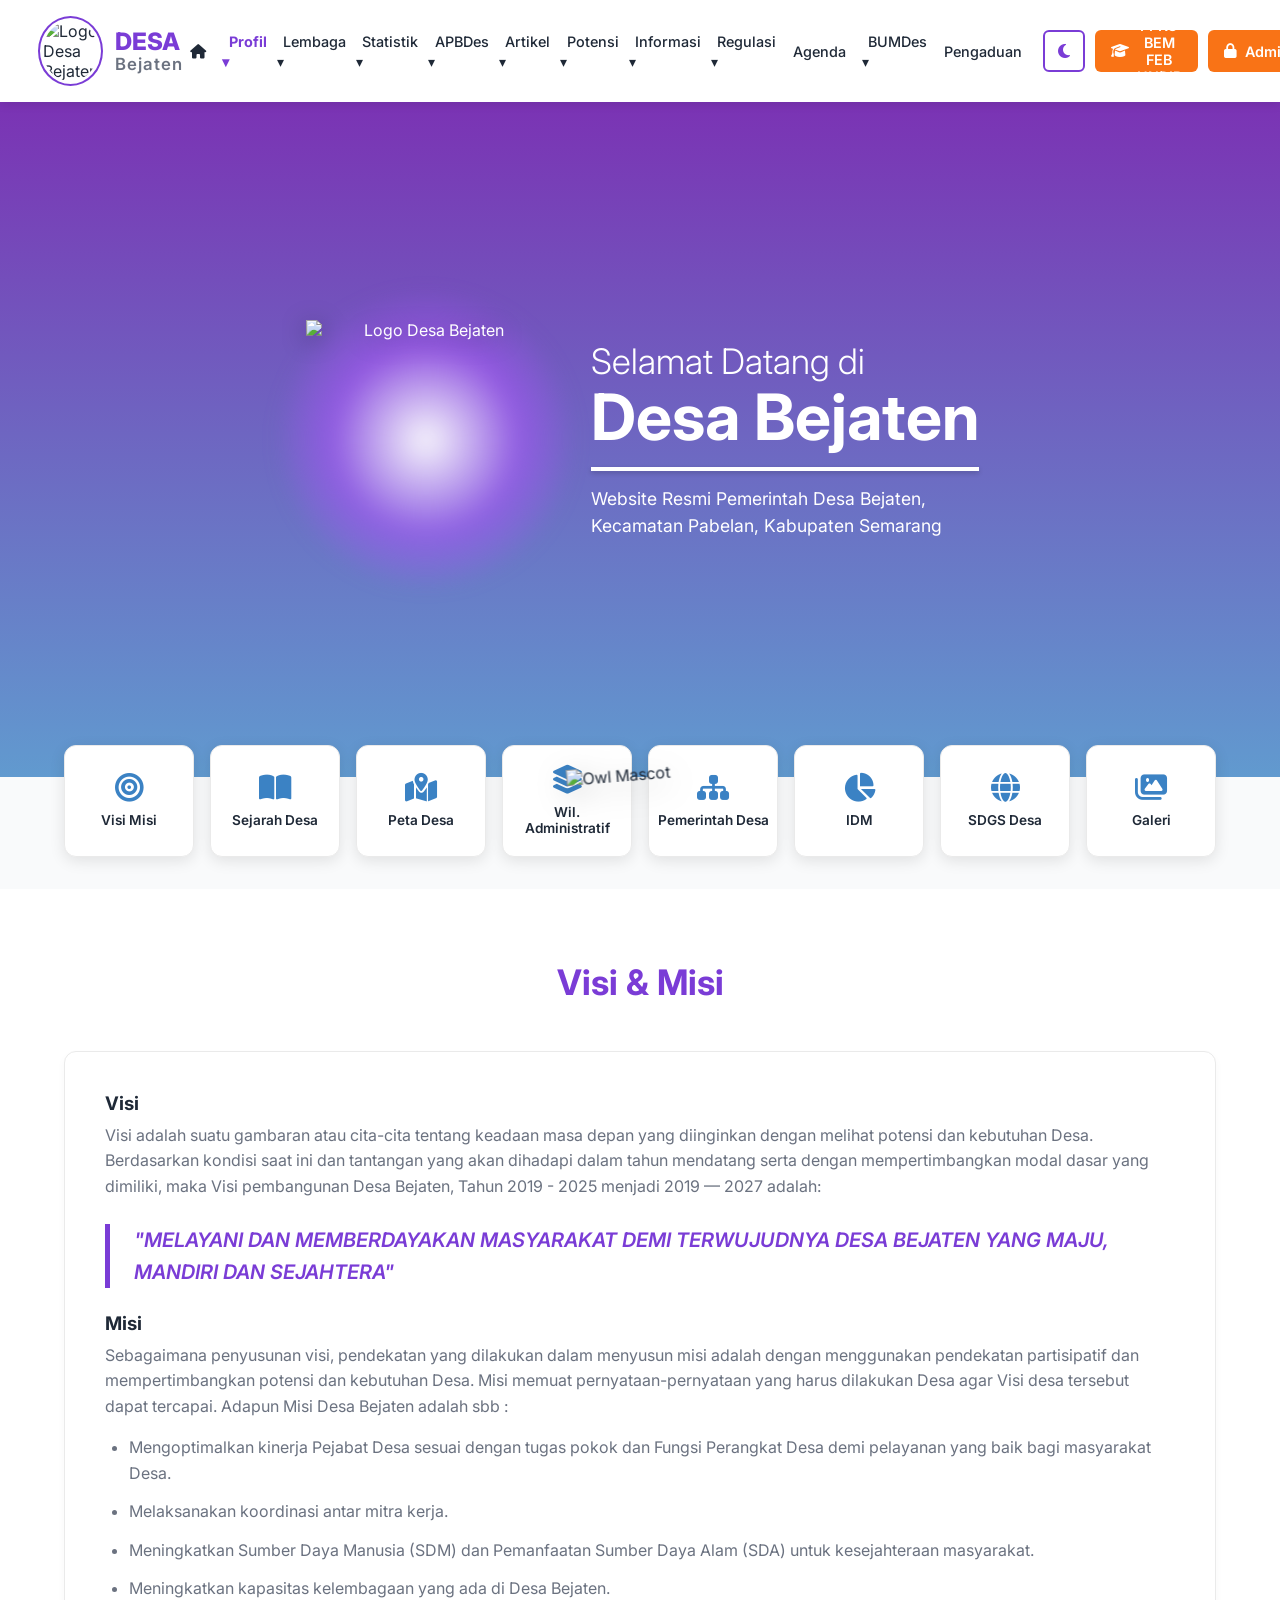
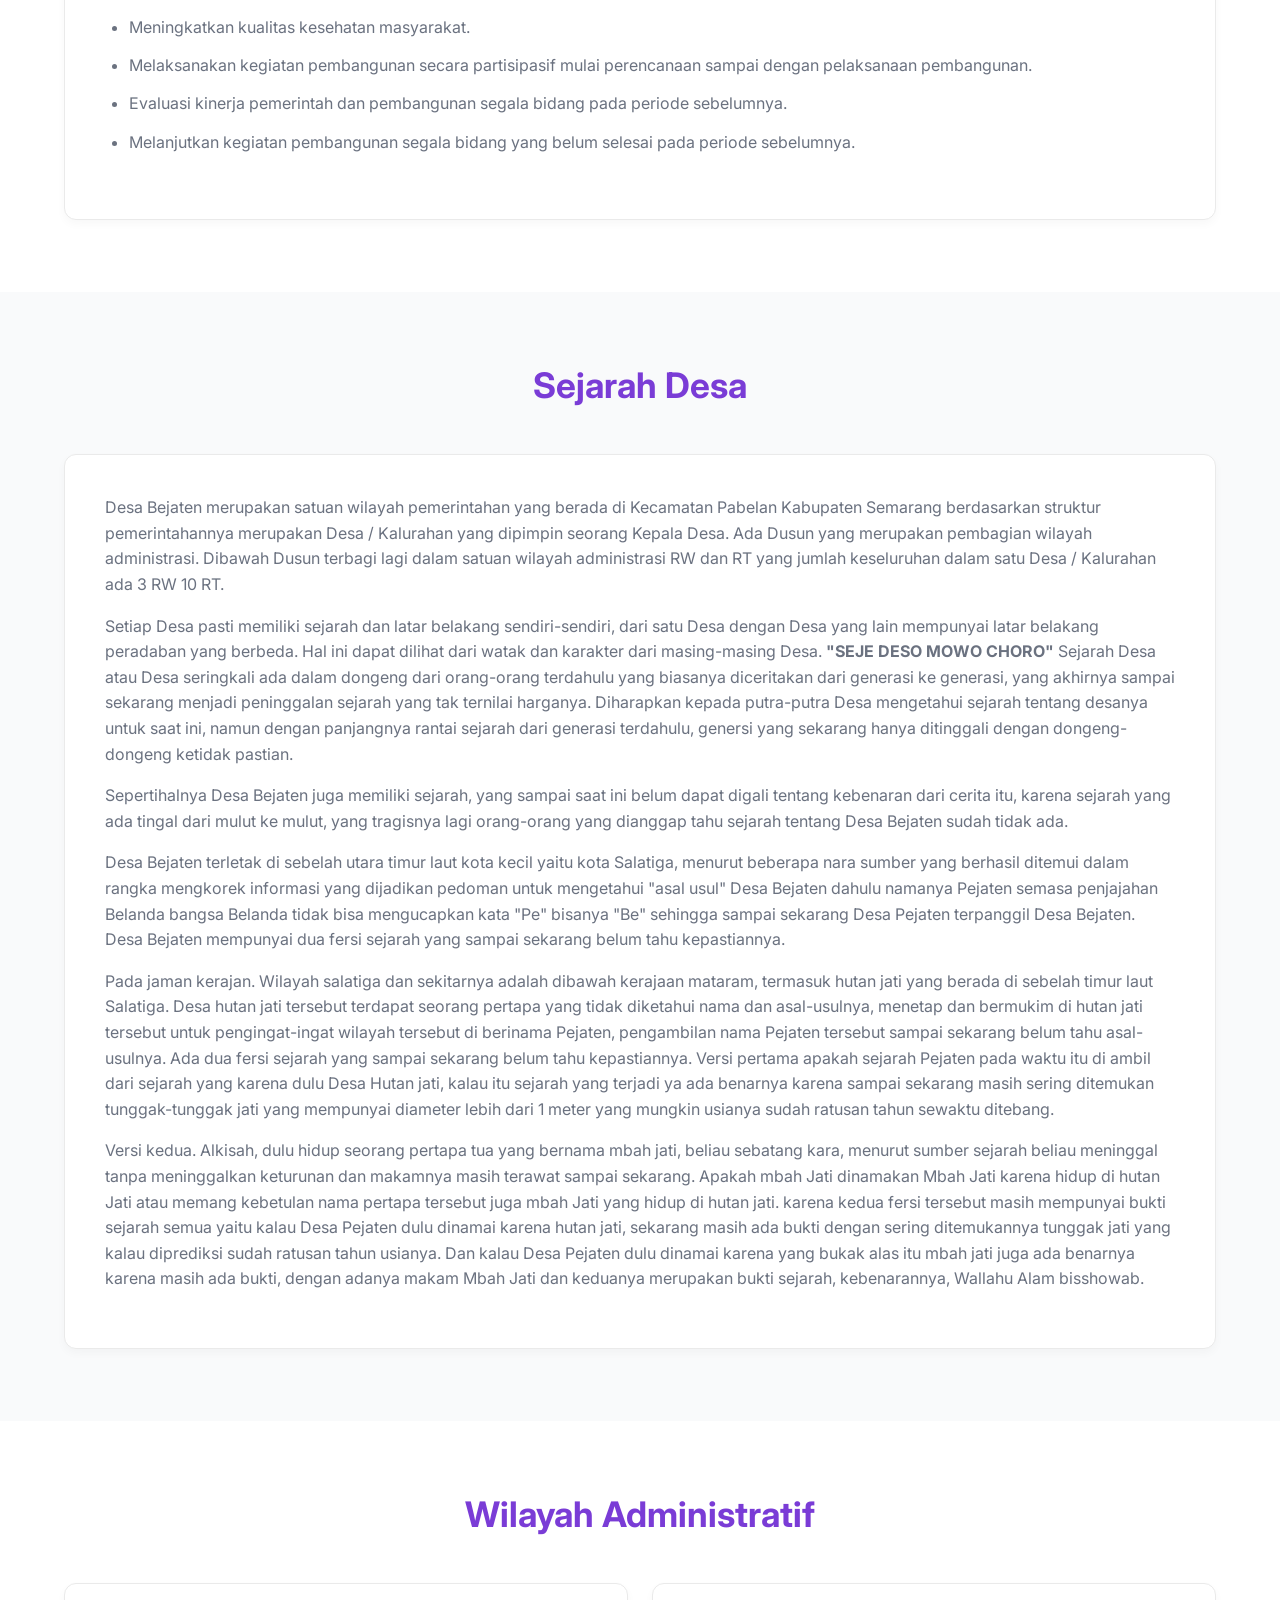
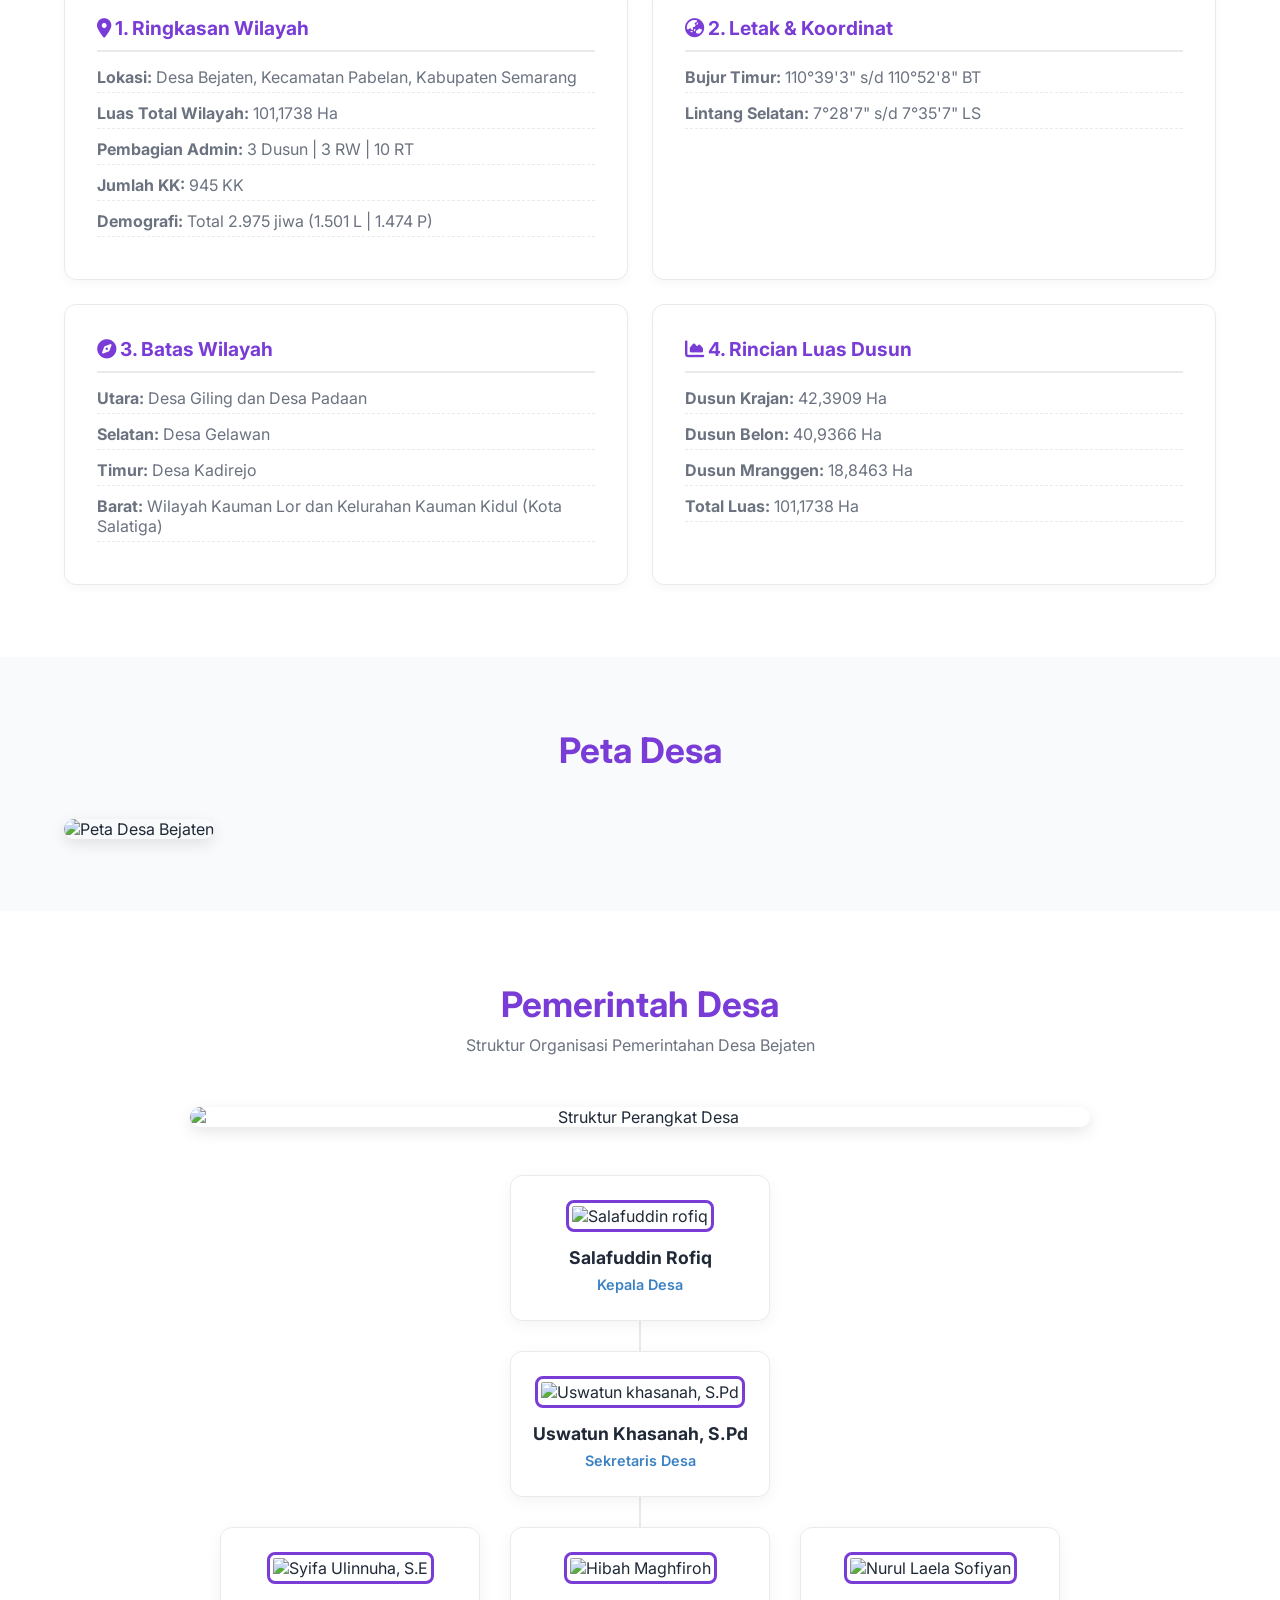
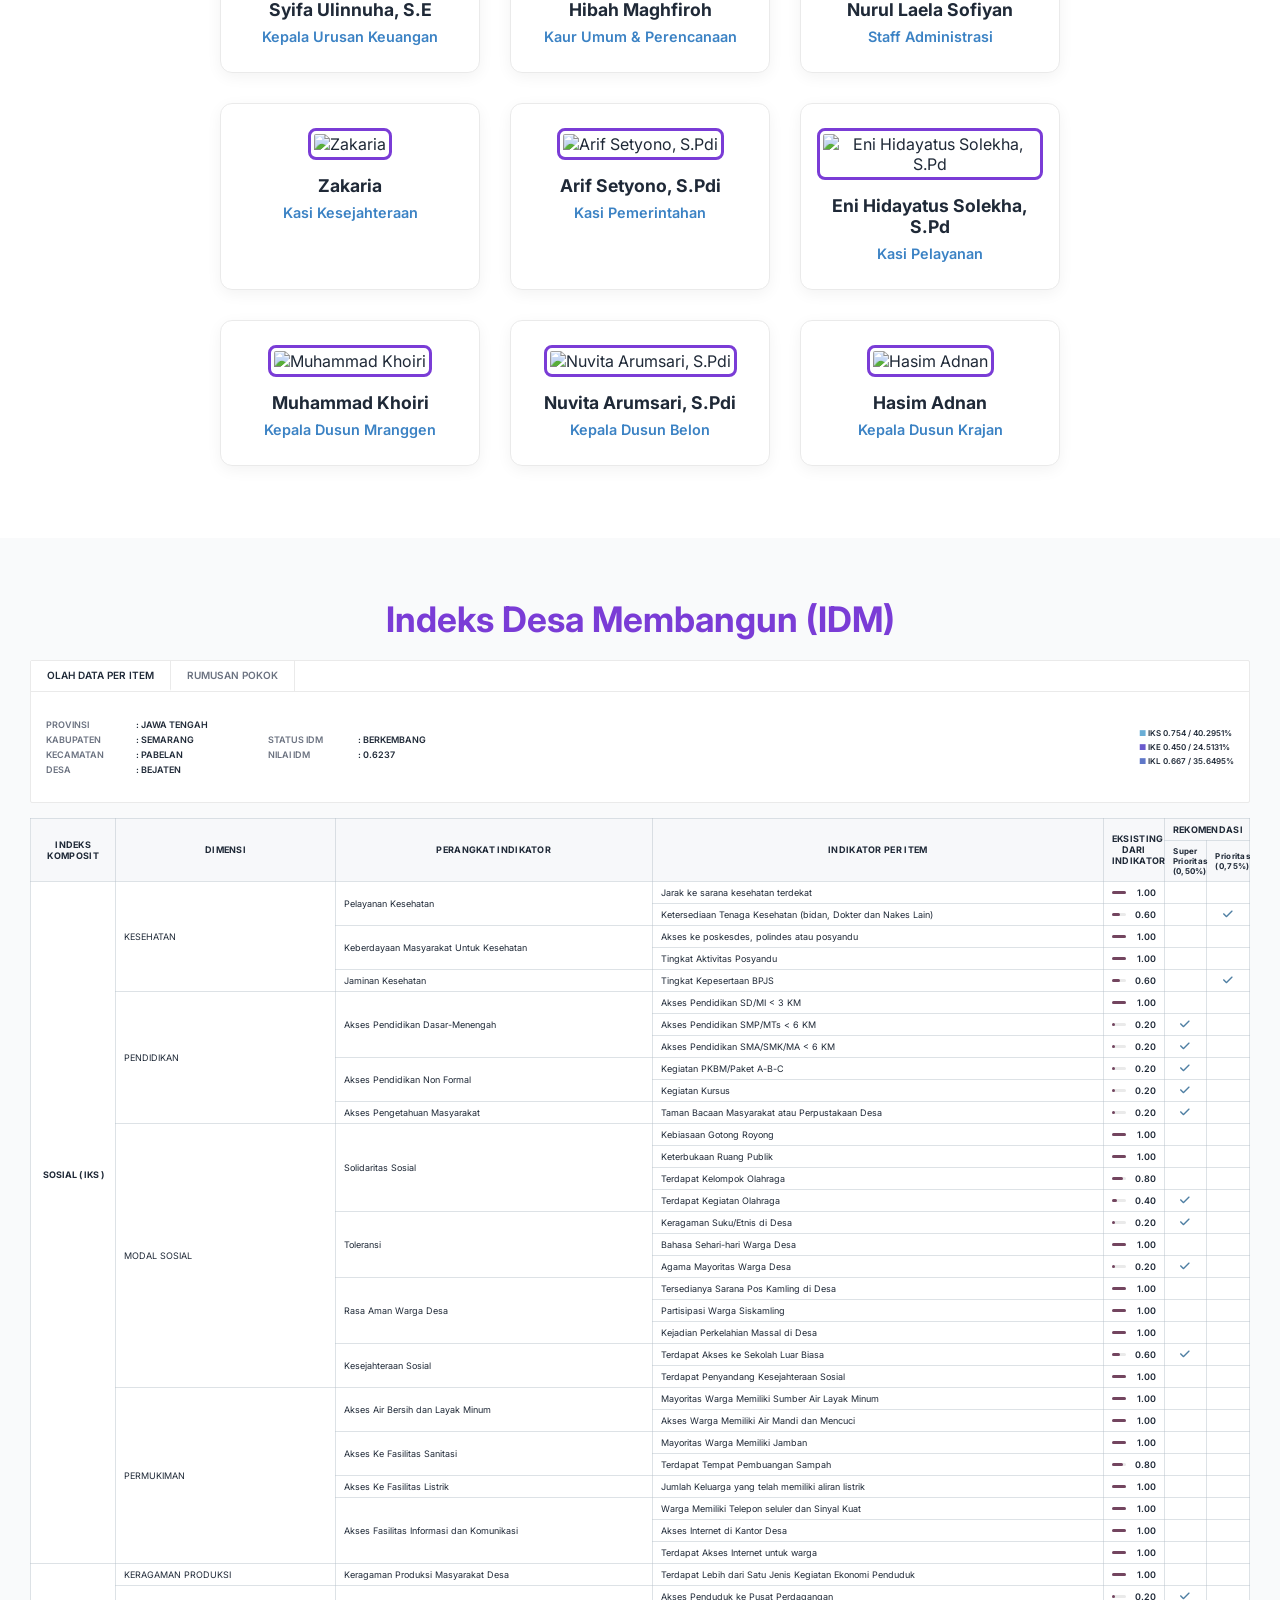
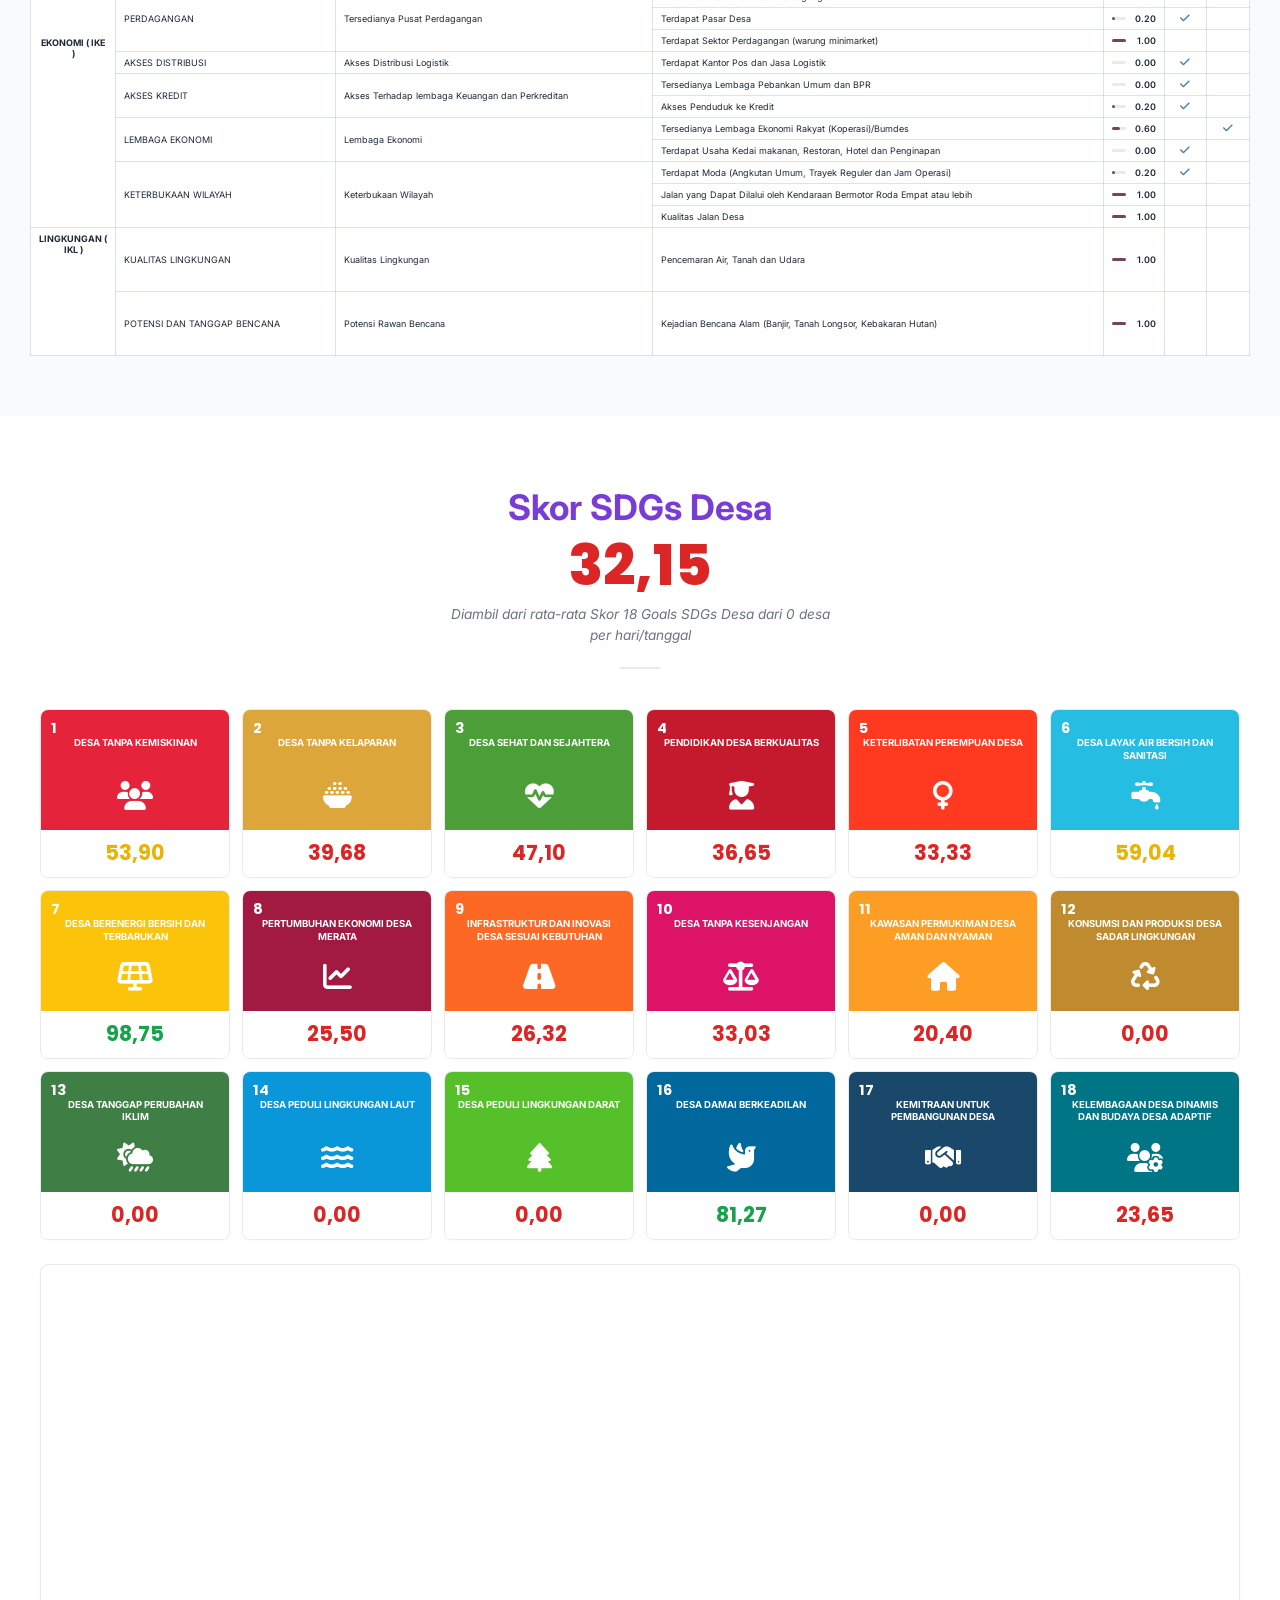
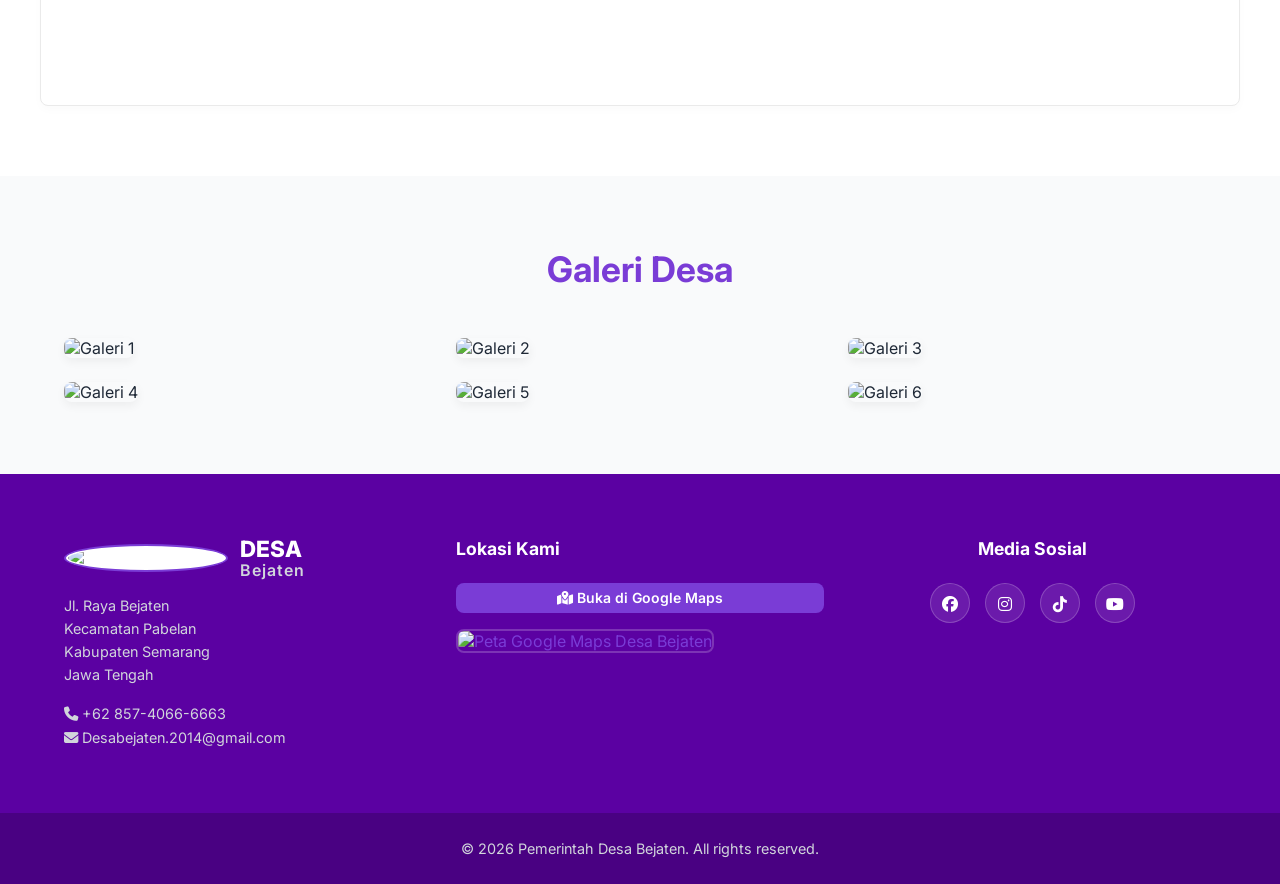
==== index.html @ c3a1ba23 "Add files via upload" ====
<!DOCTYPE html>
<html lang="en">

  <head>
    <meta charset="UTF-8">
    <title>PROFIL DESA</title>
    <link rel="stylesheet" href="./style.css">

  </head>
    
  <body>
  <!DOCTYPE html>
<html lang="id">
<head>
    <meta charset="UTF-8">
    <meta name="viewport" content="width=device-width, initial-scale=1.0">
    <title>Desa Bejaten - Pemerintah Desa</title>
    <link href="https://fonts.googleapis.com/css2?family=Inter:wght@300;400;500;600;700;800&family=Poppins:wght@400;600;700&display=swap" rel="stylesheet">
    <link rel="stylesheet" href="https://cdnjs.cloudflare.com/ajax/libs/font-awesome/6.4.0/css/all.min.css">
    <script src="https://code.highcharts.com/highcharts.js"></script>
    <script src="https://code.highcharts.com/highcharts-3d.js"></script>
    <script src="https://code.highcharts.com/highcharts-more.js"></script>
    <link rel="stylesheet" href="style.css">
</head>
<body>
    <div id="public-view">
        <header id="main-header">
            <div class="header-container">
                <div class="desa-identity hover-popup">
                    <div class="logo-container">
                        <img src="https://res.cloudinary.com/drxc5e7gf/image/upload/v1787878684/Gemini_Generated_Image_4rnmgw4rnmgw4rnm_gtsehb.jpg" alt="Logo Desa Bejaten" class="desa-logo">
                    </div>
                    <div class="desa-title">
                        <h1>
                            <span class="desa-top">Desa</span>
                            <span class="bejaten-bottom">Bejaten</span>
                        </h1>
                    </div>
                </div>
                <div class="mobile-menu-toggle" id="mobile-menu-toggle">
                    <i class="fas fa-bars"></i>
                </div>
                <nav id="main-nav">
                    <ul class="nav-links">
                        <li><a href="#hero" class="hover-popup"><i class="fas fa-home"></i></a></li>
                        <li class="dropdown">
                            <!-- Menu Profil Diberikan class 'active-menu' agar berwarna ungu/berbeda -->
                            <a href="#profil" class="hover-popup active-menu">Profil ▾</a>
                            <ul class="dropdown-menu">
                                <li><a href="#visi-misi">Visi Misi</a></li>
                                <li><a href="#sejarah">Sejarah desa</a></li>
                                <li><a href="#wilayah">wilayah administrative</a></li>
                                <li><a href="#pemerintah">Pemerintah desa</a></li>
                                <li><a href="#peta">Peta Desa</a></li>
                                <li><a href="#idm">IDM</a></li>
                                <li><a href="#sdgs">SDGS Desa</a></li>
                                <li><a href="#galeri">Galeri</a></li>
                            </ul>
                        </li>
                        <li class="dropdown">
                            <a href="#" class="hover-popup">Lembaga ▾</a>
                            <ul class="dropdown-menu">
                                <li><a href="#">BPD</a></li>
                                <li><a href="#">Ketua RW</a></li>
                                <li><a href="#">Ketua RT</a></li>
                                <li><a href="#">PKK</a></li>
                                <li><a href="#">Karang Taruna</a></li>
                                <li><a href="#">Posyandu</a></li>
                            </ul>
                        </li>
                        <li class="dropdown">
                            <a href="#" class="hover-popup">Statistik ▾</a>
                            <ul class="dropdown-menu">
                                <li><a href="#">Persebaran dan Jumlah KK</a></li>
                                <li><a href="#">Rekapitulasi Penduduk</a></li>
                                <li><a href="#">Klasifikasi Kelompok Usia</a></li>
                                <li><a href="#">Infrastruktur dan Kesehatan</a></li>
                                <li><a href="#">Pendidikan</a></li>
                                <li><a href="#">Indeks Kesejahteraan Sosial</a></li>
                                <li><a href="#">Ketenagakerjaan</a></li>
                                <li><a href="#">Pemuda dan Olahraga</a></li>
                                <li><a href="#">Kesenian dan Kebudayaan Lokal</a></li>
                                <li><a href="#">Peribadatan</a></li>
                                <li><a href="#">Mata Pencaharian Utama (Tahun 2024)</a></li>
                                <li><a href="#">Potensi Komoditi</a></li>
                                <li><a href="#">Kelayakan Infrastruktur</a></li>
                                <li><a href="#">Sarana dan Prasarana</a></li>
                            </ul>
                        </li>
                        <li class="dropdown">
                            <a href="#" class="hover-popup">APBDes ▾</a>
                            <ul class="dropdown-menu">
                                <li><a href="#">2025</a></li>
                                <li><a href="#">2026</a></li>
                            </ul>
                        </li>
                        <li class="dropdown">
                            <a href="#" class="hover-popup">Artikel ▾</a>
                            <ul class="dropdown-menu">
                                <li><a href="#">Berita Desa</a></li>
                                <li><a href="#">Berita Kabupaten</a></li>
                                <li><a href="#">Berita Provinsi</a></li>
                                <li><a href="#">Berita Nasional</a></li>
                            </ul>
                        </li>
                        <li class="dropdown">
                            <a href="#" class="hover-popup">Potensi ▾</a>
                            <ul class="dropdown-menu">
                                <li><a href="#">Lapak Desa</a></li>
                                <li><a href="#">UMKM</a></li>
                            </ul>
                        </li>
                        <li class="dropdown">
                            <a href="#" class="hover-popup">Informasi ▾</a>
                            <ul class="dropdown-menu">
                                <li><a href="#">Cek DPT</a></li>
                                <li><a href="#">Cek Bansos</a></li>
                                <li><a href="#">Cek PBB</a></li>
                            </ul>
                        </li>
                        <li class="dropdown">
                            <a href="#" class="hover-popup">Regulasi ▾</a>
                            <ul class="dropdown-menu">
                                <li><a href="#">Peraturan Desa</a></li>
                                <li><a href="#">JDIH Semarang</a></li>
                            </ul>
                        </li>
                        <li><a href="#" class="hover-popup">Agenda</a></li>
                        <li class="dropdown">
                            <a href="#" class="hover-popup">BUMDes ▾</a>
                            <ul class="dropdown-menu">
                                <li><a href="#">Unit Air</a></li>
                                <li><a href="#">Unit Peternakan Ayam KUB</a></li>
                            </ul>
                        </li>
                        <li><a href="#" class="hover-popup">Pengaduan</a></li>
                    </ul>
                    <div class="nav-actions">
                        <button id="theme-toggle" class="btn-theme-toggle hover-popup"><i class="fas fa-moon"></i></button>
                        
                        <!-- Button PPKO BEM FEB UNDIP (Dropdown/Submenu Dihilangkan) -->
                        <button class="btn btn-admin hover-popup"><i class="fas fa-graduation-cap"></i> PPKO BEM FEB UNDIP</button>
                        
                        <button id="btn-open-login" class="btn btn-admin hover-popup"><i class="fas fa-lock"></i> Admin</button>
                    </div>
                </nav>
            </div>
        </header>
        
        <section id="hero">
            <div class="hero-overlay"></div>
            <!-- hover-popup dihilangkan dari hero-content agar background tidak berefek pop-up -->
            <div class="hero-content">
                <div class="hero-content-flex">
                    <div class="hero-logo-side">
                        <div class="hero-logo-glow-wrapper hover-popup">
                            <div class="hero-glow-effect"></div>
                            <img src="https://res.cloudinary.com/drxc5e7gf/image/upload/v1787893116/Desain_tanpa_judul_1_e6dlwz.png" alt="Logo Desa Bejaten" class="hero-clean-logo">
                        </div>
                    </div>
                    <div class="hero-text-side hover-popup">
                        <h2>Selamat Datang di<br><span>Desa Bejaten</span></h2>
                        <hr class="hero-line">
                        <p>Website Resmi Pemerintah Desa Bejaten,<br>Kecamatan Pabelan, Kabupaten Semarang</p>
                    </div>
                </div>
            </div>
        </section>
        <section id="quick-access">
            <div class="container grid-8">
                <a href="#visi-misi" class="quick-card hover-popup"><i class="fas fa-bullseye"></i><p>Visi Misi</p></a>
                <a href="#sejarah" class="quick-card hover-popup"><i class="fas fa-book-open"></i><p>Sejarah Desa</p></a>
                <a href="#peta" class="quick-card hover-popup"><i class="fas fa-map-marked-alt"></i><p>Peta Desa</p></a>
                <a href="#wilayah" class="quick-card hover-popup"><i class="fas fa-layer-group"></i><p>Wil. Administratif</p></a>
                <a href="#pemerintah" class="quick-card hover-popup"><i class="fas fa-sitemap"></i><p>Pemerintah Desa</p></a>
                <a href="#idm" class="quick-card hover-popup"><i class="fas fa-chart-pie"></i><p>IDM</p></a>
                <a href="#sdgs" class="quick-card hover-popup"><i class="fas fa-globe"></i><p>SDGS Desa</p></a>
                <a href="#galeri" class="quick-card hover-popup"><i class="fas fa-images"></i><p>Galeri</p></a>
            </div>
        </section>
        <section id="visi-misi" class="section-bg-light">
            <div class="container">
                <div class="section-header hover-popup">
                    <h2>Visi & Misi</h2>
                </div>
                <div class="content-box hover-popup">
                    <h3>Visi</h3>
                    <p>Visi adalah suatu gambaran atau cita-cita tentang keadaan masa depan yang diinginkan dengan melihat potensi dan kebutuhan Desa. Berdasarkan kondisi saat ini dan tantangan yang akan dihadapi dalam tahun mendatang serta dengan mempertimbangkan modal dasar yang dimiliki, maka Visi pembangunan Desa Bejaten, Tahun 2019 - 2025 menjadi 2019 — 2027 adalah:</p>
                    <blockquote class="vision-quote">
                        "MELAYANI DAN MEMBERDAYAKAN MASYARAKAT DEMI TERWUJUDNYA DESA BEJATEN YANG MAJU, MANDIRI DAN SEJAHTERA"
                    </blockquote>
                    <h3 class="mt-4">Misi</h3>
                    <p>Sebagaimana penyusunan visi, pendekatan yang dilakukan dalam menyusun misi adalah dengan menggunakan pendekatan partisipatif dan mempertimbangkan potensi dan kebutuhan Desa. Misi memuat pernyataan-pernyataan yang harus dilakukan Desa agar Visi desa tersebut dapat tercapai. Adapun Misi Desa Bejaten adalah sbb :</p>
                    <ul class="mission-list">
                        <li>Mengoptimalkan kinerja Pejabat Desa sesuai dengan tugas pokok dan Fungsi Perangkat Desa demi pelayanan yang baik bagi masyarakat Desa.</li>
                        <li>Melaksanakan koordinasi antar mitra kerja.</li>
                        <li>Meningkatkan Sumber Daya Manusia (SDM) dan Pemanfaatan Sumber Daya Alam (SDA) untuk kesejahteraan masyarakat.</li>
                        <li>Meningkatkan kapasitas kelembagaan yang ada di Desa Bejaten.</li>
                        <li>Meningkatkan kualitas kesehatan masyarakat.</li>
                        <li>Melaksanakan kegiatan pembangunan secara partisipasif mulai perencanaan sampai dengan pelaksanaan pembangunan.</li>
                        <li>Evaluasi kinerja pemerintah dan pembangunan segala bidang pada periode sebelumnya.</li>
                        <li>Melanjutkan kegiatan pembangunan segala bidang yang belum selesai pada periode sebelumnya.</li>
                    </ul>
                </div>
            </div>
        </section>
        <section id="sejarah">
            <div class="container">
                <div class="section-header hover-popup">
                    <h2>Sejarah Desa</h2>
                </div>
                <div class="content-box hover-popup">
                    <p>Desa Bejaten merupakan satuan wilayah pemerintahan yang berada di Kecamatan Pabelan Kabupaten Semarang berdasarkan struktur pemerintahannya merupakan Desa / Kalurahan yang dipimpin seorang Kepala Desa. Ada Dusun yang merupakan pembagian wilayah administrasi. Dibawah Dusun terbagi lagi dalam satuan wilayah administrasi RW dan RT yang jumlah keseluruhan dalam satu Desa / Kalurahan ada 3 RW 10 RT.</p>
                    <p>Setiap Desa pasti memiliki sejarah dan latar belakang sendiri-sendiri, dari satu Desa dengan Desa yang lain mempunyai latar belakang peradaban yang berbeda. Hal ini dapat dilihat dari watak dan karakter dari masing-masing Desa. <strong>"SEJE DESO MOWO CHORO"</strong> Sejarah Desa atau Desa seringkali ada dalam dongeng dari orang-orang terdahulu yang biasanya diceritakan dari generasi ke generasi, yang akhirnya sampai sekarang menjadi peninggalan sejarah yang tak ternilai harganya. Diharapkan kepada putra-putra Desa mengetahui sejarah tentang desanya untuk saat ini, namun dengan panjangnya rantai sejarah dari generasi terdahulu, genersi yang sekarang hanya ditinggali dengan dongeng-dongeng ketidak pastian.</p>
                    <p>Sepertihalnya Desa Bejaten juga memiliki sejarah, yang sampai saat ini belum dapat digali tentang kebenaran dari cerita itu, karena sejarah yang ada tingal dari mulut ke mulut, yang tragisnya lagi orang-orang yang dianggap tahu sejarah tentang Desa Bejaten sudah tidak ada.</p>
                    <p>Desa Bejaten terletak di sebelah utara timur laut kota kecil yaitu kota Salatiga, menurut beberapa nara sumber yang berhasil ditemui dalam rangka mengkorek informasi yang dijadikan pedoman untuk mengetahui "asal usul" Desa Bejaten dahulu namanya Pejaten semasa penjajahan Belanda bangsa Belanda tidak bisa mengucapkan kata "Pe" bisanya "Be" sehingga sampai sekarang Desa Pejaten terpanggil Desa Bejaten. Desa Bejaten mempunyai dua fersi sejarah yang sampai sekarang belum tahu kepastiannya.</p>
                    <p>Pada jaman kerajan. Wilayah salatiga dan sekitarnya adalah dibawah kerajaan mataram, termasuk hutan jati yang berada di sebelah timur laut Salatiga. Desa hutan jati tersebut terdapat seorang pertapa yang tidak diketahui nama dan asal-usulnya, menetap dan bermukim di hutan jati tersebut untuk pengingat-ingat wilayah tersebut di berinama Pejaten, pengambilan nama Pejaten tersebut sampai sekarang belum tahu asal-usulnya. Ada dua fersi sejarah yang sampai sekarang belum tahu kepastiannya. Versi pertama apakah sejarah Pejaten pada waktu itu di ambil dari sejarah yang karena dulu Desa Hutan jati, kalau itu sejarah yang terjadi ya ada benarnya karena sampai sekarang masih sering ditemukan tunggak-tunggak jati yang mempunyai diameter lebih dari 1 meter yang mungkin usianya sudah ratusan tahun sewaktu ditebang.</p>
                    <p>Versi kedua. Alkisah, dulu hidup seorang pertapa tua yang bernama mbah jati, beliau sebatang kara, menurut sumber sejarah beliau meninggal tanpa meninggalkan keturunan dan makamnya masih terawat sampai sekarang. Apakah mbah Jati dinamakan Mbah Jati karena hidup di hutan Jati atau memang kebetulan nama pertapa tersebut juga mbah Jati yang hidup di hutan jati. karena kedua fersi tersebut masih mempunyai bukti sejarah semua yaitu kalau Desa Pejaten dulu dinamai karena hutan jati, sekarang masih ada bukti dengan sering ditemukannya tunggak jati yang kalau diprediksi sudah ratusan tahun usianya. Dan kalau Desa Pejaten dulu dinamai karena yang bukak alas itu mbah jati juga ada benarnya karena masih ada bukti, dengan adanya makam Mbah Jati dan keduanya merupakan bukti sejarah, kebenarannya, Wallahu Alam bisshowab.</p>
                </div>
            </div>
        </section>
        <section id="wilayah" class="section-bg-light">
            <div class="container">
                <div class="section-header hover-popup">
                    <h2>Wilayah Administratif</h2>
                </div>
                <div class="grid-2">
                    <div class="admin-card hover-popup">
                        <h3><i class="fas fa-map-marker-alt"></i> 1. Ringkasan Wilayah</h3>
                        <ul>
                            <li><strong>Lokasi:</strong> Desa Bejaten, Kecamatan Pabelan, Kabupaten Semarang</li>
                            <li><strong>Luas Total Wilayah:</strong> 101,1738 Ha</li>
                            <li><strong>Pembagian Admin:</strong> 3 Dusun | 3 RW | 10 RT</li>
                            <li><strong>Jumlah KK:</strong> 945 KK</li>
                            <li><strong>Demografi:</strong> Total 2.975 jiwa (1.501 L | 1.474 P)</li>
                        </ul>
                    </div>
                    <div class="admin-card hover-popup">
                        <h3><i class="fas fa-globe-asia"></i> 2. Letak & Koordinat</h3>
                        <ul>
                            <li><strong>Bujur Timur:</strong> 110°39'3" s/d 110°52'8" BT</li>
                            <li><strong>Lintang Selatan:</strong> 7°28'7" s/d 7°35'7" LS</li>
                        </ul>
                    </div>
                    <div class="admin-card hover-popup">
                        <h3><i class="fas fa-compass"></i> 3. Batas Wilayah</h3>
                        <ul>
                            <li><strong>Utara:</strong> Desa Giling dan Desa Padaan</li>
                            <li><strong>Selatan:</strong> Desa Gelawan</li>
                            <li><strong>Timur:</strong> Desa Kadirejo</li>
                            <li><strong>Barat:</strong> Wilayah Kauman Lor dan Kelurahan Kauman Kidul (Kota Salatiga)</li>
                        </ul>
                    </div>
                    <div class="admin-card hover-popup">
                        <h3><i class="fas fa-chart-area"></i> 4. Rincian Luas Dusun</h3>
                        <ul>
                            <li><strong>Dusun Krajan:</strong> 42,3909 Ha</li>
                            <li><strong>Dusun Belon:</strong> 40,9366 Ha</li>
                            <li><strong>Dusun Mranggen:</strong> 18,8463 Ha</li>
                            <li><strong>Total Luas:</strong> 101,1738 Ha</li>
                        </ul>
                    </div>
                </div>
            </div>
        </section>
        <section id="peta">
            <div class="container">
                <div class="section-header hover-popup">
                    <h2>Peta Desa</h2>
                </div>
                <div class="peta-container hover-popup">
                    <img src="https://res.cloudinary.com/drxc5e7gf/image/upload/v1787804788/I_20260327_080551_0000.jpg_kwu5zx.jpg" alt="Peta Desa Bejaten" class="img-fluid border-rounded shadow">
                </div>
            </div>
        </section>
        <section id="pemerintah" class="section-bg-light">
            <div class="container">
                <div class="section-header hover-popup">
                    <h2>Pemerintah Desa</h2>
                    <p>Struktur Organisasi Pemerintahan Desa Bejaten</p>
                </div>

                <!-- Foto Struktur Ditambahkan Di Sini Dengan Efek Pop-up & Cahaya -->
                <div class="struktur-utama-img-container">
                    <img src="https://res.cloudinary.com/drxc5e7gf/image/upload/v1788900614/WhatsApp_Image_2026-09-08_at_10.40.11_vat5iy.jpg" alt="Struktur Perangkat Desa" class="struktur-img" tabindex="0">
                </div>

                <div class="org-chart">
                    <div class="org-level">
                        <div class="org-card hover-popup">
                            <img src="https://res.cloudinary.com/drxc5e7gf/image/upload/v1787805655/WhatsApp_Image_2026-08-24_at_10.07.50_qmfenw.jpg" alt="Salafuddin rofiq">
                            <h4>Salafuddin Rofiq</h4>
                            <p>Kepala Desa</p>
                        </div>
                    </div>
                    <div class="org-connector line-down"></div>
                    <div class="org-level">
                        <div class="org-card hover-popup">
                            <img src="https://res.cloudinary.com/drxc5e7gf/image/upload/v1787805657/WhatsApp_Image_2026-08-24_at_10.07.52_cencme.jpg" alt="Uswatun khasanah, S.Pd">
                            <h4>Uswatun Khasanah, S.Pd</h4>
                            <p>Sekretaris Desa</p>
                        </div>
                    </div>
                    <div class="org-connector line-branch"></div>
                    <div class="org-level flex-row">
                        <div class="org-card hover-popup">
                            <img src="https://res.cloudinary.com/drxc5e7gf/image/upload/v1787805658/WhatsApp_Image_2026-08-24_at_10.07.54_8_mocokj.jpg" alt="Syifa Ulinnuha, S.E">
                            <h4>Syifa Ulinnuha, S.E</h4>
                            <p>Kepala Urusan Keuangan</p>
                        </div>
                        <div class="org-card hover-popup">
                            <img src="https://res.cloudinary.com/drxc5e7gf/image/upload/v1787805658/WhatsApp_Image_2026-08-24_at_10.07.54_5_birlsm.jpg" alt="Hibah Maghfiroh">
                            <h4>Hibah Maghfiroh</h4>
                            <p>Kaur Umum & Perencanaan</p>
                        </div>
                        <div class="org-card hover-popup">
                            <img src="https://res.cloudinary.com/drxc5e7gf/image/upload/v1787805657/WhatsApp_Image_2026-08-24_at_10.07.54_7_b14jky.jpg" alt="Nurul Laela Sofiyan">
                            <h4>Nurul Laela Sofiyan</h4>
                            <p>Staff Administrasi</p>
                        </div>
                    </div>
                    <div class="org-connector mb-space"></div>
                    <div class="org-level flex-row">
                        <div class="org-card hover-popup">
                            <img src="https://res.cloudinary.com/drxc5e7gf/image/upload/v1787805657/WhatsApp_Image_2026-08-24_at_10.07.54_4_oytnoq.jpg" alt="Zakaria">
                            <h4>Zakaria</h4>
                            <p>Kasi Kesejahteraan</p>
                        </div>
                        <div class="org-card hover-popup">
                            <img src="https://res.cloudinary.com/drxc5e7gf/image/upload/v1787805657/WhatsApp_Image_2026-08-24_at_10.07.54_3_dkbotw.jpg" alt="Arif Setyono, S.Pdi">
                            <h4>Arif Setyono, S.Pdi</h4>
                            <p>Kasi Pemerintahan</p>
                        </div>
                        <div class="org-card hover-popup">
                            <img src="https://res.cloudinary.com/drxc5e7gf/image/upload/v1787805657/WhatsApp_Image_2026-08-24_at_10.07.54_6_jqrtjk.jpg" alt="Eni Hidayatus Solekha, S.Pd">
                            <h4>Eni Hidayatus Solekha, S.Pd</h4>
                            <p>Kasi Pelayanan</p>
                        </div>
                    </div>
                    <div class="org-connector mb-space"></div>
                    <div class="org-level flex-row">
                        <div class="org-card hover-popup">
                            <img src="https://res.cloudinary.com/drxc5e7gf/image/upload/v1787805657/WhatsApp_Image_2026-08-24_at_10.07.54_2_qgc6sk.jpg" alt="Muhammad Khoiri">
                            <h4>Muhammad Khoiri</h4>
                            <p>Kepala Dusun Mranggen</p>
                        </div>
                        <div class="org-card hover-popup">
                            <img src="https://res.cloudinary.com/drxc5e7gf/image/upload/v1787805656/WhatsApp_Image_2026-08-24_at_10.07.54_1_loz8dy.jpg" alt="Nuvita Arumsari, S.Pdi">
                            <h4>Nuvita Arumsari, S.Pdi</h4>
                            <p>Kepala Dusun Belon</p>
                        </div>
                        <div class="org-card hover-popup">
                            <img src="https://res.cloudinary.com/drxc5e7gf/image/upload/v1787805658/WhatsApp_Image_2026-08-24_at_10.07.54_mwtsrq.jpg" alt="Hasim Adnan">
                            <h4>Hasim Adnan</h4>
                            <p>Kepala Dusun Krajan</p>
                        </div>
                    </div>
                </div>
            </div>
        </section>
        <section id="idm" class="idm-detail-section">
            <div class="idm-full-container">
                <div class="section-header hover-popup" style="margin-bottom: 20px;">
                    <h2>Indeks Desa Membangun (IDM)</h2>
                </div>
                <div class="idm-header-summary hover-popup">
                    <div class="idm-tabs">
                        <div class="idm-tab active">OLAH DATA PER ITEM</div>
                        <div class="idm-tab">RUMUSAN POKOK</div>
                    </div>
                    <div class="idm-summary-content">
                        <div class="idm-info-col">
                            <div class="idm-info-row"><span class="lbl">PROVINSI</span><span class="val">: JAWA TENGAH</span></div>
                            <div class="idm-info-row"><span class="lbl">KABUPATEN</span><span class="val">: SEMARANG</span></div>
                            <div class="idm-info-row"><span class="lbl">KECAMATAN</span><span class="val">: PABELAN</span></div>
                            <div class="idm-info-row"><span class="lbl">DESA</span><span class="val">: BEJATEN</span></div>
                        </div>
                        <div class="idm-info-col">
                            <div class="idm-info-row"><span class="lbl">STATUS IDM</span><span class="val">: BERKEMBANG</span></div>
                            <div class="idm-info-row"><span class="lbl">NILAI IDM</span><span class="val">: 0.6237</span></div>
                        </div>
                        <div class="idm-pie-container">
                            <div id="idm-mini-pie"></div>
                            <div class="idm-pie-legend">
                                <div><span style="color:#6AAED6"> ■ </span> IKS 0.754 / 40.2951%</div>
                                <div><span style="color:#6A5ACD"> ■ </span> IKE 0.450 / 24.5131%</div>
                                <div><span style="color:#5F77C8"> ■ </span> IKL 0.667 / 35.6495%</div>
                            </div>
                        </div>
                    </div>
                </div>
                <div class="idm-table-wrapper hover-popup">
                    <table class="idm-complex-table" id="idm-table-body">
                        <thead>
                            <tr>
                                <th rowspan="2" style="width: 7%;">INDEKS KOMPOSIT</th>
                                <th rowspan="2" style="width: 18%;">DIMENSI</th>
                                <th rowspan="2" style="width: 26%;">PERANGKAT INDIKATOR</th>
                                <th rowspan="2" style="width: 37%;">INDIKATOR PER ITEM</th>
                                <th rowspan="2" style="width: 5%;">EKSISTING DARI<br>INDIKATOR</th>
                                <th colspan="2" style="width: 7%;">REKOMENDASI</th>
                            </tr>
                            <tr>
                                <th style="font-size: 8px;">Super Prioritas<br>(0,50%)</th>
                                <th style="font-size: 8px;">Prioritas<br>(0,75%)</th>
                            </tr>
                        </thead>
                        <tbody>
                        </tbody>
                    </table>
                </div>
            </div>
        </section>
        <section id="sdgs" class="sdgs-section section-bg-light">
            <div class="sdgs-container">
                <div class="section-header hover-popup" style="margin-bottom: 10px;">
                    <h2>Skor SDGs Desa</h2>
                </div>
                <div class="sdgs-header hover-popup">
                    <h2 class="sdgs-score">32,15</h2>
                    <p class="sdgs-subtitle">Diambil dari rata-rata Skor 18 Goals SDGs Desa dari 0 desa per hari/tanggal</p>
                    <hr class="sdgs-divider">
                </div>
                <div id="sdgs-grid" class="sdgs-grid"></div>
                <div class="sdgs-chart-container hover-popup mt-4">
                    <div id="sdgs-bar-chart"></div>
                </div>
            </div>
        </section>
        <section id="galeri">
            <div class="container">
                <div class="section-header hover-popup">
                    <h2>Galeri Desa</h2>
                </div>
                <div class="grid-3">
                    <div class="gallery-item hover-popup"><img src="https://res.cloudinary.com/drxc5e7gf/image/upload/v1787820721/20200729_101256-EFFECTS_fkj5kl.jpg" alt="Galeri 1"></div>
                    <div class="gallery-item hover-popup"><img src="https://res.cloudinary.com/drxc5e7gf/image/upload/v1787820720/20220529_173052_bqg2h3.jpg" alt="Galeri 2"></div>
                    <div class="gallery-item hover-popup"><img src="https://res.cloudinary.com/drxc5e7gf/image/upload/v1787820720/20220422_103432_bn7afk.jpg" alt="Galeri 3"></div>
                    <div class="gallery-item hover-popup"><img src="https://res.cloudinary.com/drxc5e7gf/image/upload/v1787820713/20200519_090929-EDIT_tutawd.jpg" alt="Galeri 4"></div>
                    <div class="gallery-item hover-popup"><img src="https://res.cloudinary.com/drxc5e7gf/image/upload/v1787820713/20200629_110414_msby6p.jpg" alt="Galeri 5"></div>
                    <div class="gallery-item hover-popup"><img src="https://res.cloudinary.com/drxc5e7gf/image/upload/v1787820712/20200717_091557_igh8ia.jpg" alt="Galeri 6"></div>
                </div>
            </div>
        </section>
        <footer id="main-footer">
            <div class="container grid-3">
                <div class="footer-col hover-popup">
                    <div class="footer-brand desa-identity" style="margin-bottom: 1rem;">
                        <div class="logo-container">
                            <img src="https://res.cloudinary.com/drxc5e7gf/image/upload/v1787878684/Gemini_Generated_Image_4rnmgw4rnmgw4rnm_gtsehb.jpg" alt="Logo Desa Bejaten" class="desa-logo" style="width: 48px; height: 48px; margin: 0; padding: 2px;">
                        </div>
                        <div class="desa-title">
                            <h1 style="display: flex; flex-direction: column; align-items: flex-start; justify-content: center; gap: 2px; margin: 0;">
                                <span class="desa-top" style="color: var(--white); font-size: 1.4rem;">Desa</span>
                                <span class="bejaten-bottom" style="color: #d1d5db; font-size: 1rem;">Bejaten</span>
                            </h1>
                        </div>
                    </div>
                    <p>Jl. Raya Bejaten<br>Kecamatan Pabelan<br>Kabupaten Semarang<br>Jawa Tengah</p>
                    <p class="mt-3"><i class="fas fa-phone"></i> +62 857-4066-6663<br><i class="fas fa-envelope"></i> Desabejaten.2014@gmail.com</p>
                </div>
                <div class="footer-col hover-popup">
                    <h3>Lokasi Kami</h3>
                    <div class="maps-container">
                        <a href="https://maps.app.goo.gl/we8wxnEXXYysWx7YA?g_st=ac" target="_blank" class="btn btn-primary btn-sm mb-3" style="width:100%;"><i class="fas fa-map-marked-alt"></i> Buka di Google Maps</a>
                        <a href="https://maps.app.goo.gl/we8wxnEXXYysWx7YA?g_st=ac" target="_blank">
                            <img src="https://res.cloudinary.com/drxc5e7gf/image/upload/v1787804788/I_20260327_080551_0000.jpg_kwu5zx.jpg" alt="Peta Google Maps Desa Bejaten" style="width: 100%; height: 150px; object-fit: cover; border-radius: 8px; border: 2px solid rgba(255,255,255,0.2);">
                        </a>
                    </div>
                </div>
                <div class="footer-col text-center hover-popup">
                    <h3>Media Sosial</h3>
                    <div class="social-links justify-center mt-3">
                        <a href="https://www.facebook.com/desaa.bejaten?mibextid=ZbWKwL" target="_blank" class="hover-popup"><i class="fab fa-facebook"></i></a>
                        <a href="https://www.instagram.com/desabejaten_official?igsi=NnRnazQzdXlvNmhu" target="_blank" class="hover-popup"><i class="fab fa-instagram"></i></a>
                        <a href="https://www.tiktok.com/@desabejaten?_r=1&_t=ZS-99EZdlMnLEb" target="_blank" class="hover-popup"><i class="fab fa-tiktok"></i></a>
                        <a href="https://youtube.com/@desabejaten9575?si=IZNO4eA0TjP5sYWk" target="_blank" class="hover-popup"><i class="fab fa-youtube"></i></a>
                    </div>
                </div>
            </div>
            <div class="footer-bottom">
                <p>© 2026 Pemerintah Desa Bejaten. All rights reserved.</p>
            </div>
        </footer>
    </div> 
    
    <div id="login-modal" class="modal-overlay">
        <div class="modal-content">
            <div class="modal-header">
                <h2>LOGIN ADMIN</h2>
                <button id="btn-close-modal" class="close-btn"><i class="fas fa-times"></i></button>
            </div>
            <div class="modal-body">
                <p class="text-sm text-muted" style="margin-bottom: 20px;">Silakan login untuk mengakses halaman CMS.</p>
                <div id="login-error" class="alert alert-danger" style="display: none;">Username atau password salah.</div>
                <form id="form-login">
                    <div class="form-group">
                        <label>Username</label>
                        <input type="text" id="login-username" class="form-control" placeholder="Masukkan username" required>
                    </div>
                    <div class="form-group">
                        <label>Password</label>
                        <input type="password" id="login-password" class="form-control" placeholder="Masukkan password" required>
                    </div>
                    <div class="modal-actions">
                        <button type="button" id="btn-cancel-login" class="btn btn-secondary">Batal</button>
                        <button type="submit" class="btn btn-primary">MASUK</button>
                    </div>
                </form>
            </div>
        </div>
    </div>
    
    <div id="owl-system" aria-label="Interactive Owl Mascot" tabindex="-1">
        <div id="owl-wrapper">
            <img id="owl-img" src="" alt="Owl Mascot">
            <div id="owl-fx"></div>
        </div>
    </div>
    <script src="script.js"></script>
</body>
</html>
    <script  src="./script.js"></script>

  </body>
  
</html>
---- style.css ----
/* ==========================================================================
   CSS VARIABLES & PALETTE DENGAN DARK MODE SUPPORT
   ========================================================================== */
:root {
    /* Identitas Warna Asli */
    --primary-dark: #5B01A2;
    --primary: #7A3CD6;
    --secondary: #3B82C4;
    --secondary-light: #2A8EC8;
    --blue-light: #79BFE6;
    --blue-pale: #D9ECFA;
    --purple-pale: #F1ECFA;
    --gray: #D9D9D9;
    --white: #FFFFFF;
    --accent-admin: #f97316;
    --accent-admin-hover: #ea580c;
    /* Variabel Warna Light Mode */
    --bg-main: #F9FAFB;
    --bg-section: #FFFFFF;
    --text-main: #1F2937;
    --text-muted: #6B7280;
    --card-bg: #FFFFFF;
    --card-border: #eaeaea;
    --header-bg: #FFFFFF;
    --nav-link: #1F2937;
    --nav-link-hover: #7A3CD6;
    --dropdown-bg: #FFFFFF;
    --dropdown-hover: #F1ECFA;
    --table-header: #f7f8fa;
    --table-border: rgba(180,190,200,0.45);
    /* Opacity tekstur latar */
    --texture-opacity: 0.05;
}
[data-theme="dark"] {
    /* Variabel Warna Dark Mode */
    --bg-main: #111827;
    --bg-section: #1F2937;
    --text-main: #F9FAFB;
    --text-muted: #9CA3AF;
    --card-bg: #374151;
    --card-border: #4B5563;
    --header-bg: #1F2937;
    --nav-link: #F9FAFB;
    --nav-link-hover: #D9ECFA;
    --dropdown-bg: #374151;
    --dropdown-hover: #4B5563;
    --table-header: #374151;
    --table-border: #4B5563;
    --texture-opacity: 0.08;
}
/* ==========================================================================
   GLOBAL RESET & TEXTURE BACKGROUND
   ========================================================================== */
* { margin: 0; padding: 0; box-sizing: border-box; font-family: 'Inter', sans-serif; }
body, html {
    width: 100%;
    background-color: var(--bg-main);
    color: var(--text-main);
    scroll-behavior: smooth;
    overflow-x: hidden;
    transition: background-color 0.3s ease, color 0.3s ease;
}
body::before {
    content: ""; position: fixed; top: 0; left: 0; width: 100%; height: 100%; z-index: -1; pointer-events: none;
    background-image: url("data:image/svg+xml,%3Csvg width='52' height='26' viewBox='0 0 52 26' xmlns='http://www.w3.org/2000/svg'%3E%3Cg fill='none' fill-rule='evenodd'%3E%3Cg fill='%237A3CD6' fill-opacity='1'%3E%3Cpath d='M10 10c0-2.21-1.79-4-4-4-3.314 0-6-2.686-6-6h2c0 2.21 1.79 4 4 4 3.314 0 6 2.686 6 6 0 2.21 1.79 4 4 4 3.314 0 6 2.686 6 6 0 2.21 1.79 4 4 4v2c-3.314 0-6-2.686-6-6 0-2.21-1.79-4-4-4-3.314 0-6-2.686-6-6zm25.464-1.95l8.486 8.486-1.414 1.414-8.486-8.486 1.414-1.414z' /%3E%3C/g%3E%3C/g%3E%3C/svg%3E");
    opacity: var(--texture-opacity);
    transition: opacity 0.3s ease;
}
h1, h2, h3, h4 { color: var(--text-main); margin-bottom: 0.5rem; font-weight: 700; transition: color 0.3s; }
p { line-height: 1.6; margin-bottom: 1rem; color: var(--text-muted); transition: color 0.3s; }
a { text-decoration: none; color: var(--primary); transition: 0.3s; }
.text-center { text-align: center; }
.justify-center { justify-content: center; }
.mt-3 { margin-top: 1rem; }
.mt-4 { margin-top: 1.5rem; }
.mb-3 { margin-bottom: 1rem; }
.img-fluid { max-width: 100%; height: auto; }
.border-rounded { border-radius: 12px; }
.shadow { box-shadow: 0 5px 15px rgba(0,0,0,0.1); }
/* ==========================================================================
   HOVER POP-UP EFFECTS
   ========================================================================== */
.hover-popup { transition: transform 0.3s ease, box-shadow 0.3s ease; }
.hover-popup:hover { transform: translateY(-4px) scale(1.02); box-shadow: 0 10px 20px rgba(0,0,0,0.12); z-index: 10; }
a.hover-popup:hover, .section-header.hover-popup:hover, .sdgs-header.hover-popup:hover, .idm-header-summary.hover-popup:hover, .idm-table-wrapper.hover-popup:hover, .hero-text-side.hover-popup:hover, .hero-logo-glow-wrapper.hover-popup:hover { box-shadow: none; }
/* ==========================================================================
   LAYOUT & GRID
   ========================================================================== */
.container { width: 90%; max-width: 1200px; margin: 0 auto; }
section { padding: 4.5rem 0; }
.section-header { text-align: center; margin-bottom: 3rem; }
.section-header h2 { font-size: 2.2rem; color: var(--primary); }
.section-bg-light { background-color: var(--bg-section); transition: background-color 0.3s; }
.grid-2 { display: grid; grid-template-columns: repeat(auto-fit, minmax(400px, 1fr)); gap: 1.5rem; }
.grid-3 { display: grid; grid-template-columns: repeat(auto-fit, minmax(300px, 1fr)); gap: 1.5rem; }
.grid-8 { display: grid; grid-template-columns: repeat(auto-fit, minmax(120px, 1fr)); gap: 1rem; }
/* Buttons */
.btn { display: inline-block; padding: 0.75rem 1.5rem; border-radius: 8px; font-weight: 600; cursor: pointer; border: none; transition: 0.3s; text-align: center; }
.btn-primary { background-color: var(--primary); color: var(--white); }
.btn-primary:hover { background-color: var(--primary-dark); }
.btn-sm { padding: 0.4rem 0.8rem; font-size: 0.875rem; }
/* ==========================================================================
   HEADER & NAVBAR
   ========================================================================== */
#main-header { background: var(--header-bg); box-shadow: 0 2px 10px rgba(0,0,0,0.1); position: sticky; top: 0; z-index: 1000; transition: background-color 0.3s; }
.header-container { 
    display: flex; justify-content: space-between; align-items: center; 
    padding: 1rem 2%; max-width: 98%; margin: 0 auto; 
}
.desa-identity { display: flex; align-items: center; gap: 12px; }
.desa-logo { width: 48px; height: 48px; border-radius: 50%; object-fit: contain; background: #fff; padding: 3px; border: 2px solid var(--primary); }
.desa-title h1 { display: flex; flex-direction: column; align-items: flex-start; justify-content: center; gap: 2px; margin: 0; }
.desa-top { font-size: 1.5rem; font-weight: 800; color: var(--primary); line-height: 1; text-transform: uppercase;}
.bejaten-bottom { font-size: 1.05rem; font-weight: 600; color: var(--text-muted); line-height: 1; letter-spacing: 1px; }
.mobile-menu-toggle { display: none; font-size: 1.5rem; cursor: pointer; color: var(--primary); }
#main-nav { display: flex; align-items: center; gap: 15px; }
/* Nav Links Layout */
.nav-links { list-style: none; display: flex; gap: 10px; align-items: center; }
.nav-links li a { color: var(--nav-link); font-size: 0.9rem; font-weight: 500; padding: 0.4rem; text-transform: capitalize; transition: color 0.3s; }
.nav-links li a:hover { color: var(--nav-link-hover); }

/* Class Tambahan Untuk Menu Aktif (Profil) */
.nav-links li a.active-menu {
    color: var(--primary);
    font-weight: 700;
}
[data-theme="dark"] .nav-links li a.active-menu {
    color: var(--blue-light);
}

/* Dropdown */
.dropdown { position: relative; }
.dropdown-menu { 
    position: absolute; top: 100%; left: 0; background: var(--dropdown-bg); box-shadow: 0 4px 12px rgba(0,0,0,0.1); border-radius: 8px; list-style: none;
    min-width: 250px; padding: 0.5rem 0; opacity: 0; visibility: hidden; transition: 0.3s ease; transform: translateY(10px); z-index: 100; border: 1px solid var(--card-border);
}
.dropdown:hover .dropdown-menu { opacity: 1; visibility: visible; transform: translateY(0); }
.dropdown-menu li a { display: block; padding: 0.75rem 1.5rem; }
.dropdown-menu li a:hover { background: var(--dropdown-hover); }
.nav-actions { display: flex; gap: 10px; align-items: center; }
.btn-admin { 
    background-color: var(--accent-admin); color: white; padding: 0 1rem; 
    border-radius: 6px; font-size: 0.9rem; font-weight: 600; height: 42px; 
    display: inline-flex; align-items: center; justify-content: center; gap: 8px; 
}
.btn-admin:hover { background-color: var(--accent-admin-hover); }
.btn-theme-toggle { 
    background: transparent; border: 2px solid var(--primary); color: var(--primary); 
    padding: 0 0.8rem; border-radius: 6px; cursor: pointer; transition: 0.3s; font-size: 1rem;
    height: 42px; display: inline-flex; align-items: center; justify-content: center;
}
.btn-theme-toggle:hover { background: var(--primary); color: white; }
[data-theme="dark"] .btn-theme-toggle { border-color: var(--blue-light); color: var(--blue-light); }
[data-theme="dark"] .btn-theme-toggle:hover { background: var(--blue-light); color: var(--bg-main); }
/* ==========================================================================
   HERO SECTION
   ========================================================================== */
#hero {
    position: relative; height: 75vh; min-height: 500px;
    background: linear-gradient(rgba(91, 1, 162, 0.8), rgba(59, 130, 196, 0.8)), url('https://images.unsplash.com/photo-1596422846543-74c6fc2e0afa?ixlib=rb-4.0.3&auto=format&fit=crop&w=1920&q=80') center/cover;
    display: flex; align-items: center; justify-content: center; text-align: center;
}
.hero-overlay {
    position: absolute; top: 0; left: 0; width: 100%; height: 100%;
    background: url('https://res.cloudinary.com/drxc5e7gf/image/upload/v1787820713/20200519_090929-EDIT_tutawd.jpg') center/cover no-repeat;
    opacity: 0.25; z-index: 1;
}
.hero-content {
    position: relative; z-index: 2; color: var(--white); padding: 2rem;
    width: 100%; max-width: 1050px; 
}
.hero-content-flex { display: flex; align-items: center; justify-content: center; gap: 40px; }
.hero-text-side { text-align: left; display: flex; flex-direction: column; align-items: flex-start; }
.hero-text-side h2 { font-size: 2.2rem; font-weight: 300; margin-bottom: 0; color: white; text-align: left; }
.hero-text-side h2 span { font-size: 4rem; font-weight: 700; display: block; line-height: 1.1; }
.hero-line { width: 100%; height: 4px; background-color: white; border: none; margin: 15px 0 15px 0; box-shadow: 0 2px 5px rgba(0,0,0,0.2); }
.hero-text-side p { color: var(--white); font-size: 1.1rem; margin: 0; line-height: 1.5; }
.hero-logo-side { flex-shrink: 0; }
.hero-logo-glow-wrapper {
    position: relative; width: 250px; height: 250px; 
    display: flex; justify-content: center; align-items: center;
    opacity: 0; transform: scale(0.5);
    animation: logoPopUp 1s cubic-bezier(0.34, 1.56, 0.64, 1) forwards;
    animation-delay: 0.2s;
}
.hero-glow-effect {
    position: absolute; width: 290px; height: 290px;
    background: radial-gradient(circle, rgba(255, 255, 255, 0.95) 0%, rgba(168, 85, 247, 0.6) 45%, rgba(59, 130, 196, 0) 75%);
    border-radius: 50%; z-index: 1; filter: blur(10px);
    animation: pulseGlow 3s ease-in-out infinite alternate;
}
@keyframes pulseGlow {
    0% { transform: scale(0.9); opacity: 0.7; }
    100% { transform: scale(1.15); opacity: 1; }
}
.hero-clean-logo {
    position: relative; width: 240px; height: 240px;
    object-fit: contain; z-index: 2; filter: drop-shadow(0 4px 12px rgba(0,0,0,0.3));
}
@keyframes logoPopUp {
    0%   { transform: scale(0.5); opacity: 0; }
    50%  { transform: scale(1.1); opacity: 1; }
    75%  { transform: scale(0.95); opacity: 1; }
    100% { transform: scale(1); opacity: 1; }
}
/* ==========================================================================
   QUICK ACCESS & PROFIL SECTIONS
   ========================================================================== */
#quick-access { padding: 2rem 0; margin-top: -4rem; position: relative; z-index: 10; }
.quick-card { background: var(--card-bg); padding: 1.2rem 0.5rem; border-radius: 12px; text-align: center; box-shadow: 0 4px 15px rgba(0,0,0,0.1); transition: background-color 0.3s, transform 0.3s; display: flex; flex-direction: column; align-items: center; justify-content: center; text-decoration: none; border: 1px solid var(--card-border);}
.quick-card:hover { background: var(--primary); border-color: var(--primary); }
.quick-card i { font-size: 1.8rem; color: var(--secondary); margin-bottom: 10px; transition: 0.3s; }
.quick-card p { margin: 0; font-weight: 600; color: var(--text-main); font-size: 0.85rem; line-height: 1.2; transition: 0.3s; }
.quick-card:hover i, .quick-card:hover p { color: white; }
.content-box { background: var(--card-bg); padding: 2.5rem; border-radius: 12px; box-shadow: 0 4px 10px rgba(0,0,0,0.03); border: 1px solid var(--card-border); transition: 0.3s; color: var(--text-main); }
.vision-quote { font-size: 1.25rem; font-weight: 600; font-style: italic; color: var(--primary); border-left: 5px solid var(--primary); padding-left: 1.5rem; margin: 1.5rem 0; line-height: 1.6; }
.mission-list { padding-left: 1.5rem; margin-bottom: 1.5rem; }
.mission-list li { margin-bottom: 0.8rem; color: var(--text-muted); line-height: 1.6; }
.admin-card { background: var(--card-bg); padding: 2rem; border-radius: 12px; border: 1px solid var(--card-border); box-shadow: 0 4px 10px rgba(0,0,0,0.03); transition: 0.3s; }
.admin-card h3 { color: var(--primary); font-size: 1.2rem; border-bottom: 2px solid var(--card-border); padding-bottom: 10px; margin-bottom: 15px; }
.admin-card ul { list-style: none; }
.admin-card ul li { margin-bottom: 10px; color: var(--text-muted); border-bottom: 1px dashed var(--card-border); padding-bottom: 5px; }

/* Struktur Organisasi Utama (Gambar Baru) & Chart */
.struktur-utama-img-container {
    text-align: center;
    margin-bottom: 3rem;
}
.struktur-img {
    width: 100%;
    max-width: 900px;
    border-radius: 12px;
    box-shadow: 0 5px 15px rgba(0,0,0,0.1);
    transition: transform 0.4s cubic-bezier(0.175, 0.885, 0.32, 1.275), box-shadow 0.4s ease, filter 0.4s ease;
    cursor: pointer;
    display: block;
    margin: 0 auto;
}
.struktur-img:hover {
    transform: scale(1.02);
}
.struktur-img:active, .struktur-img:focus {
    transform: scale(1.06);
    box-shadow: 0 0 35px 15px rgba(122, 60, 214, 0.6), 0 0 60px 20px rgba(255, 255, 255, 0.6);
    filter: brightness(1.15);
    outline: none;
    z-index: 20;
    position: relative;
}
[data-theme="dark"] .struktur-img:active, [data-theme="dark"] .struktur-img:focus {
    box-shadow: 0 0 35px 15px rgba(121, 191, 230, 0.5), 0 0 60px 20px rgba(255, 255, 255, 0.4);
}

.org-chart { text-align: center; margin-top: 2rem; }
.org-level { display: flex; justify-content: center; gap: 30px; flex-wrap: wrap; position: relative; }
.org-level.flex-row { max-width: 1000px; margin: 0 auto; }
.org-card { background: var(--card-bg); width: 260px; padding: 1.5rem 1rem; border-radius: 12px; box-shadow: 0 4px 15px rgba(0,0,0,0.05); border: 1px solid var(--card-border); z-index: 2; transition: 0.3s; }
.org-card img { width: 140px; height: 170px; border-radius: 8px; object-fit: cover; margin-bottom: 15px; border: 3px solid var(--primary); padding: 3px; }
.org-card h4 { font-size: 1.1rem; margin-bottom: 5px; color: var(--text-main); }
.org-card p { font-size: 0.9rem; color: var(--secondary); font-weight: 600; margin: 0; }
.org-connector { margin: 0 auto; background: var(--card-border); z-index: 1; }
.line-down { width: 2px; height: 30px; }
.line-branch { width: 2px; height: 30px; }
.mb-space { height: 30px; background: transparent; }
/* ==========================================================================
   SECTION IDM & SDGS
   ========================================================================== */
.idm-detail-section { width: 100%; background-color: var(--bg-main); padding: 60px 20px; transition: 0.3s; }
.idm-full-container { width: 100%; max-width: 100%; padding: 0 10px; }
.idm-header-summary { background: var(--card-bg); border-bottom: 1px solid var(--card-border); margin-bottom: 15px; border: 1px solid var(--card-border); border-radius: 2px; transition: 0.3s; }
.idm-tabs { display: flex; border-bottom: 1px solid var(--card-border); }
.idm-tab { padding: 8px 16px; font-size: 10px; text-transform: uppercase; color: var(--text-muted); cursor: pointer; border-right: 1px solid var(--card-border); font-weight: 600; background: var(--bg-section); }
.idm-tab.active { background: var(--card-bg); color: var(--text-main); border-bottom: 2px solid transparent; }
.idm-summary-content { display: flex; justify-content: flex-start; align-items: center; padding: 15px; gap: 60px; }
.idm-info-col { display: flex; flex-direction: column; gap: 4px; }
.idm-info-row { font-size: 9px; font-weight: 600; color: var(--text-muted); display: flex; text-transform: uppercase; }
.idm-info-row .lbl { width: 90px; }
.idm-info-row .val { color: var(--text-main); }
.idm-pie-container { display: flex; align-items: center; gap: 15px; margin-left: auto; }
#idm-mini-pie { width: 80px; height: 80px; }
.idm-pie-legend { font-size: 8px; color: var(--text-main); font-weight: 600; display: flex; flex-direction: column; gap: 4px; }
.idm-table-wrapper { width: 100%; overflow-x: auto; background: var(--card-bg); }
.idm-complex-table { width: 100%; border-collapse: collapse; font-size: 9px; color: var(--text-main); background: var(--card-bg); table-layout: fixed; }
.idm-complex-table th, .idm-complex-table td { border: 1px solid var(--table-border); padding: 5px 8px; vertical-align: middle; }
.idm-complex-table th { background-color: var(--table-header); font-weight: 700; text-align: center; color: var(--text-main); letter-spacing: 0.3px; }
.idm-complex-table td { background-color: var(--card-bg); }
.idm-complex-table td.dim-header { text-transform: uppercase; text-align: center; }
.mini-radar-container { width: 100%; height: 90px; margin-top: 5px; }
.idm-progress-container { display: flex; align-items: center; gap: 8px; justify-content: flex-end;}
.idm-progress-track { flex: 1; max-width: 80px; height: 3px; background: var(--card-border); border-radius: 2px;}
.idm-progress-fill { height: 100%; background: #73455F; border-radius: 2px; }
.idm-val-text { width: 22px; text-align: right; font-weight: 600; }
.idm-check { color: #4F7FA3; font-weight: bold; font-size: 11px; text-align: center; }
.sdgs-section { padding: 70px 20px; background-color: var(--bg-section); transition: 0.3s; }
.sdgs-container { max-width: 1200px; margin: 0 auto; }
.sdgs-header { text-align: center; margin-bottom: 40px; }
.sdgs-score { font-size: 3.5rem; font-weight: 800; font-family: 'Poppins', sans-serif; color: #dc2626; line-height: 1; margin-bottom: 10px; }
.sdgs-subtitle { font-size: 0.85rem; color: var(--text-muted); font-style: italic; max-width: 400px; margin: 0 auto; }
.sdgs-divider { width: 40px; height: 2px; background-color: var(--card-border); margin: 20px auto; border: none; }
.sdgs-grid { display: grid; grid-template-columns: repeat(6, 1fr); gap: 12px; }
.sdg-card { background: var(--card-bg); border: 1px solid var(--card-border); border-radius: 8px; overflow: hidden; box-shadow: 0 2px 5px rgba(0,0,0,0.02); display: flex; flex-direction: column; transition: 0.3s; }
.sdg-header { padding: 12px 8px; color: #fff; text-align: center; display: flex; flex-direction: column; align-items: center; justify-content: center; min-height: 120px; position: relative; }
.sdg-num { position: absolute; top: 8px; left: 10px; font-weight: 700; font-size: 0.9rem; font-family: 'Poppins', sans-serif;}
.sdg-title { font-size: 0.6rem; font-weight: 700; text-transform: uppercase; line-height: 1.3; margin-top: 15px; margin-bottom: 8px; padding: 0 5px; }
.sdg-icon { font-size: 1.8rem; margin-top: auto; margin-bottom: 5px;}
.sdg-body { padding: 12px 10px; text-align: center; background: var(--card-bg); }
.sdg-score-val { font-size: 1.3rem; font-weight: 700; font-family: 'Poppins', sans-serif; line-height: 1.1; }
.sdgs-chart-container { background: var(--card-bg); border-radius: 8px; padding: 20px; border: 1px solid var(--card-border); box-shadow: 0 4px 10px rgba(0,0,0,0.02); transition: 0.3s; }
#sdgs-bar-chart { width: 100%; height: 400px; }
/* Galeri */
.gallery-item img { width: 100%; height: 220px; object-fit: cover; border-radius: 8px; box-shadow: 0 4px 10px rgba(0,0,0,0.05); transition: 0.3s; }
/* ==========================================================================
   FOOTER & MODAL LOGIN
   ========================================================================== */
#main-footer { background: var(--primary-dark); color: var(--white); padding: 4rem 0 0 0; }
#main-footer h3 { color: var(--white); margin-bottom: 1.5rem; font-size: 1.1rem; }
#main-footer p { color: #d1d5db; font-size: 0.9rem; }
.footer-brand { display: flex; align-items: center; margin-bottom: 1rem; }
.social-links { display: flex; gap: 15px; }
.social-links a { display: inline-block; width: 40px; height: 40px; background: rgba(255,255,255,0.1); text-align: center; line-height: 40px; border-radius: 50%; color: white; border: 1px solid rgba(255,255,255,0.2); transition: 0.3s; }
.social-links a:hover { background: var(--secondary); }
.footer-bottom { background: rgba(0,0,0,0.2); text-align: center; padding: 1.5rem; margin-top: 3rem; }
.footer-bottom p { margin: 0; font-size: 0.85rem; }
/* Modal overlay */
.modal-overlay { position: fixed; top: 0; left: 0; width: 100%; height: 100%; background: rgba(0,0,0,0.6); z-index: 9999; display: none; align-items: center; justify-content: center; }
.modal-content { background: var(--card-bg); width: 90%; max-width: 400px; border-radius: 12px; overflow: hidden; transition: 0.3s;}
.modal-header { background: var(--primary); color: white; padding: 1.5rem; display: flex; justify-content: space-between; align-items: center; }
.modal-header h2 { margin: 0; font-size: 1.25rem; color: white; }
.close-btn { background: none; border: none; color: white; font-size: 1.5rem; cursor: pointer; }
.modal-body { padding: 2rem; }
.form-group { margin-bottom: 1.5rem; }
.form-group label { display: block; margin-bottom: 0.5rem; font-weight: 600; font-size: 0.9rem; }
.form-control { width: 100%; padding: 0.75rem; border: 1px solid var(--card-border); border-radius: 6px; font-size: 1rem; background: var(--bg-main); color: var(--text-main); transition: 0.3s;}
.modal-actions { display: flex; justify-content: flex-end; gap: 10px; margin-top: 2rem; }
.alert-danger { background: #fee2e2; color: #991b1b; padding: 1rem; border-radius: 6px; margin-bottom: 1rem; font-size: 0.9rem; }
/* ==========================================================================
   INTERACTIVE OWL MASCOT SYSTEM (MENGINTIP & CUTE ANIMATIONS)
   ========================================================================== */
#owl-system {
    position: fixed; top: 0; left: 0; width: 100vw; height: 100vh;
    pointer-events: none; z-index: 9999; overflow: hidden;
}
#owl-wrapper {
    position: absolute; top: 0; left: 0; will-change: transform, opacity;
    display: flex; justify-content: center; align-items: center;
}
#owl-img {
    width: 120px; height: 120px; display: block; object-fit: contain;
    filter: drop-shadow(0px 8px 15px rgba(0,0,0,0.25)); transition: transform 0.3s ease;
}
.owl-sway #owl-img { animation: gentleSway 2s ease-in-out infinite alternate; }
@keyframes gentleSway {
    0% { transform: scale(1) translateY(0px) rotate(0deg); }
    100% { transform: scale(1.03) translateY(-5px) rotate(2deg); }
}
#owl-fx {
    position: absolute; top: 20%; left: 80%; transform: translate(-50%, -50%);
    font-size: 28px; opacity: 0; pointer-events: none; z-index: 2;
    filter: drop-shadow(0 2px 5px rgba(0,0,0,0.2));
}
.owl-fx-pop { animation: fxPop 0.8s ease-out forwards; }
@keyframes fxPop {
    0%   { transform: translate(-50%, -50%) scale(0) translateY(10px); opacity: 1; }
    50%  { transform: translate(-50%, -50%) scale(1.4) translateY(-10px); opacity: 1; }
    100% { transform: translate(-50%, -50%) scale(1) translateY(-20px); opacity: 0; }
}
/* ==========================================================================
   RESPONSIVE DESIGN (MOBILE & TABLET)
   ========================================================================== */
@media (max-width: 1024px) {
    .sdgs-grid { grid-template-columns: repeat(4, 1fr); }
    .org-level { gap: 15px; }
}
@media (max-width: 768px) {
    .header-container { flex-wrap: wrap; }
    .mobile-menu-toggle { display: block; }
    #main-nav { display: none; flex-direction: column; width: 100%; margin-top: 1rem; padding: 1rem 0; border-top: 1px solid var(--card-border); }
    #main-nav.active { display: flex; }
    .nav-links { flex-direction: column; width: 100%; align-items: flex-start; }
    .nav-links li { width: 100%; }
    .nav-links li a { display: block; padding: 10px; border-bottom: 1px solid var(--card-border); width: 100%; }
    .dropdown-menu { position: static; box-shadow: none; display: none; padding-left: 1rem; border: none;}
    .dropdown:hover .dropdown-menu { display: block; opacity: 1; visibility: visible; transform: none; }
    .nav-actions { flex-direction: column; width: 100%; padding: 10px; align-items: stretch;}
    .btn-admin, .btn-theme-toggle { width: 100%; margin-bottom: 10px; justify-content: flex-start; text-align: left; }
    .hero-content-flex { flex-direction: column; text-align: center; gap: 20px;}
    .hero-text-side { align-items: center; }
    .hero-text-side h2 { text-align: center; font-size: 1.8rem; }
    .hero-text-side h2 span { font-size: 3rem; }
    .hero-line { margin: 15px auto; }
    .hero-logo-glow-wrapper { width: 180px; height: 180px; }
    .hero-glow-effect { width: 210px; height: 210px; }
    .hero-clean-logo { width: 170px; height: 170px; }
    .idm-summary-content { flex-direction: column; align-items: flex-start; gap: 20px;}
    .idm-pie-container { margin-left: 0; }
    .sdgs-grid { grid-template-columns: repeat(3, 1fr); }
}
@media (max-width: 480px) {
    .sdgs-grid { grid-template-columns: repeat(2, 1fr); gap: 8px; }
    .sdg-title { font-size: 0.55rem; }
    .sdg-icon { font-size: 1.5rem; }
    .sdg-score-val { font-size: 1.1rem; }
    .org-card { width: 100%; max-width: 260px;}
    .hero-logo-glow-wrapper { width: 140px; height: 140px; }
    .hero-glow-effect { width: 160px; height: 160px; }
    .hero-clean-logo { width: 130px; height: 130px; }
}
---- style.css ----
/* ==========================================================================
   CSS VARIABLES & PALETTE DENGAN DARK MODE SUPPORT
   ========================================================================== */
:root {
    /* Identitas Warna Asli */
    --primary-dark: #5B01A2;
    --primary: #7A3CD6;
    --secondary: #3B82C4;
    --secondary-light: #2A8EC8;
    --blue-light: #79BFE6;
    --blue-pale: #D9ECFA;
    --purple-pale: #F1ECFA;
    --gray: #D9D9D9;
    --white: #FFFFFF;
    --accent-admin: #f97316;
    --accent-admin-hover: #ea580c;
    /* Variabel Warna Light Mode */
    --bg-main: #F9FAFB;
    --bg-section: #FFFFFF;
    --text-main: #1F2937;
    --text-muted: #6B7280;
    --card-bg: #FFFFFF;
    --card-border: #eaeaea;
    --header-bg: #FFFFFF;
    --nav-link: #1F2937;
    --nav-link-hover: #7A3CD6;
    --dropdown-bg: #FFFFFF;
    --dropdown-hover: #F1ECFA;
    --table-header: #f7f8fa;
    --table-border: rgba(180,190,200,0.45);
    /* Opacity tekstur latar */
    --texture-opacity: 0.05;
}
[data-theme="dark"] {
    /* Variabel Warna Dark Mode */
    --bg-main: #111827;
    --bg-section: #1F2937;
    --text-main: #F9FAFB;
    --text-muted: #9CA3AF;
    --card-bg: #374151;
    --card-border: #4B5563;
    --header-bg: #1F2937;
    --nav-link: #F9FAFB;
    --nav-link-hover: #D9ECFA;
    --dropdown-bg: #374151;
    --dropdown-hover: #4B5563;
    --table-header: #374151;
    --table-border: #4B5563;
    --texture-opacity: 0.08;
}
/* ==========================================================================
   GLOBAL RESET & TEXTURE BACKGROUND
   ========================================================================== */
* { margin: 0; padding: 0; box-sizing: border-box; font-family: 'Inter', sans-serif; }
body, html {
    width: 100%;
    background-color: var(--bg-main);
    color: var(--text-main);
    scroll-behavior: smooth;
    overflow-x: hidden;
    transition: background-color 0.3s ease, color 0.3s ease;
}
body::before {
    content: ""; position: fixed; top: 0; left: 0; width: 100%; height: 100%; z-index: -1; pointer-events: none;
    background-image: url("data:image/svg+xml,%3Csvg width='52' height='26' viewBox='0 0 52 26' xmlns='http://www.w3.org/2000/svg'%3E%3Cg fill='none' fill-rule='evenodd'%3E%3Cg fill='%237A3CD6' fill-opacity='1'%3E%3Cpath d='M10 10c0-2.21-1.79-4-4-4-3.314 0-6-2.686-6-6h2c0 2.21 1.79 4 4 4 3.314 0 6 2.686 6 6 0 2.21 1.79 4 4 4 3.314 0 6 2.686 6 6 0 2.21 1.79 4 4 4v2c-3.314 0-6-2.686-6-6 0-2.21-1.79-4-4-4-3.314 0-6-2.686-6-6zm25.464-1.95l8.486 8.486-1.414 1.414-8.486-8.486 1.414-1.414z' /%3E%3C/g%3E%3C/g%3E%3C/svg%3E");
    opacity: var(--texture-opacity);
    transition: opacity 0.3s ease;
}
h1, h2, h3, h4 { color: var(--text-main); margin-bottom: 0.5rem; font-weight: 700; transition: color 0.3s; }
p { line-height: 1.6; margin-bottom: 1rem; color: var(--text-muted); transition: color 0.3s; }
a { text-decoration: none; color: var(--primary); transition: 0.3s; }
.text-center { text-align: center; }
.justify-center { justify-content: center; }
.mt-3 { margin-top: 1rem; }
.mt-4 { margin-top: 1.5rem; }
.mb-3 { margin-bottom: 1rem; }
.img-fluid { max-width: 100%; height: auto; }
.border-rounded { border-radius: 12px; }
.shadow { box-shadow: 0 5px 15px rgba(0,0,0,0.1); }
/* ==========================================================================
   HOVER POP-UP EFFECTS
   ========================================================================== */
.hover-popup { transition: transform 0.3s ease, box-shadow 0.3s ease; }
.hover-popup:hover { transform: translateY(-4px) scale(1.02); box-shadow: 0 10px 20px rgba(0,0,0,0.12); z-index: 10; }
a.hover-popup:hover, .section-header.hover-popup:hover, .sdgs-header.hover-popup:hover, .idm-header-summary.hover-popup:hover, .idm-table-wrapper.hover-popup:hover, .hero-text-side.hover-popup:hover, .hero-logo-glow-wrapper.hover-popup:hover { box-shadow: none; }
/* ==========================================================================
   LAYOUT & GRID
   ========================================================================== */
.container { width: 90%; max-width: 1200px; margin: 0 auto; }
section { padding: 4.5rem 0; }
.section-header { text-align: center; margin-bottom: 3rem; }
.section-header h2 { font-size: 2.2rem; color: var(--primary); }
.section-bg-light { background-color: var(--bg-section); transition: background-color 0.3s; }
.grid-2 { display: grid; grid-template-columns: repeat(auto-fit, minmax(400px, 1fr)); gap: 1.5rem; }
.grid-3 { display: grid; grid-template-columns: repeat(auto-fit, minmax(300px, 1fr)); gap: 1.5rem; }
.grid-8 { display: grid; grid-template-columns: repeat(auto-fit, minmax(120px, 1fr)); gap: 1rem; }
/* Buttons */
.btn { display: inline-block; padding: 0.75rem 1.5rem; border-radius: 8px; font-weight: 600; cursor: pointer; border: none; transition: 0.3s; text-align: center; }
.btn-primary { background-color: var(--primary); color: var(--white); }
.btn-primary:hover { background-color: var(--primary-dark); }
.btn-sm { padding: 0.4rem 0.8rem; font-size: 0.875rem; }
/* ==========================================================================
   HEADER & NAVBAR
   ========================================================================== */
#main-header { background: var(--header-bg); box-shadow: 0 2px 10px rgba(0,0,0,0.1); position: sticky; top: 0; z-index: 1000; transition: background-color 0.3s; }
.header-container { 
    display: flex; justify-content: space-between; align-items: center; 
    padding: 1rem 2%; max-width: 98%; margin: 0 auto; 
}
.desa-identity { display: flex; align-items: center; gap: 12px; }
.desa-logo { width: 48px; height: 48px; border-radius: 50%; object-fit: contain; background: #fff; padding: 3px; border: 2px solid var(--primary); }
.desa-title h1 { display: flex; flex-direction: column; align-items: flex-start; justify-content: center; gap: 2px; margin: 0; }
.desa-top { font-size: 1.5rem; font-weight: 800; color: var(--primary); line-height: 1; text-transform: uppercase;}
.bejaten-bottom { font-size: 1.05rem; font-weight: 600; color: var(--text-muted); line-height: 1; letter-spacing: 1px; }
.mobile-menu-toggle { display: none; font-size: 1.5rem; cursor: pointer; color: var(--primary); }
#main-nav { display: flex; align-items: center; gap: 15px; }
/* Nav Links Layout */
.nav-links { list-style: none; display: flex; gap: 10px; align-items: center; }
.nav-links li a { color: var(--nav-link); font-size: 0.9rem; font-weight: 500; padding: 0.4rem; text-transform: capitalize; transition: color 0.3s; }
.nav-links li a:hover { color: var(--nav-link-hover); }

/* Class Tambahan Untuk Menu Aktif (Profil) */
.nav-links li a.active-menu {
    color: var(--primary);
    font-weight: 700;
}
[data-theme="dark"] .nav-links li a.active-menu {
    color: var(--blue-light);
}

/* Dropdown */
.dropdown { position: relative; }
.dropdown-menu { 
    position: absolute; top: 100%; left: 0; background: var(--dropdown-bg); box-shadow: 0 4px 12px rgba(0,0,0,0.1); border-radius: 8px; list-style: none;
    min-width: 250px; padding: 0.5rem 0; opacity: 0; visibility: hidden; transition: 0.3s ease; transform: translateY(10px); z-index: 100; border: 1px solid var(--card-border);
}
.dropdown:hover .dropdown-menu { opacity: 1; visibility: visible; transform: translateY(0); }
.dropdown-menu li a { display: block; padding: 0.75rem 1.5rem; }
.dropdown-menu li a:hover { background: var(--dropdown-hover); }
.nav-actions { display: flex; gap: 10px; align-items: center; }
.btn-admin { 
    background-color: var(--accent-admin); color: white; padding: 0 1rem; 
    border-radius: 6px; font-size: 0.9rem; font-weight: 600; height: 42px; 
    display: inline-flex; align-items: center; justify-content: center; gap: 8px; 
}
.btn-admin:hover { background-color: var(--accent-admin-hover); }
.btn-theme-toggle { 
    background: transparent; border: 2px solid var(--primary); color: var(--primary); 
    padding: 0 0.8rem; border-radius: 6px; cursor: pointer; transition: 0.3s; font-size: 1rem;
    height: 42px; display: inline-flex; align-items: center; justify-content: center;
}
.btn-theme-toggle:hover { background: var(--primary); color: white; }
[data-theme="dark"] .btn-theme-toggle { border-color: var(--blue-light); color: var(--blue-light); }
[data-theme="dark"] .btn-theme-toggle:hover { background: var(--blue-light); color: var(--bg-main); }
/* ==========================================================================
   HERO SECTION
   ========================================================================== */
#hero {
    position: relative; height: 75vh; min-height: 500px;
    background: linear-gradient(rgba(91, 1, 162, 0.8), rgba(59, 130, 196, 0.8)), url('https://images.unsplash.com/photo-1596422846543-74c6fc2e0afa?ixlib=rb-4.0.3&auto=format&fit=crop&w=1920&q=80') center/cover;
    display: flex; align-items: center; justify-content: center; text-align: center;
}
.hero-overlay {
    position: absolute; top: 0; left: 0; width: 100%; height: 100%;
    background: url('https://res.cloudinary.com/drxc5e7gf/image/upload/v1787820713/20200519_090929-EDIT_tutawd.jpg') center/cover no-repeat;
    opacity: 0.25; z-index: 1;
}
.hero-content {
    position: relative; z-index: 2; color: var(--white); padding: 2rem;
    width: 100%; max-width: 1050px; 
}
.hero-content-flex { display: flex; align-items: center; justify-content: center; gap: 40px; }
.hero-text-side { text-align: left; display: flex; flex-direction: column; align-items: flex-start; }
.hero-text-side h2 { font-size: 2.2rem; font-weight: 300; margin-bottom: 0; color: white; text-align: left; }
.hero-text-side h2 span { font-size: 4rem; font-weight: 700; display: block; line-height: 1.1; }
.hero-line { width: 100%; height: 4px; background-color: white; border: none; margin: 15px 0 15px 0; box-shadow: 0 2px 5px rgba(0,0,0,0.2); }
.hero-text-side p { color: var(--white); font-size: 1.1rem; margin: 0; line-height: 1.5; }
.hero-logo-side { flex-shrink: 0; }
.hero-logo-glow-wrapper {
    position: relative; width: 250px; height: 250px; 
    display: flex; justify-content: center; align-items: center;
    opacity: 0; transform: scale(0.5);
    animation: logoPopUp 1s cubic-bezier(0.34, 1.56, 0.64, 1) forwards;
    animation-delay: 0.2s;
}
.hero-glow-effect {
    position: absolute; width: 290px; height: 290px;
    background: radial-gradient(circle, rgba(255, 255, 255, 0.95) 0%, rgba(168, 85, 247, 0.6) 45%, rgba(59, 130, 196, 0) 75%);
    border-radius: 50%; z-index: 1; filter: blur(10px);
    animation: pulseGlow 3s ease-in-out infinite alternate;
}
@keyframes pulseGlow {
    0% { transform: scale(0.9); opacity: 0.7; }
    100% { transform: scale(1.15); opacity: 1; }
}
.hero-clean-logo {
    position: relative; width: 240px; height: 240px;
    object-fit: contain; z-index: 2; filter: drop-shadow(0 4px 12px rgba(0,0,0,0.3));
}
@keyframes logoPopUp {
    0%   { transform: scale(0.5); opacity: 0; }
    50%  { transform: scale(1.1); opacity: 1; }
    75%  { transform: scale(0.95); opacity: 1; }
    100% { transform: scale(1); opacity: 1; }
}
/* ==========================================================================
   QUICK ACCESS & PROFIL SECTIONS
   ========================================================================== */
#quick-access { padding: 2rem 0; margin-top: -4rem; position: relative; z-index: 10; }
.quick-card { background: var(--card-bg); padding: 1.2rem 0.5rem; border-radius: 12px; text-align: center; box-shadow: 0 4px 15px rgba(0,0,0,0.1); transition: background-color 0.3s, transform 0.3s; display: flex; flex-direction: column; align-items: center; justify-content: center; text-decoration: none; border: 1px solid var(--card-border);}
.quick-card:hover { background: var(--primary); border-color: var(--primary); }
.quick-card i { font-size: 1.8rem; color: var(--secondary); margin-bottom: 10px; transition: 0.3s; }
.quick-card p { margin: 0; font-weight: 600; color: var(--text-main); font-size: 0.85rem; line-height: 1.2; transition: 0.3s; }
.quick-card:hover i, .quick-card:hover p { color: white; }
.content-box { background: var(--card-bg); padding: 2.5rem; border-radius: 12px; box-shadow: 0 4px 10px rgba(0,0,0,0.03); border: 1px solid var(--card-border); transition: 0.3s; color: var(--text-main); }
.vision-quote { font-size: 1.25rem; font-weight: 600; font-style: italic; color: var(--primary); border-left: 5px solid var(--primary); padding-left: 1.5rem; margin: 1.5rem 0; line-height: 1.6; }
.mission-list { padding-left: 1.5rem; margin-bottom: 1.5rem; }
.mission-list li { margin-bottom: 0.8rem; color: var(--text-muted); line-height: 1.6; }
.admin-card { background: var(--card-bg); padding: 2rem; border-radius: 12px; border: 1px solid var(--card-border); box-shadow: 0 4px 10px rgba(0,0,0,0.03); transition: 0.3s; }
.admin-card h3 { color: var(--primary); font-size: 1.2rem; border-bottom: 2px solid var(--card-border); padding-bottom: 10px; margin-bottom: 15px; }
.admin-card ul { list-style: none; }
.admin-card ul li { margin-bottom: 10px; color: var(--text-muted); border-bottom: 1px dashed var(--card-border); padding-bottom: 5px; }

/* Struktur Organisasi Utama (Gambar Baru) & Chart */
.struktur-utama-img-container {
    text-align: center;
    margin-bottom: 3rem;
}
.struktur-img {
    width: 100%;
    max-width: 900px;
    border-radius: 12px;
    box-shadow: 0 5px 15px rgba(0,0,0,0.1);
    transition: transform 0.4s cubic-bezier(0.175, 0.885, 0.32, 1.275), box-shadow 0.4s ease, filter 0.4s ease;
    cursor: pointer;
    display: block;
    margin: 0 auto;
}
.struktur-img:hover {
    transform: scale(1.02);
}
.struktur-img:active, .struktur-img:focus {
    transform: scale(1.06);
    box-shadow: 0 0 35px 15px rgba(122, 60, 214, 0.6), 0 0 60px 20px rgba(255, 255, 255, 0.6);
    filter: brightness(1.15);
    outline: none;
    z-index: 20;
    position: relative;
}
[data-theme="dark"] .struktur-img:active, [data-theme="dark"] .struktur-img:focus {
    box-shadow: 0 0 35px 15px rgba(121, 191, 230, 0.5), 0 0 60px 20px rgba(255, 255, 255, 0.4);
}

.org-chart { text-align: center; margin-top: 2rem; }
.org-level { display: flex; justify-content: center; gap: 30px; flex-wrap: wrap; position: relative; }
.org-level.flex-row { max-width: 1000px; margin: 0 auto; }
.org-card { background: var(--card-bg); width: 260px; padding: 1.5rem 1rem; border-radius: 12px; box-shadow: 0 4px 15px rgba(0,0,0,0.05); border: 1px solid var(--card-border); z-index: 2; transition: 0.3s; }
.org-card img { width: 140px; height: 170px; border-radius: 8px; object-fit: cover; margin-bottom: 15px; border: 3px solid var(--primary); padding: 3px; }
.org-card h4 { font-size: 1.1rem; margin-bottom: 5px; color: var(--text-main); }
.org-card p { font-size: 0.9rem; color: var(--secondary); font-weight: 600; margin: 0; }
.org-connector { margin: 0 auto; background: var(--card-border); z-index: 1; }
.line-down { width: 2px; height: 30px; }
.line-branch { width: 2px; height: 30px; }
.mb-space { height: 30px; background: transparent; }
/* ==========================================================================
   SECTION IDM & SDGS
   ========================================================================== */
.idm-detail-section { width: 100%; background-color: var(--bg-main); padding: 60px 20px; transition: 0.3s; }
.idm-full-container { width: 100%; max-width: 100%; padding: 0 10px; }
.idm-header-summary { background: var(--card-bg); border-bottom: 1px solid var(--card-border); margin-bottom: 15px; border: 1px solid var(--card-border); border-radius: 2px; transition: 0.3s; }
.idm-tabs { display: flex; border-bottom: 1px solid var(--card-border); }
.idm-tab { padding: 8px 16px; font-size: 10px; text-transform: uppercase; color: var(--text-muted); cursor: pointer; border-right: 1px solid var(--card-border); font-weight: 600; background: var(--bg-section); }
.idm-tab.active { background: var(--card-bg); color: var(--text-main); border-bottom: 2px solid transparent; }
.idm-summary-content { display: flex; justify-content: flex-start; align-items: center; padding: 15px; gap: 60px; }
.idm-info-col { display: flex; flex-direction: column; gap: 4px; }
.idm-info-row { font-size: 9px; font-weight: 600; color: var(--text-muted); display: flex; text-transform: uppercase; }
.idm-info-row .lbl { width: 90px; }
.idm-info-row .val { color: var(--text-main); }
.idm-pie-container { display: flex; align-items: center; gap: 15px; margin-left: auto; }
#idm-mini-pie { width: 80px; height: 80px; }
.idm-pie-legend { font-size: 8px; color: var(--text-main); font-weight: 600; display: flex; flex-direction: column; gap: 4px; }
.idm-table-wrapper { width: 100%; overflow-x: auto; background: var(--card-bg); }
.idm-complex-table { width: 100%; border-collapse: collapse; font-size: 9px; color: var(--text-main); background: var(--card-bg); table-layout: fixed; }
.idm-complex-table th, .idm-complex-table td { border: 1px solid var(--table-border); padding: 5px 8px; vertical-align: middle; }
.idm-complex-table th { background-color: var(--table-header); font-weight: 700; text-align: center; color: var(--text-main); letter-spacing: 0.3px; }
.idm-complex-table td { background-color: var(--card-bg); }
.idm-complex-table td.dim-header { text-transform: uppercase; text-align: center; }
.mini-radar-container { width: 100%; height: 90px; margin-top: 5px; }
.idm-progress-container { display: flex; align-items: center; gap: 8px; justify-content: flex-end;}
.idm-progress-track { flex: 1; max-width: 80px; height: 3px; background: var(--card-border); border-radius: 2px;}
.idm-progress-fill { height: 100%; background: #73455F; border-radius: 2px; }
.idm-val-text { width: 22px; text-align: right; font-weight: 600; }
.idm-check { color: #4F7FA3; font-weight: bold; font-size: 11px; text-align: center; }
.sdgs-section { padding: 70px 20px; background-color: var(--bg-section); transition: 0.3s; }
.sdgs-container { max-width: 1200px; margin: 0 auto; }
.sdgs-header { text-align: center; margin-bottom: 40px; }
.sdgs-score { font-size: 3.5rem; font-weight: 800; font-family: 'Poppins', sans-serif; color: #dc2626; line-height: 1; margin-bottom: 10px; }
.sdgs-subtitle { font-size: 0.85rem; color: var(--text-muted); font-style: italic; max-width: 400px; margin: 0 auto; }
.sdgs-divider { width: 40px; height: 2px; background-color: var(--card-border); margin: 20px auto; border: none; }
.sdgs-grid { display: grid; grid-template-columns: repeat(6, 1fr); gap: 12px; }
.sdg-card { background: var(--card-bg); border: 1px solid var(--card-border); border-radius: 8px; overflow: hidden; box-shadow: 0 2px 5px rgba(0,0,0,0.02); display: flex; flex-direction: column; transition: 0.3s; }
.sdg-header { padding: 12px 8px; color: #fff; text-align: center; display: flex; flex-direction: column; align-items: center; justify-content: center; min-height: 120px; position: relative; }
.sdg-num { position: absolute; top: 8px; left: 10px; font-weight: 700; font-size: 0.9rem; font-family: 'Poppins', sans-serif;}
.sdg-title { font-size: 0.6rem; font-weight: 700; text-transform: uppercase; line-height: 1.3; margin-top: 15px; margin-bottom: 8px; padding: 0 5px; }
.sdg-icon { font-size: 1.8rem; margin-top: auto; margin-bottom: 5px;}
.sdg-body { padding: 12px 10px; text-align: center; background: var(--card-bg); }
.sdg-score-val { font-size: 1.3rem; font-weight: 700; font-family: 'Poppins', sans-serif; line-height: 1.1; }
.sdgs-chart-container { background: var(--card-bg); border-radius: 8px; padding: 20px; border: 1px solid var(--card-border); box-shadow: 0 4px 10px rgba(0,0,0,0.02); transition: 0.3s; }
#sdgs-bar-chart { width: 100%; height: 400px; }
/* Galeri */
.gallery-item img { width: 100%; height: 220px; object-fit: cover; border-radius: 8px; box-shadow: 0 4px 10px rgba(0,0,0,0.05); transition: 0.3s; }
/* ==========================================================================
   FOOTER & MODAL LOGIN
   ========================================================================== */
#main-footer { background: var(--primary-dark); color: var(--white); padding: 4rem 0 0 0; }
#main-footer h3 { color: var(--white); margin-bottom: 1.5rem; font-size: 1.1rem; }
#main-footer p { color: #d1d5db; font-size: 0.9rem; }
.footer-brand { display: flex; align-items: center; margin-bottom: 1rem; }
.social-links { display: flex; gap: 15px; }
.social-links a { display: inline-block; width: 40px; height: 40px; background: rgba(255,255,255,0.1); text-align: center; line-height: 40px; border-radius: 50%; color: white; border: 1px solid rgba(255,255,255,0.2); transition: 0.3s; }
.social-links a:hover { background: var(--secondary); }
.footer-bottom { background: rgba(0,0,0,0.2); text-align: center; padding: 1.5rem; margin-top: 3rem; }
.footer-bottom p { margin: 0; font-size: 0.85rem; }
/* Modal overlay */
.modal-overlay { position: fixed; top: 0; left: 0; width: 100%; height: 100%; background: rgba(0,0,0,0.6); z-index: 9999; display: none; align-items: center; justify-content: center; }
.modal-content { background: var(--card-bg); width: 90%; max-width: 400px; border-radius: 12px; overflow: hidden; transition: 0.3s;}
.modal-header { background: var(--primary); color: white; padding: 1.5rem; display: flex; justify-content: space-between; align-items: center; }
.modal-header h2 { margin: 0; font-size: 1.25rem; color: white; }
.close-btn { background: none; border: none; color: white; font-size: 1.5rem; cursor: pointer; }
.modal-body { padding: 2rem; }
.form-group { margin-bottom: 1.5rem; }
.form-group label { display: block; margin-bottom: 0.5rem; font-weight: 600; font-size: 0.9rem; }
.form-control { width: 100%; padding: 0.75rem; border: 1px solid var(--card-border); border-radius: 6px; font-size: 1rem; background: var(--bg-main); color: var(--text-main); transition: 0.3s;}
.modal-actions { display: flex; justify-content: flex-end; gap: 10px; margin-top: 2rem; }
.alert-danger { background: #fee2e2; color: #991b1b; padding: 1rem; border-radius: 6px; margin-bottom: 1rem; font-size: 0.9rem; }
/* ==========================================================================
   INTERACTIVE OWL MASCOT SYSTEM (MENGINTIP & CUTE ANIMATIONS)
   ========================================================================== */
#owl-system {
    position: fixed; top: 0; left: 0; width: 100vw; height: 100vh;
    pointer-events: none; z-index: 9999; overflow: hidden;
}
#owl-wrapper {
    position: absolute; top: 0; left: 0; will-change: transform, opacity;
    display: flex; justify-content: center; align-items: center;
}
#owl-img {
    width: 120px; height: 120px; display: block; object-fit: contain;
    filter: drop-shadow(0px 8px 15px rgba(0,0,0,0.25)); transition: transform 0.3s ease;
}
.owl-sway #owl-img { animation: gentleSway 2s ease-in-out infinite alternate; }
@keyframes gentleSway {
    0% { transform: scale(1) translateY(0px) rotate(0deg); }
    100% { transform: scale(1.03) translateY(-5px) rotate(2deg); }
}
#owl-fx {
    position: absolute; top: 20%; left: 80%; transform: translate(-50%, -50%);
    font-size: 28px; opacity: 0; pointer-events: none; z-index: 2;
    filter: drop-shadow(0 2px 5px rgba(0,0,0,0.2));
}
.owl-fx-pop { animation: fxPop 0.8s ease-out forwards; }
@keyframes fxPop {
    0%   { transform: translate(-50%, -50%) scale(0) translateY(10px); opacity: 1; }
    50%  { transform: translate(-50%, -50%) scale(1.4) translateY(-10px); opacity: 1; }
    100% { transform: translate(-50%, -50%) scale(1) translateY(-20px); opacity: 0; }
}
/* ==========================================================================
   RESPONSIVE DESIGN (MOBILE & TABLET)
   ========================================================================== */
@media (max-width: 1024px) {
    .sdgs-grid { grid-template-columns: repeat(4, 1fr); }
    .org-level { gap: 15px; }
}
@media (max-width: 768px) {
    .header-container { flex-wrap: wrap; }
    .mobile-menu-toggle { display: block; }
    #main-nav { display: none; flex-direction: column; width: 100%; margin-top: 1rem; padding: 1rem 0; border-top: 1px solid var(--card-border); }
    #main-nav.active { display: flex; }
    .nav-links { flex-direction: column; width: 100%; align-items: flex-start; }
    .nav-links li { width: 100%; }
    .nav-links li a { display: block; padding: 10px; border-bottom: 1px solid var(--card-border); width: 100%; }
    .dropdown-menu { position: static; box-shadow: none; display: none; padding-left: 1rem; border: none;}
    .dropdown:hover .dropdown-menu { display: block; opacity: 1; visibility: visible; transform: none; }
    .nav-actions { flex-direction: column; width: 100%; padding: 10px; align-items: stretch;}
    .btn-admin, .btn-theme-toggle { width: 100%; margin-bottom: 10px; justify-content: flex-start; text-align: left; }
    .hero-content-flex { flex-direction: column; text-align: center; gap: 20px;}
    .hero-text-side { align-items: center; }
    .hero-text-side h2 { text-align: center; font-size: 1.8rem; }
    .hero-text-side h2 span { font-size: 3rem; }
    .hero-line { margin: 15px auto; }
    .hero-logo-glow-wrapper { width: 180px; height: 180px; }
    .hero-glow-effect { width: 210px; height: 210px; }
    .hero-clean-logo { width: 170px; height: 170px; }
    .idm-summary-content { flex-direction: column; align-items: flex-start; gap: 20px;}
    .idm-pie-container { margin-left: 0; }
    .sdgs-grid { grid-template-columns: repeat(3, 1fr); }
}
@media (max-width: 480px) {
    .sdgs-grid { grid-template-columns: repeat(2, 1fr); gap: 8px; }
    .sdg-title { font-size: 0.55rem; }
    .sdg-icon { font-size: 1.5rem; }
    .sdg-score-val { font-size: 1.1rem; }
    .org-card { width: 100%; max-width: 260px;}
    .hero-logo-glow-wrapper { width: 140px; height: 140px; }
    .hero-glow-effect { width: 160px; height: 160px; }
    .hero-clean-logo { width: 130px; height: 130px; }
}
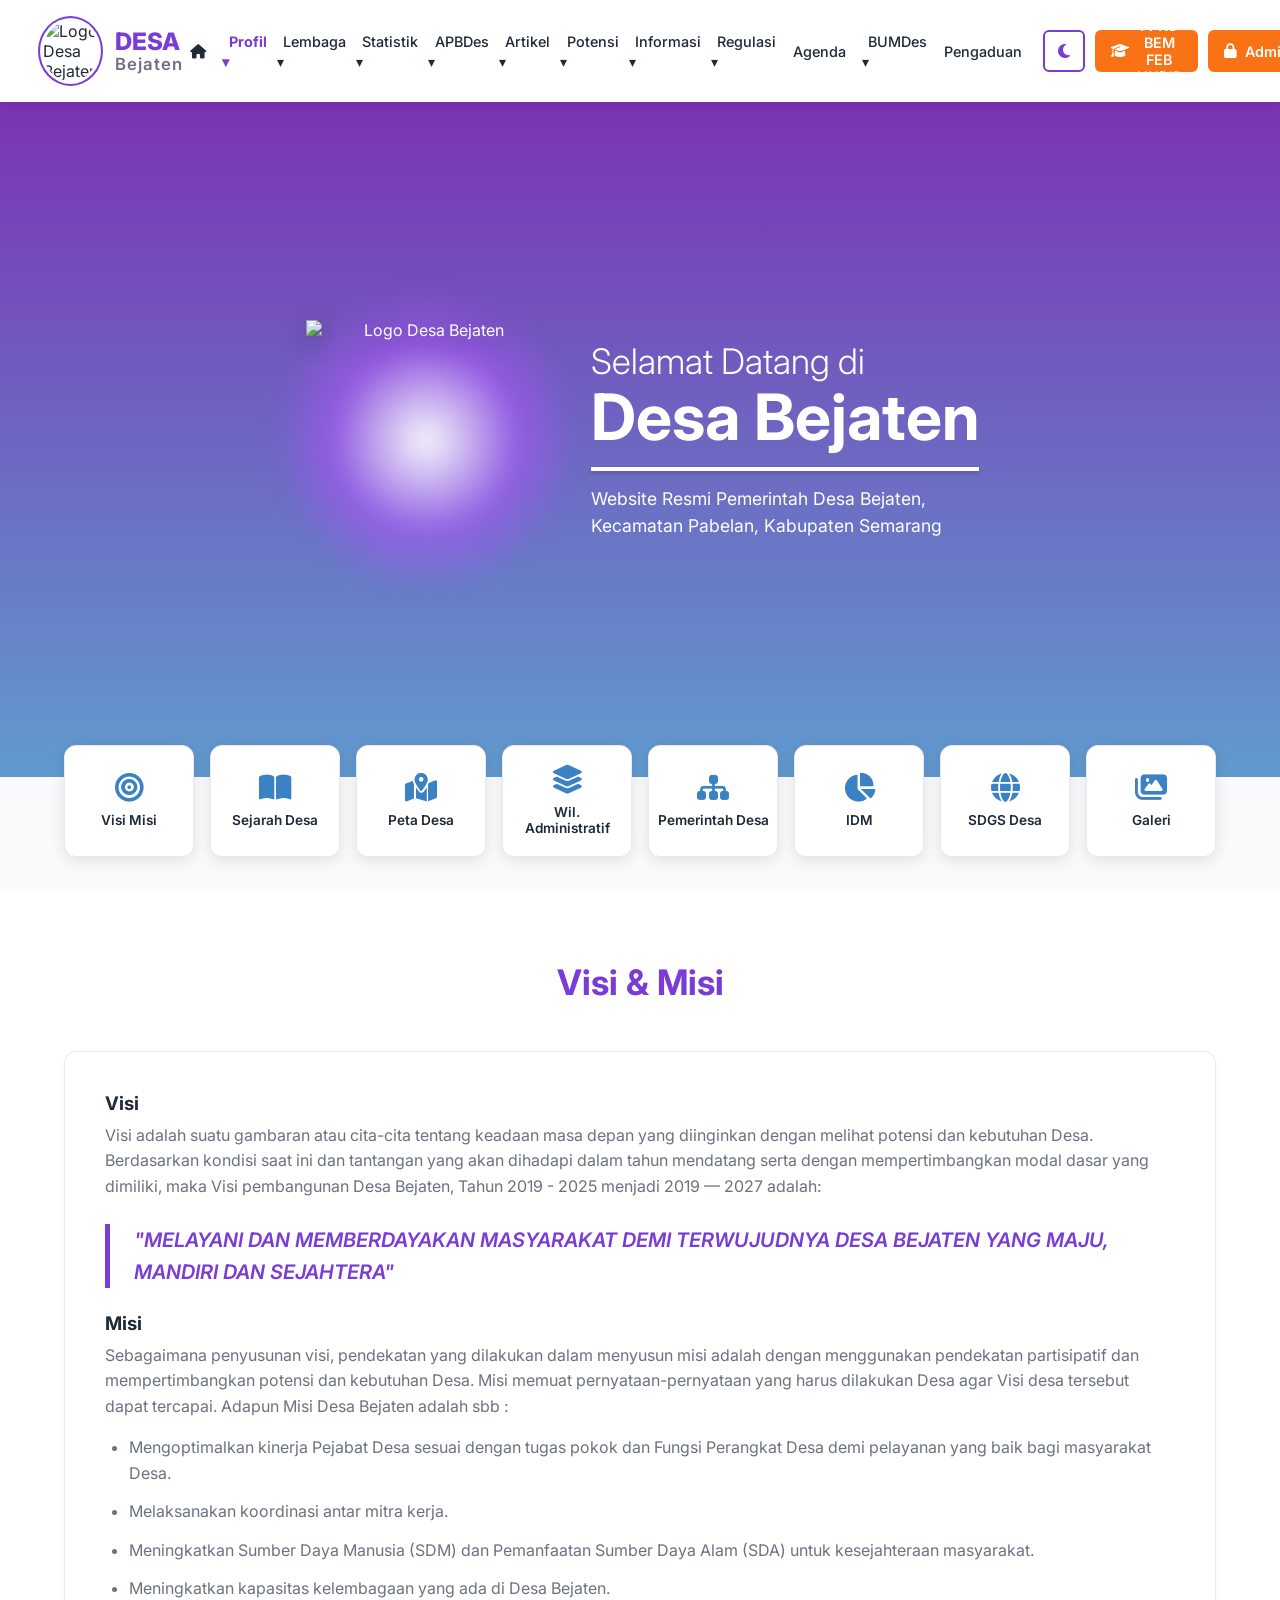
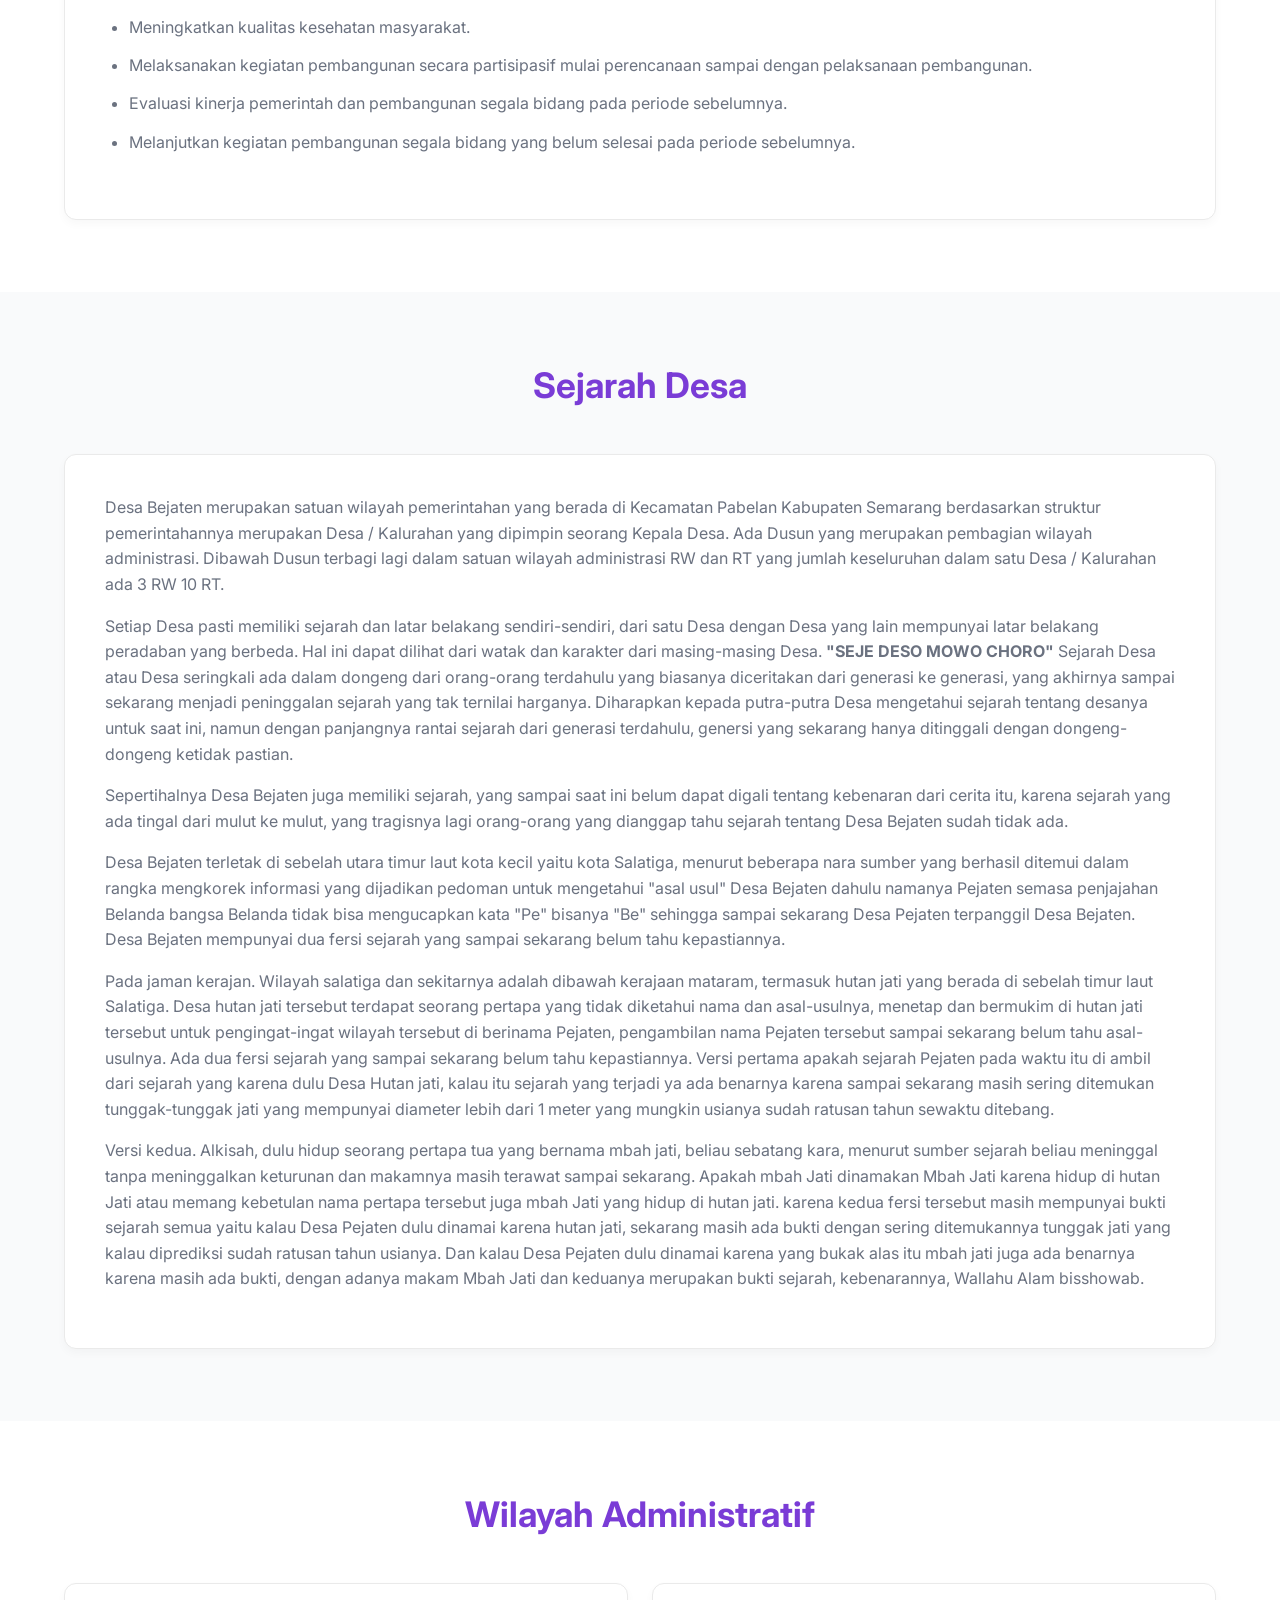
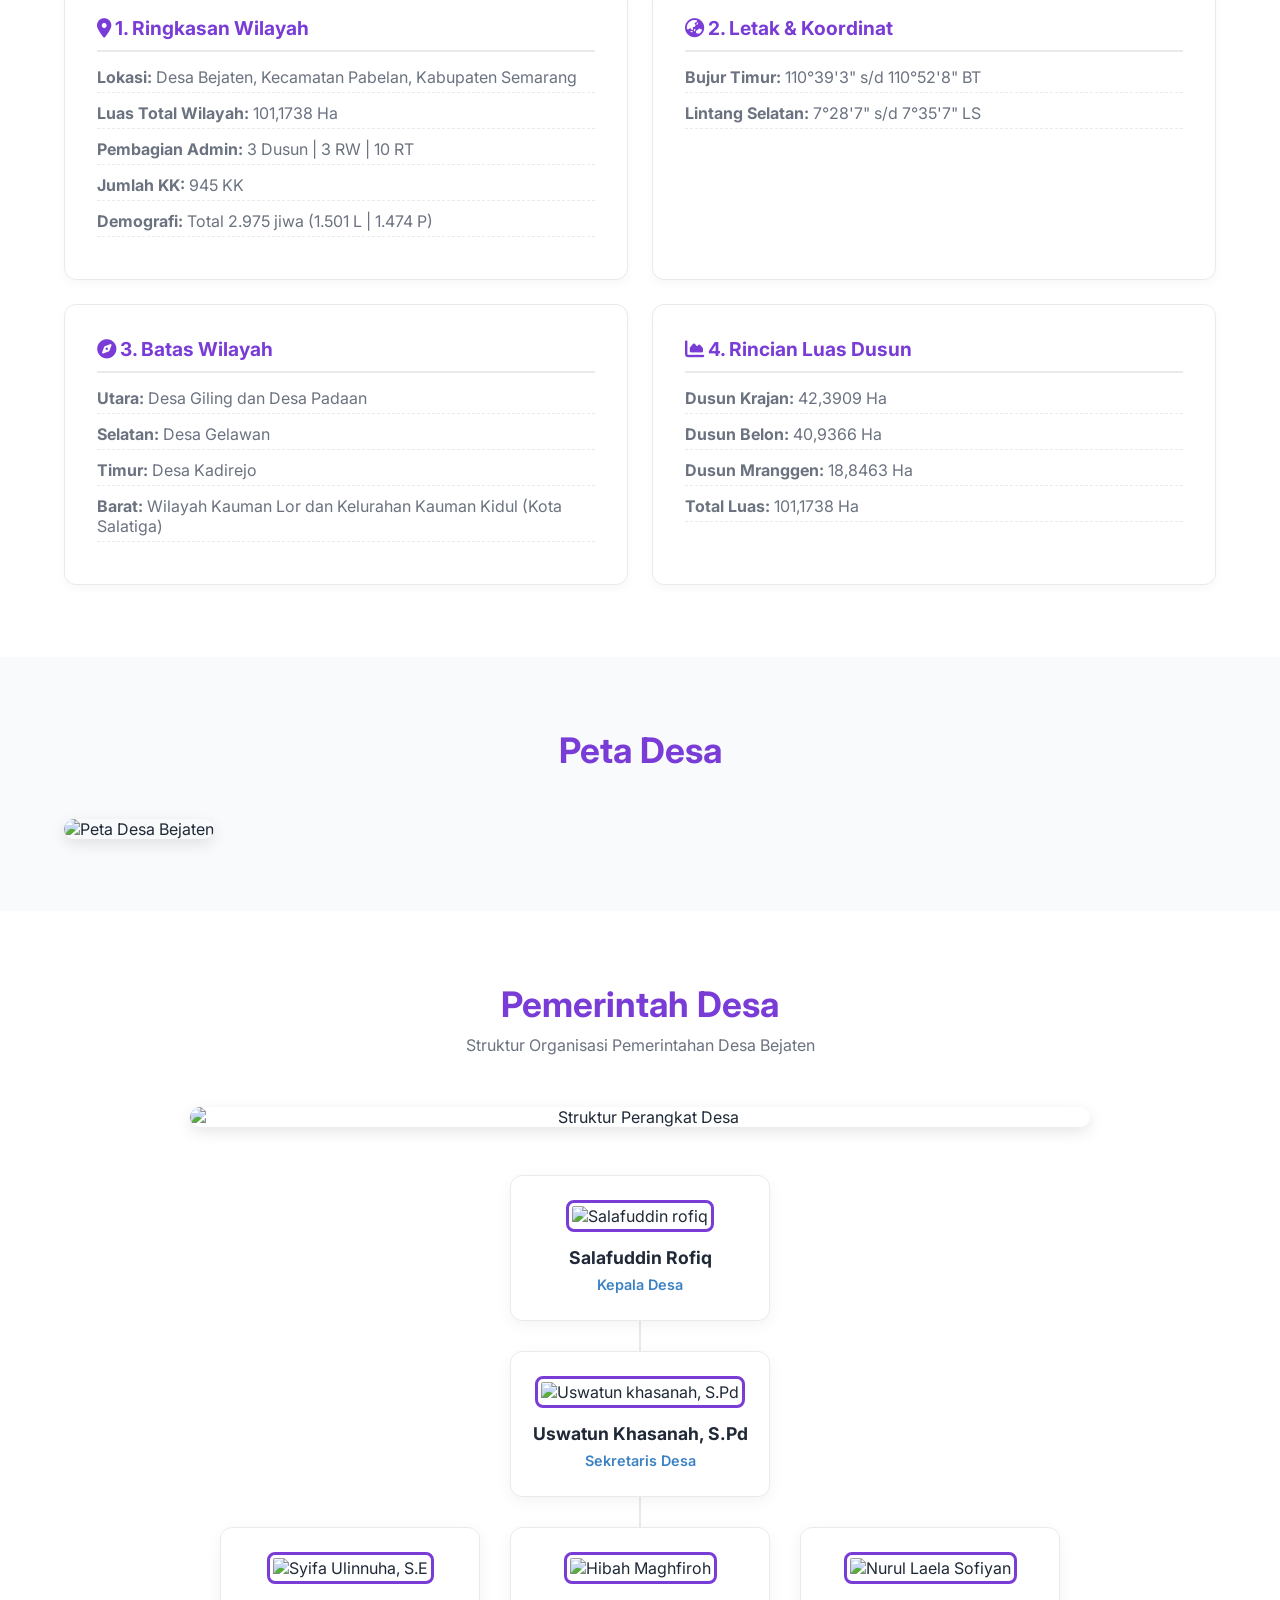
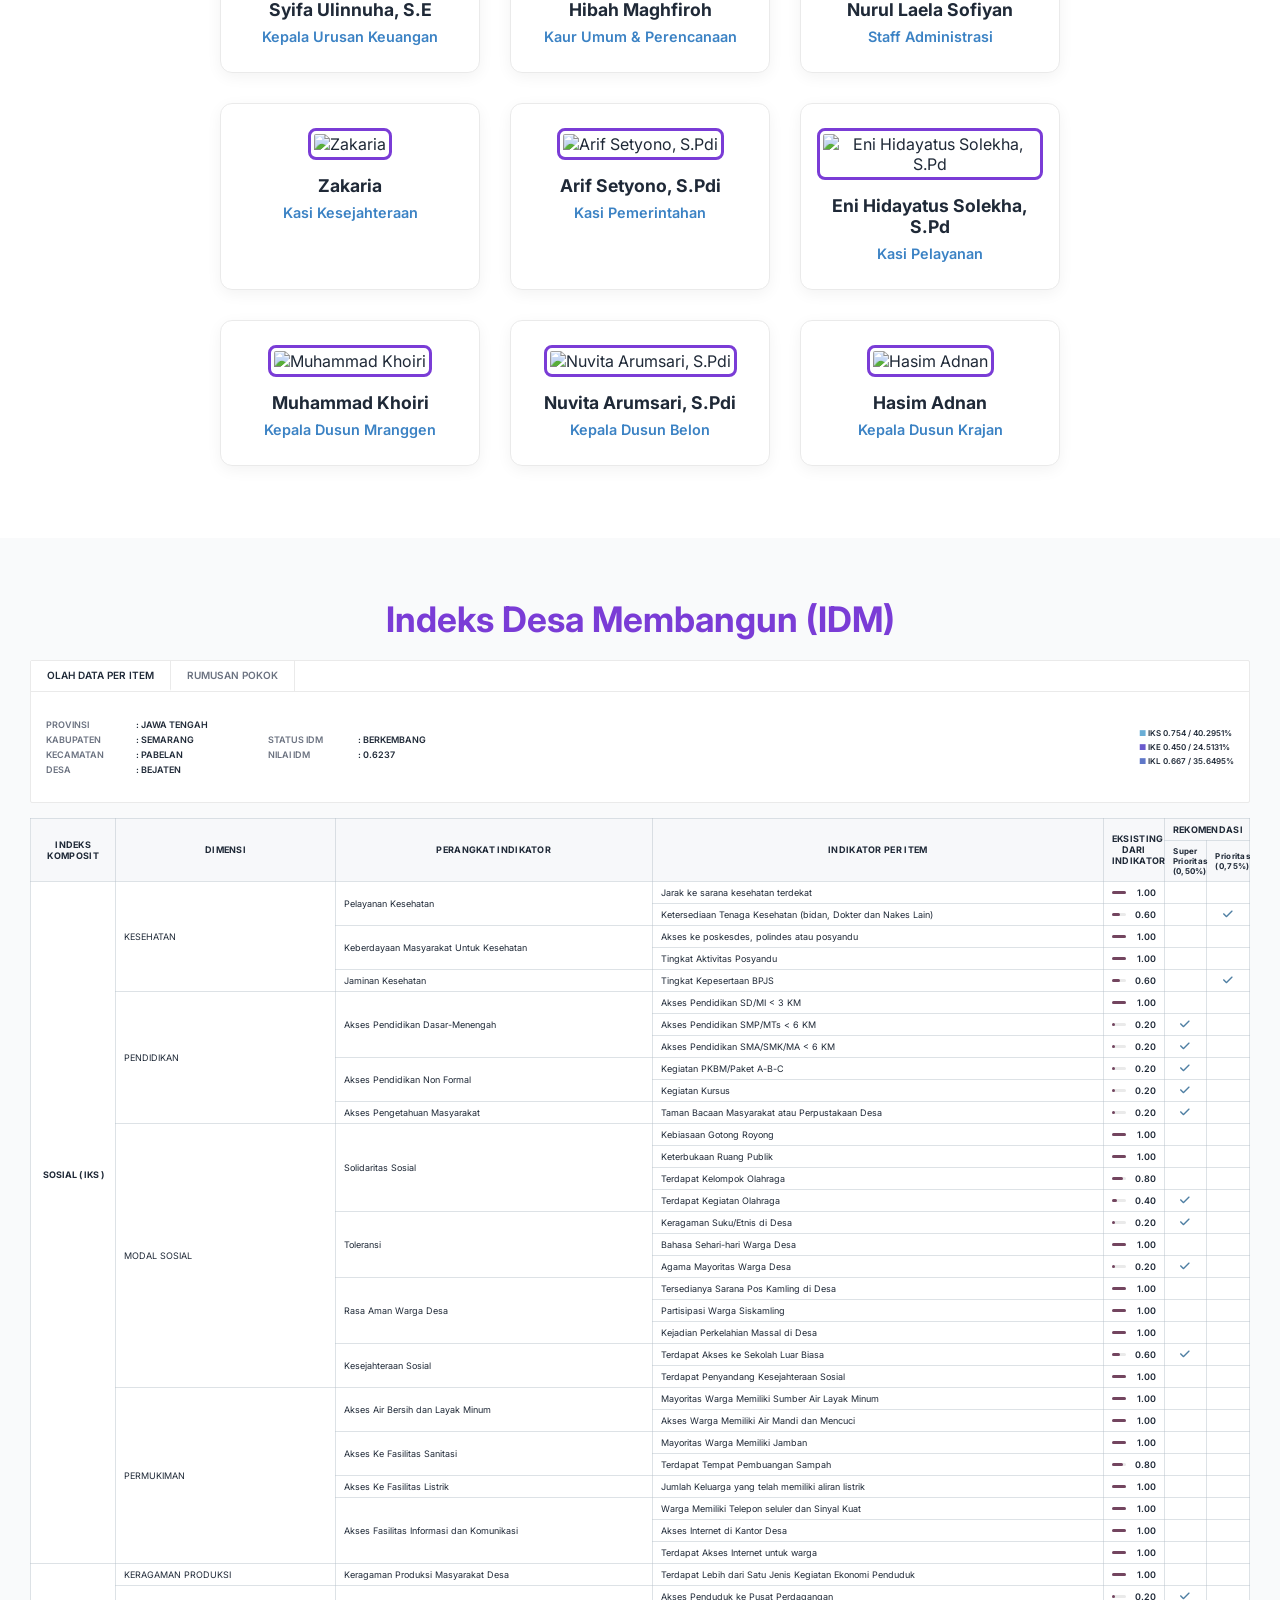
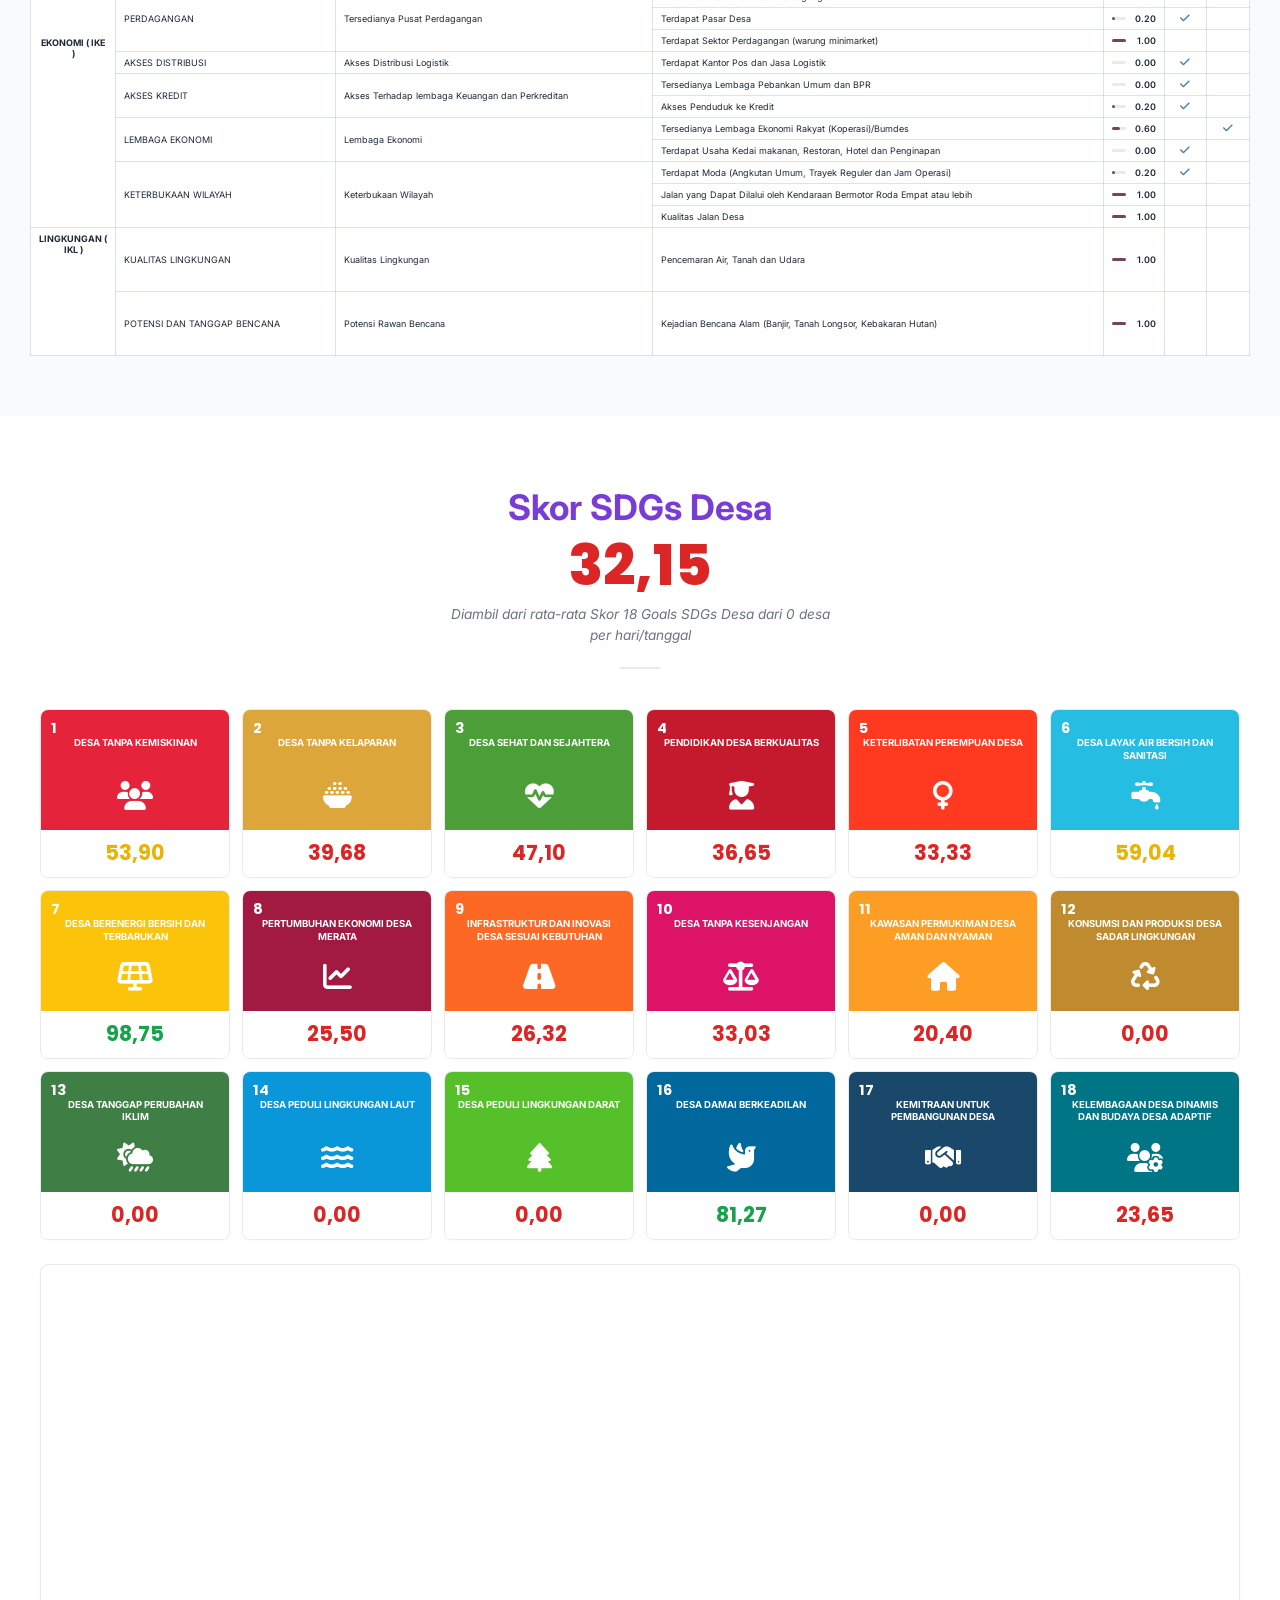
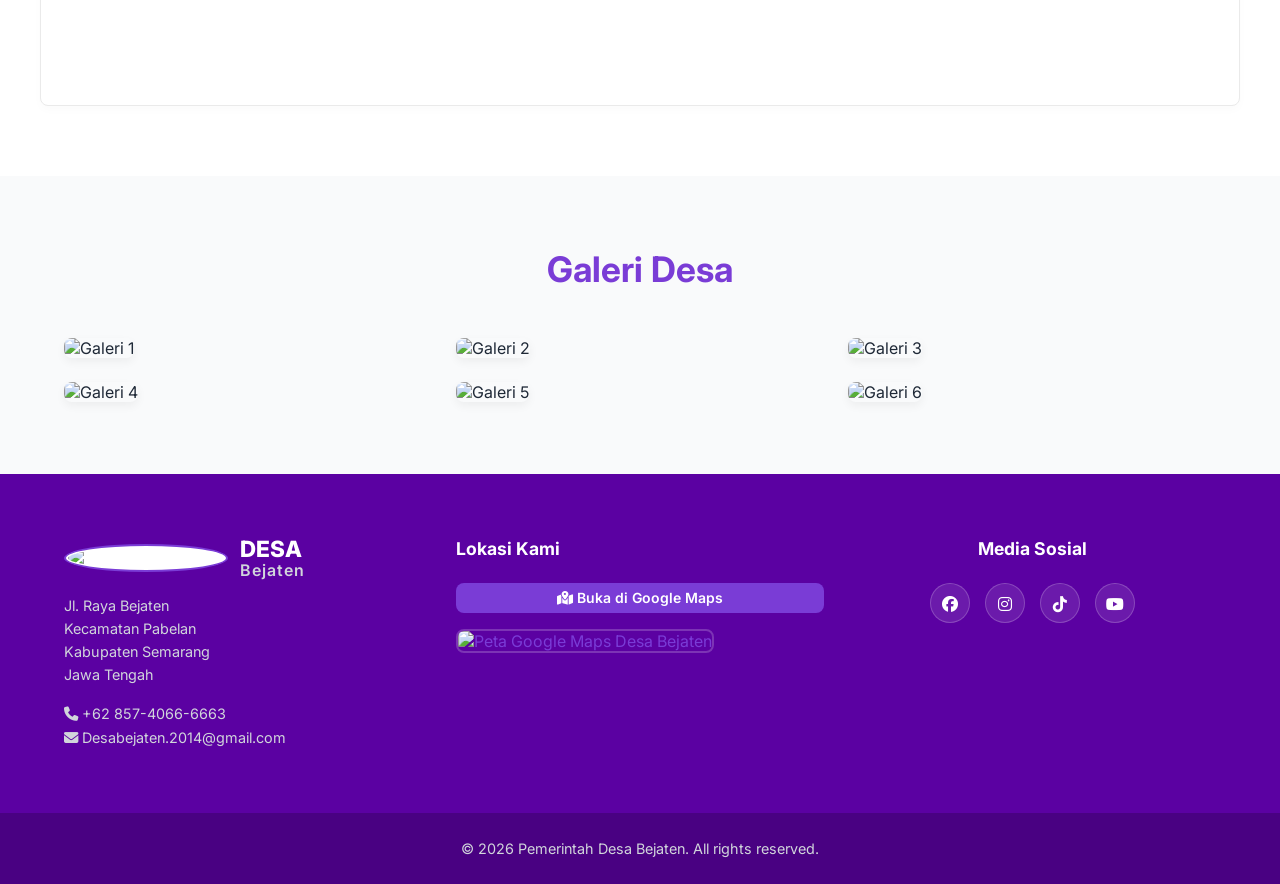
==== commit 4a9834a5: "Update index.html" ====
--- a/index.html
+++ b/index.html
@@ -58,7 +58,7 @@
                             </ul>
                         </li>
                         <li class="dropdown">
-                            <a href="#" class="hover-popup">Lembaga ▾</a>
+                            <a href="LEMBAGA/index.html" class="hover-popup">Lembaga ▾</a>
                             <ul class="dropdown-menu">
                                 <li><a href="#">BPD</a></li>
                                 <li><a href="#">Ketua RW</a></li>
@@ -69,7 +69,7 @@
                             </ul>
                         </li>
                         <li class="dropdown">
-                            <a href="#" class="hover-popup">Statistik ▾</a>
+                            <a href="STATISTIK/index.html" class="hover-popup">Statistik ▾</a>
                             <ul class="dropdown-menu">
                                 <li><a href="#">Persebaran dan Jumlah KK</a></li>
                                 <li><a href="#">Rekapitulasi Penduduk</a></li>
@@ -88,14 +88,14 @@
                             </ul>
                         </li>
                         <li class="dropdown">
-                            <a href="#" class="hover-popup">APBDes ▾</a>
+                            <a href="APDES/index.html" class="hover-popup">APBDes ▾</a>
                             <ul class="dropdown-menu">
                                 <li><a href="#">2025</a></li>
                                 <li><a href="#">2026</a></li>
                             </ul>
                         </li>
                         <li class="dropdown">
-                            <a href="#" class="hover-popup">Artikel ▾</a>
+                            <a href="ARTIKEL/index.html" class="hover-popup">Artikel ▾</a>
                             <ul class="dropdown-menu">
                                 <li><a href="#">Berita Desa</a></li>
                                 <li><a href="#">Berita Kabupaten</a></li>
@@ -104,14 +104,14 @@
                             </ul>
                         </li>
                         <li class="dropdown">
-                            <a href="#" class="hover-popup">Potensi ▾</a>
+                            <a href="POTENSI/index.html" class="hover-popup">Potensi ▾</a>
                             <ul class="dropdown-menu">
                                 <li><a href="#">Lapak Desa</a></li>
                                 <li><a href="#">UMKM</a></li>
                             </ul>
                         </li>
                         <li class="dropdown">
-                            <a href="#" class="hover-popup">Informasi ▾</a>
+                            <a href="INFORMASI/index.html" class="hover-popup">Informasi ▾</a>
                             <ul class="dropdown-menu">
                                 <li><a href="#">Cek DPT</a></li>
                                 <li><a href="#">Cek Bansos</a></li>
@@ -119,21 +119,21 @@
                             </ul>
                         </li>
                         <li class="dropdown">
-                            <a href="#" class="hover-popup">Regulasi ▾</a>
+                            <a href="REGULASI/index.html" class="hover-popup">Regulasi ▾</a>
                             <ul class="dropdown-menu">
                                 <li><a href="#">Peraturan Desa</a></li>
                                 <li><a href="#">JDIH Semarang</a></li>
                             </ul>
                         </li>
-                        <li><a href="#" class="hover-popup">Agenda</a></li>
-                        <li class="dropdown">
-                            <a href="#" class="hover-popup">BUMDes ▾</a>
+                        <li><a href="AGENDA/index.html" class="hover-popup">Agenda</a></li>
+                        <li class="dropdown">
+                            <a href="BUMDES/index.html" class="hover-popup">BUMDes ▾</a>
                             <ul class="dropdown-menu">
                                 <li><a href="#">Unit Air</a></li>
                                 <li><a href="#">Unit Peternakan Ayam KUB</a></li>
                             </ul>
                         </li>
-                        <li><a href="#" class="hover-popup">Pengaduan</a></li>
+                        <li><a href="PENGADUAN/index.html" class="hover-popup">Pengaduan</a></li>
                     </ul>
                     <div class="nav-actions">
                         <button id="theme-toggle" class="btn-theme-toggle hover-popup"><i class="fas fa-moon"></i></button>
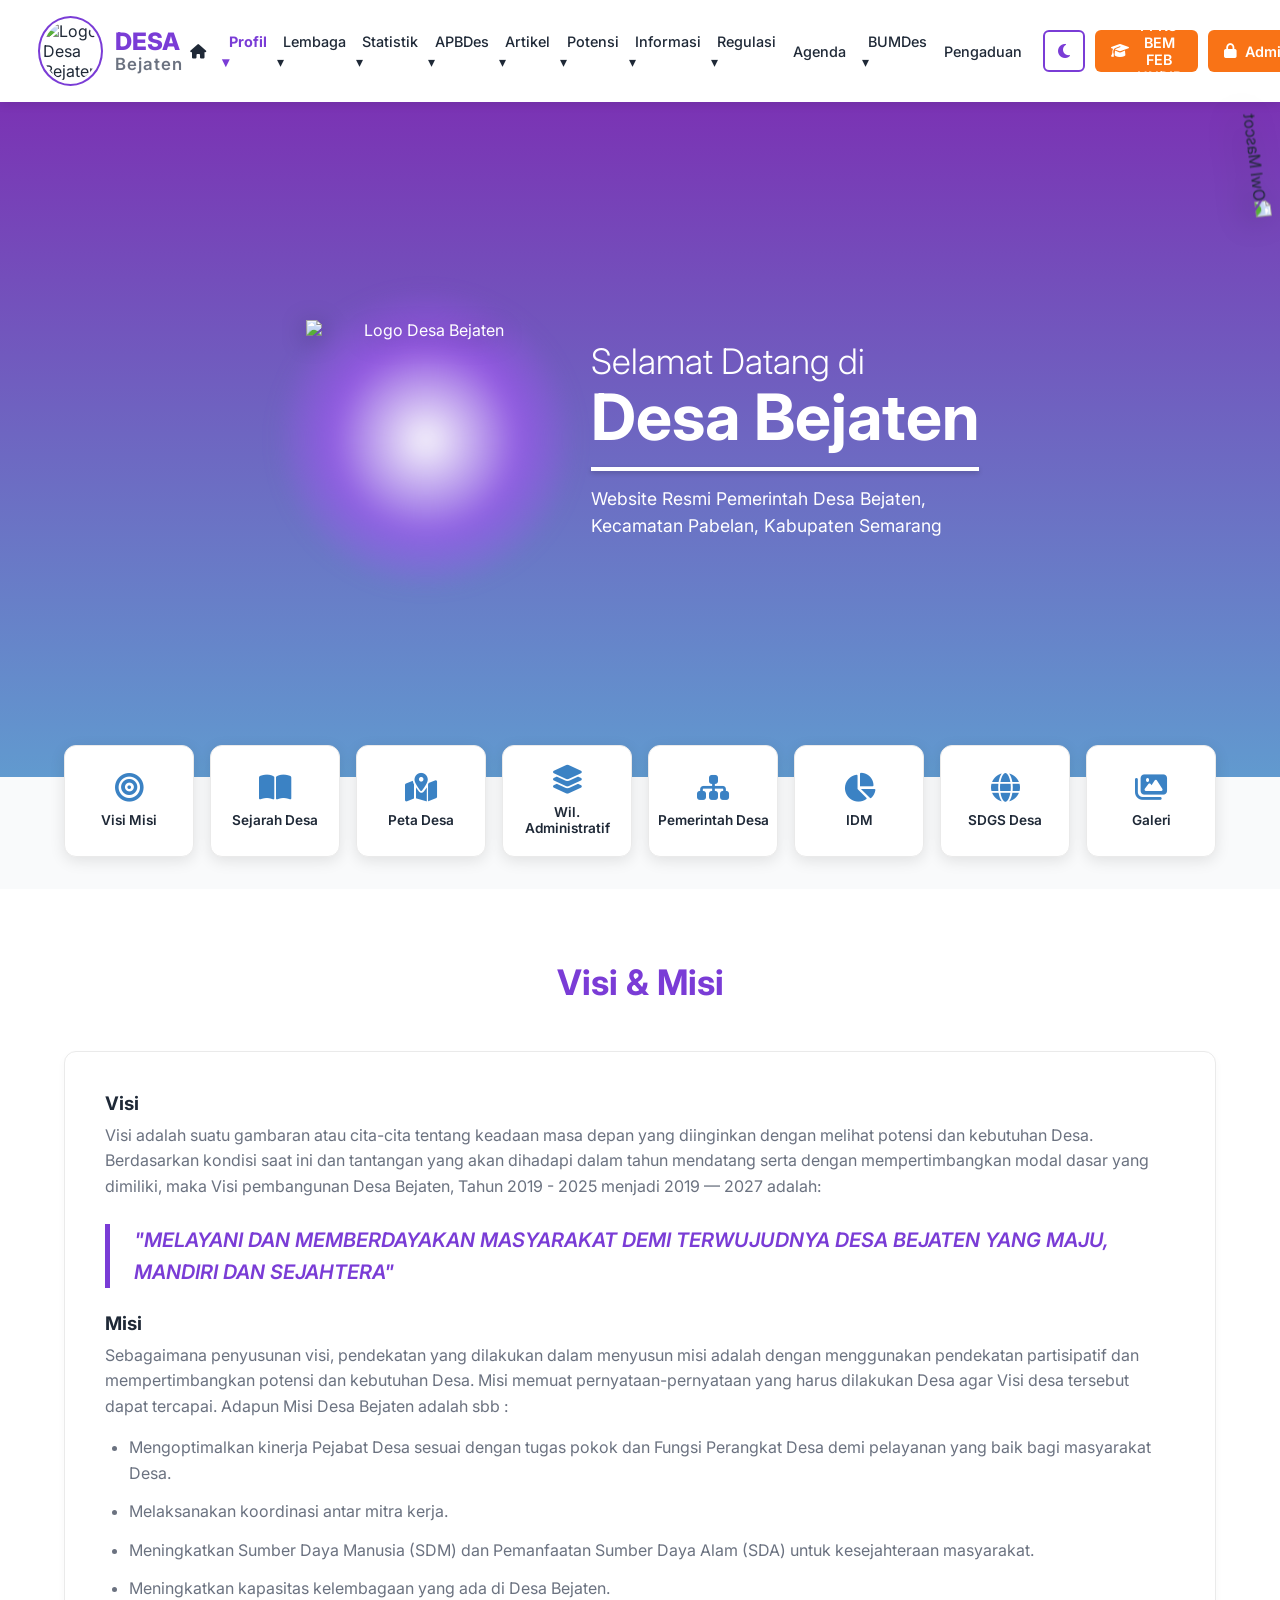
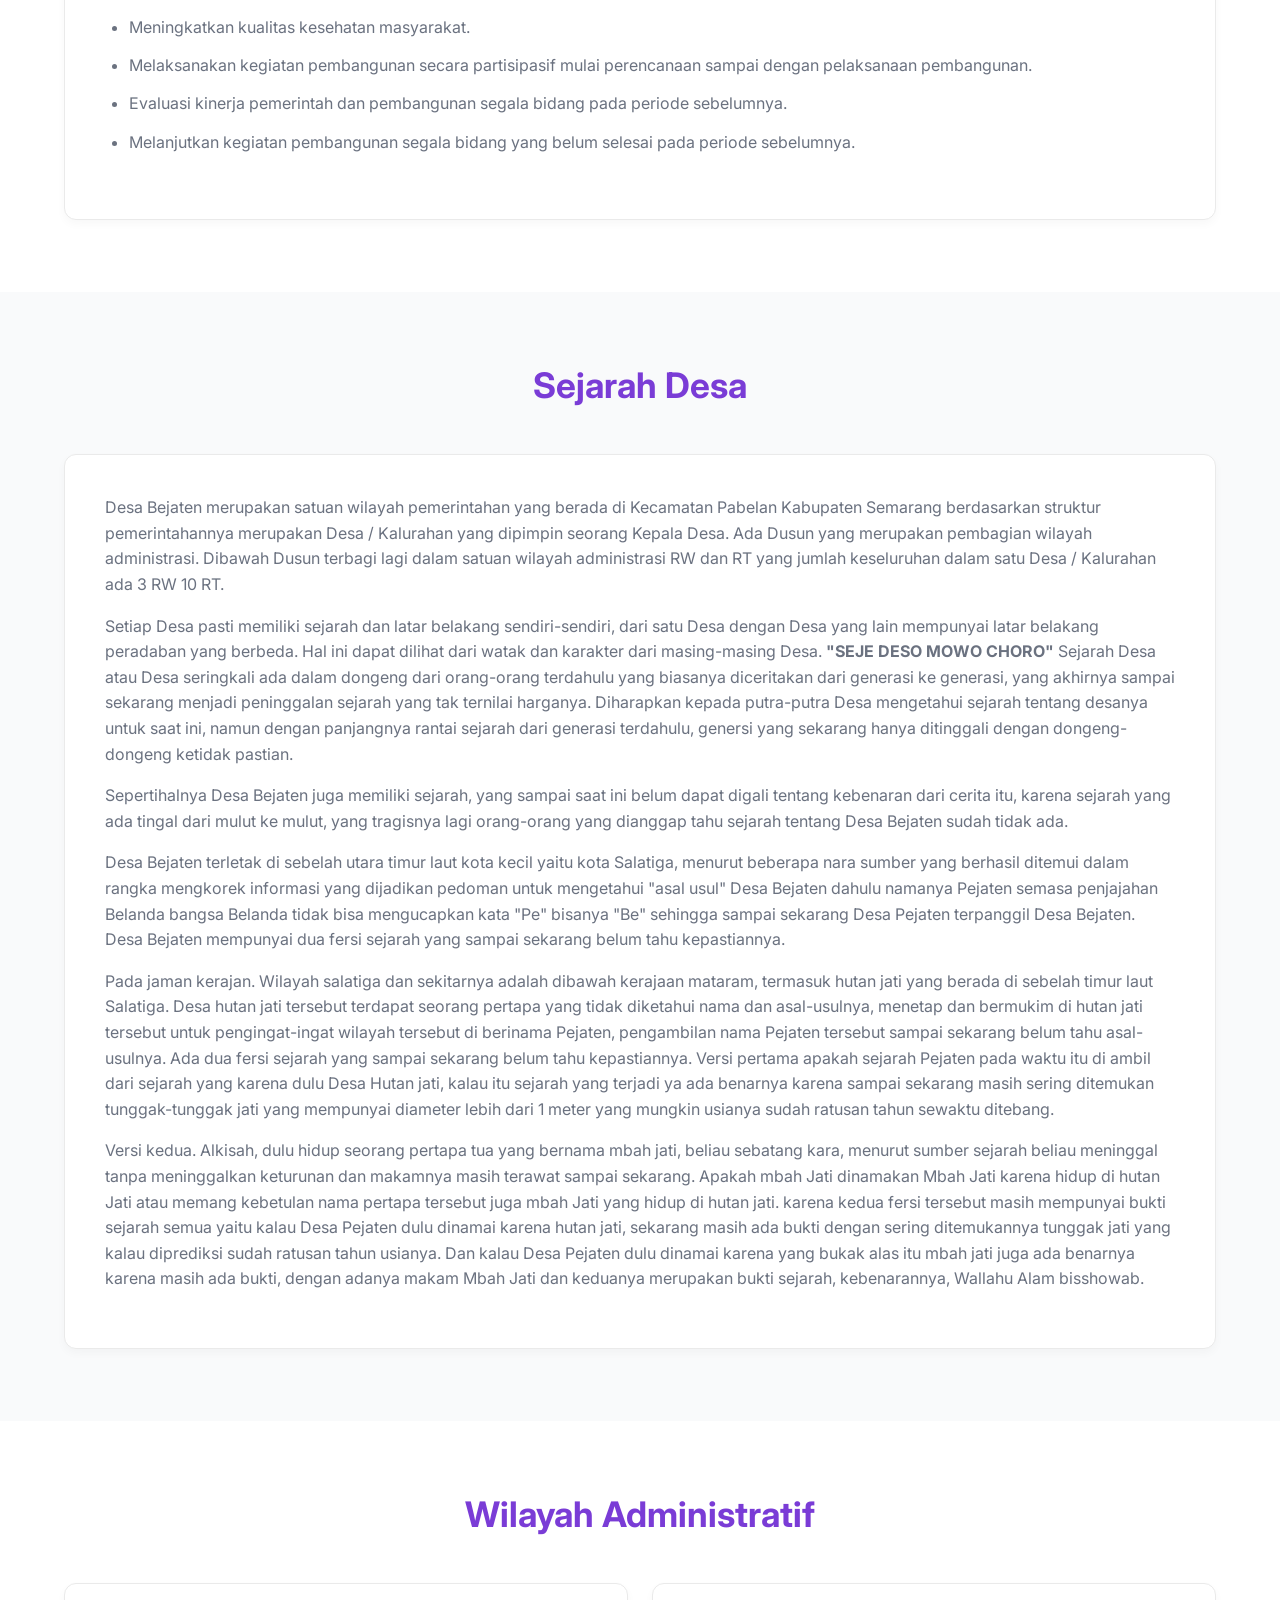
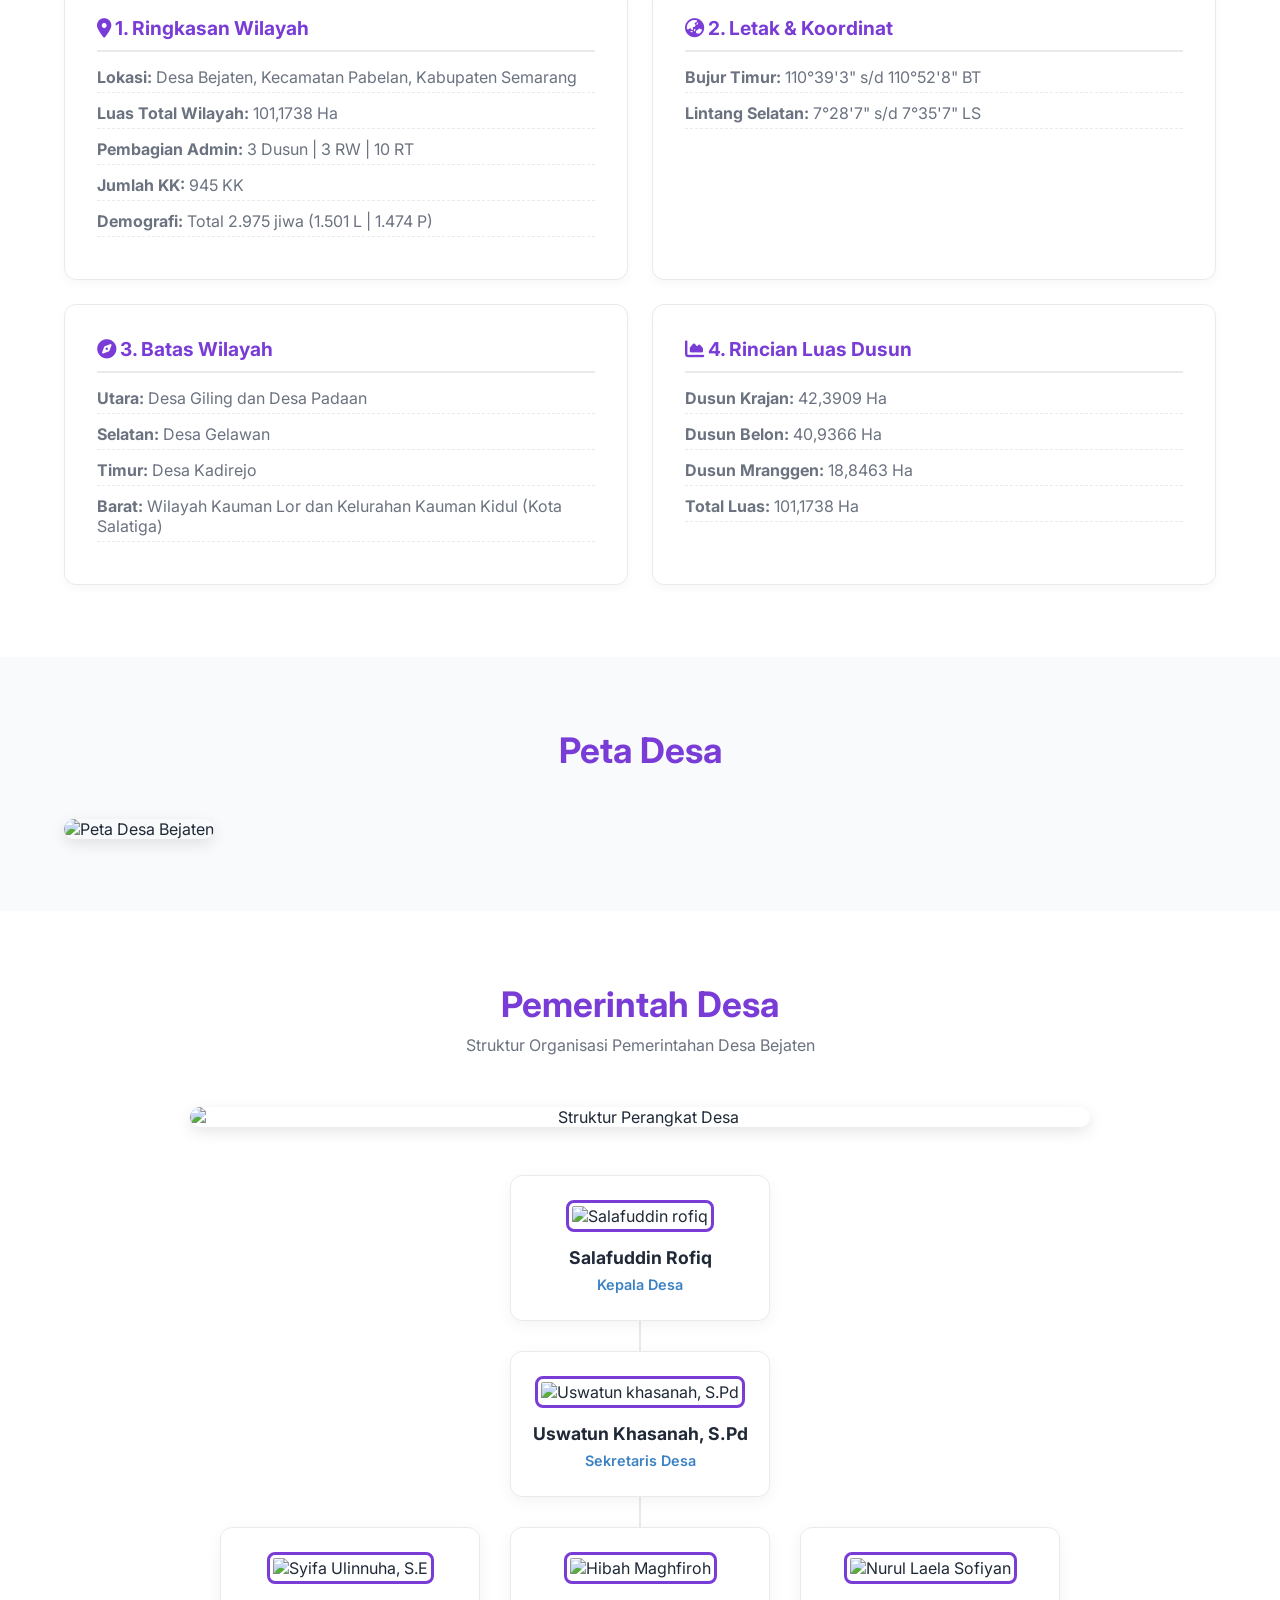
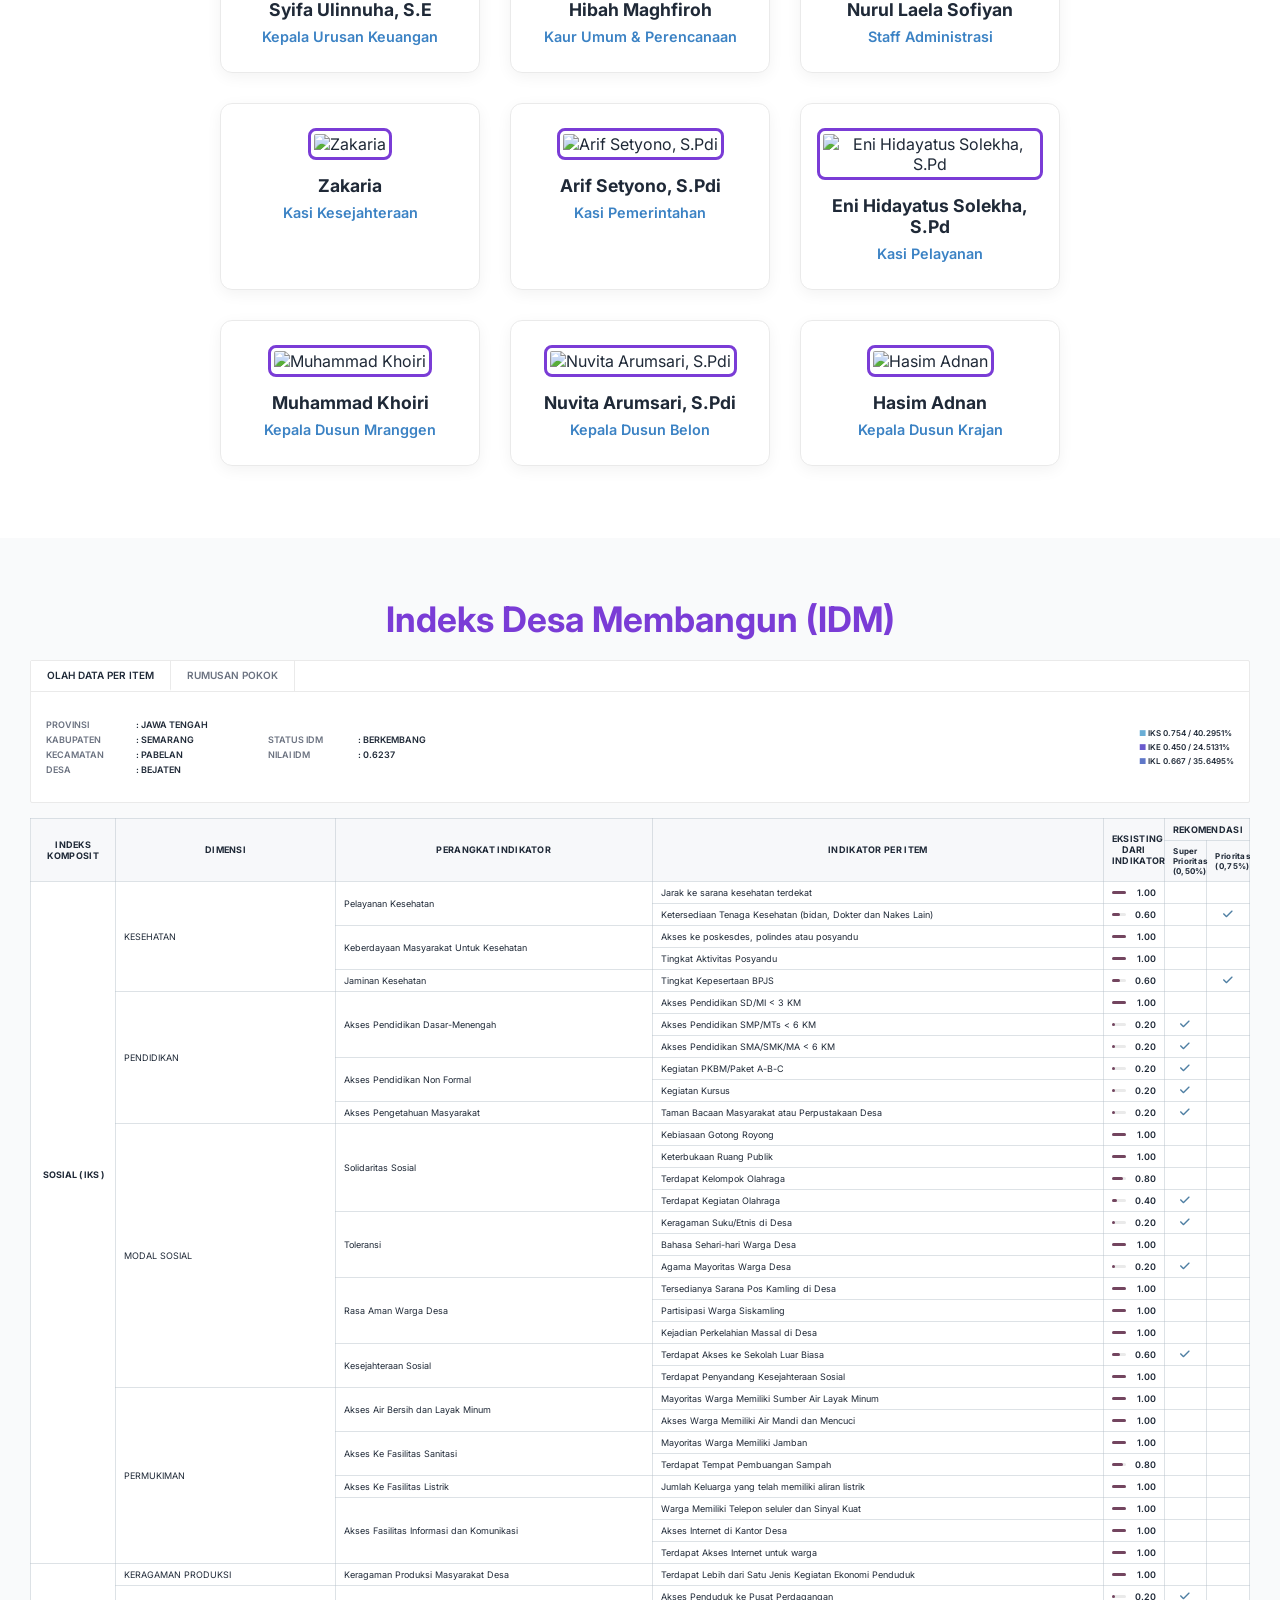
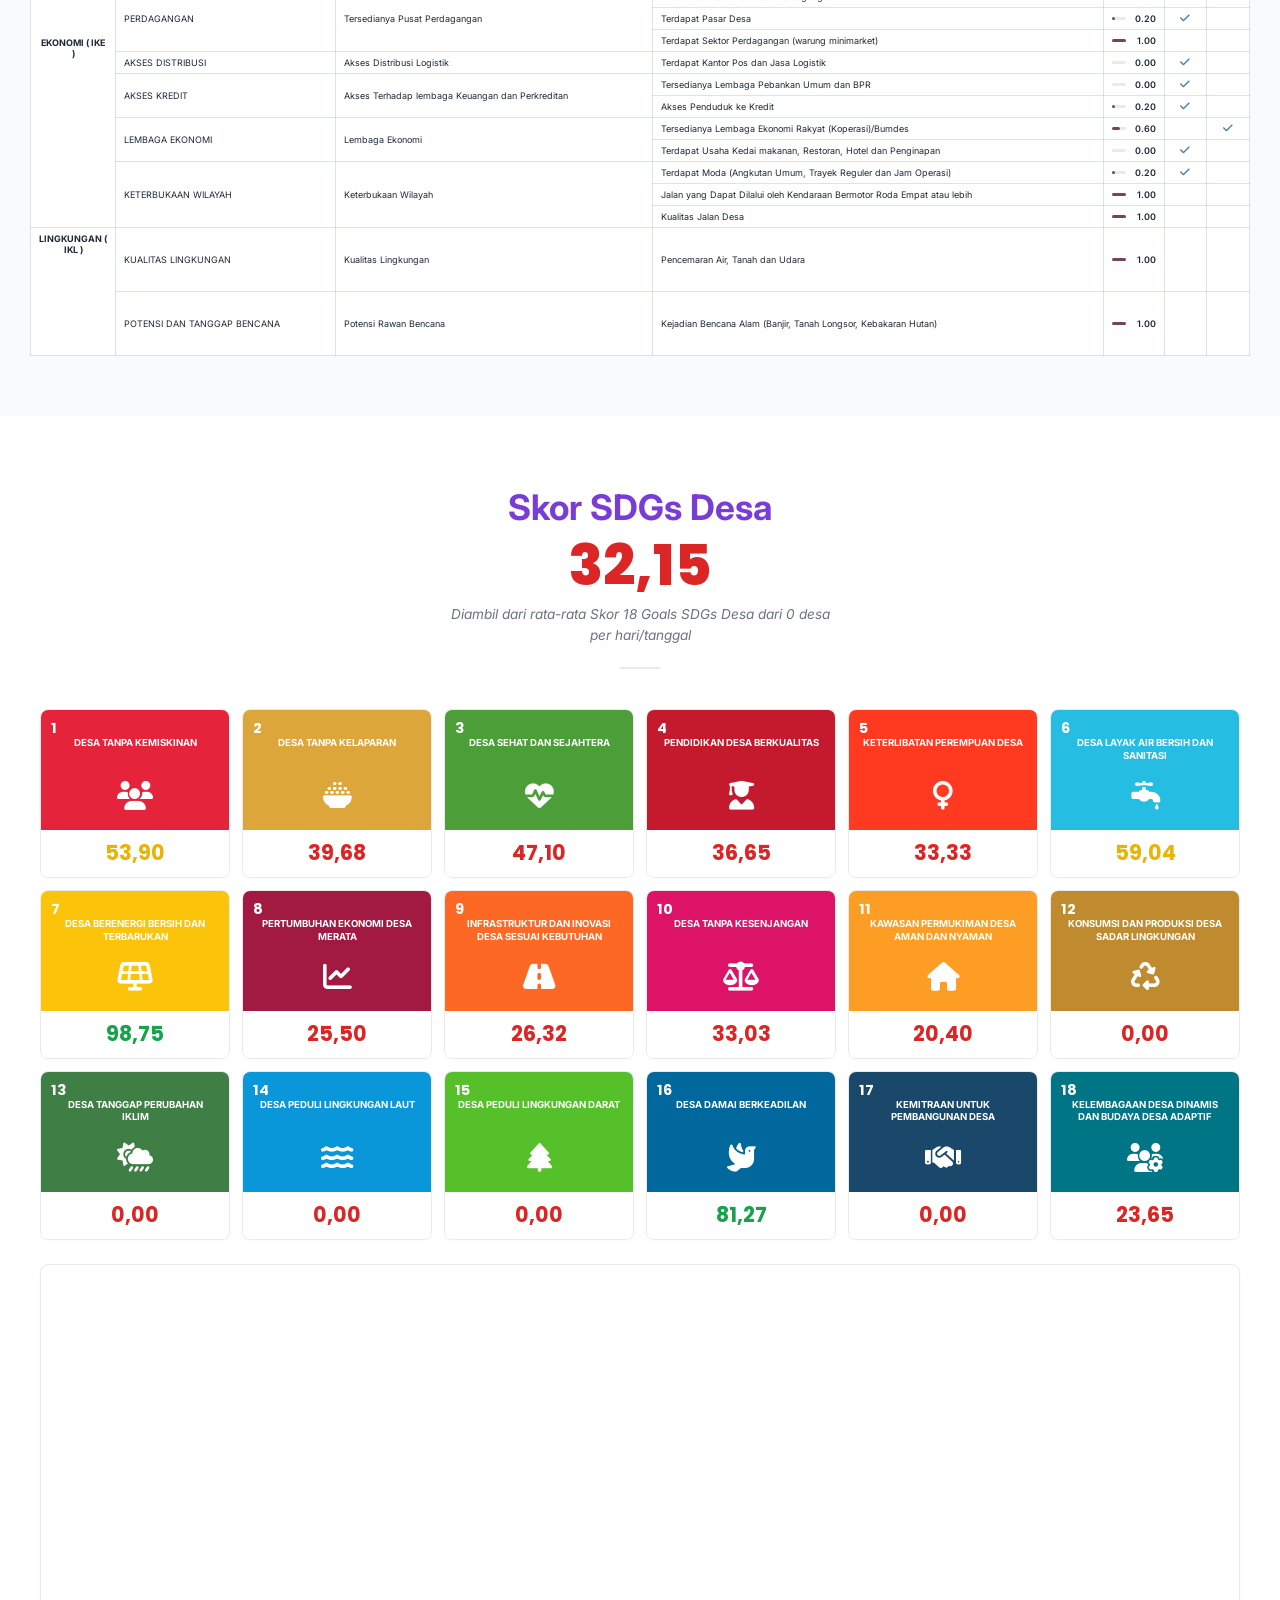
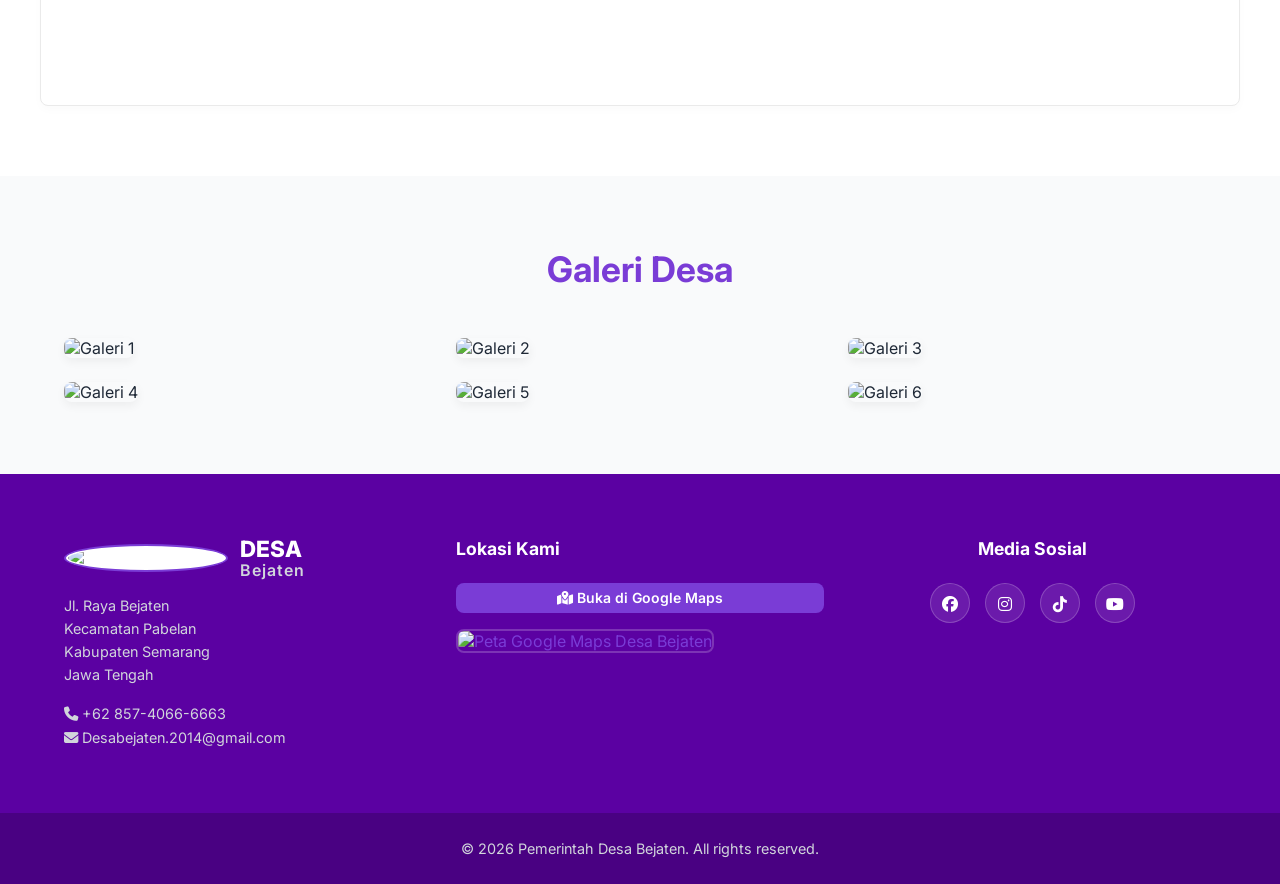
==== commit b3078120: "Update index.html" ====
--- a/index.html
+++ b/index.html
@@ -95,7 +95,7 @@
                             </ul>
                         </li>
                         <li class="dropdown">
-                            <a href="ARTIKEL/index.html" class="hover-popup">Artikel ▾</a>
+                            <a href="ATIKEL/index.html" class="hover-popup">Artikel ▾</a>
                             <ul class="dropdown-menu">
                                 <li><a href="#">Berita Desa</a></li>
                                 <li><a href="#">Berita Kabupaten</a></li>
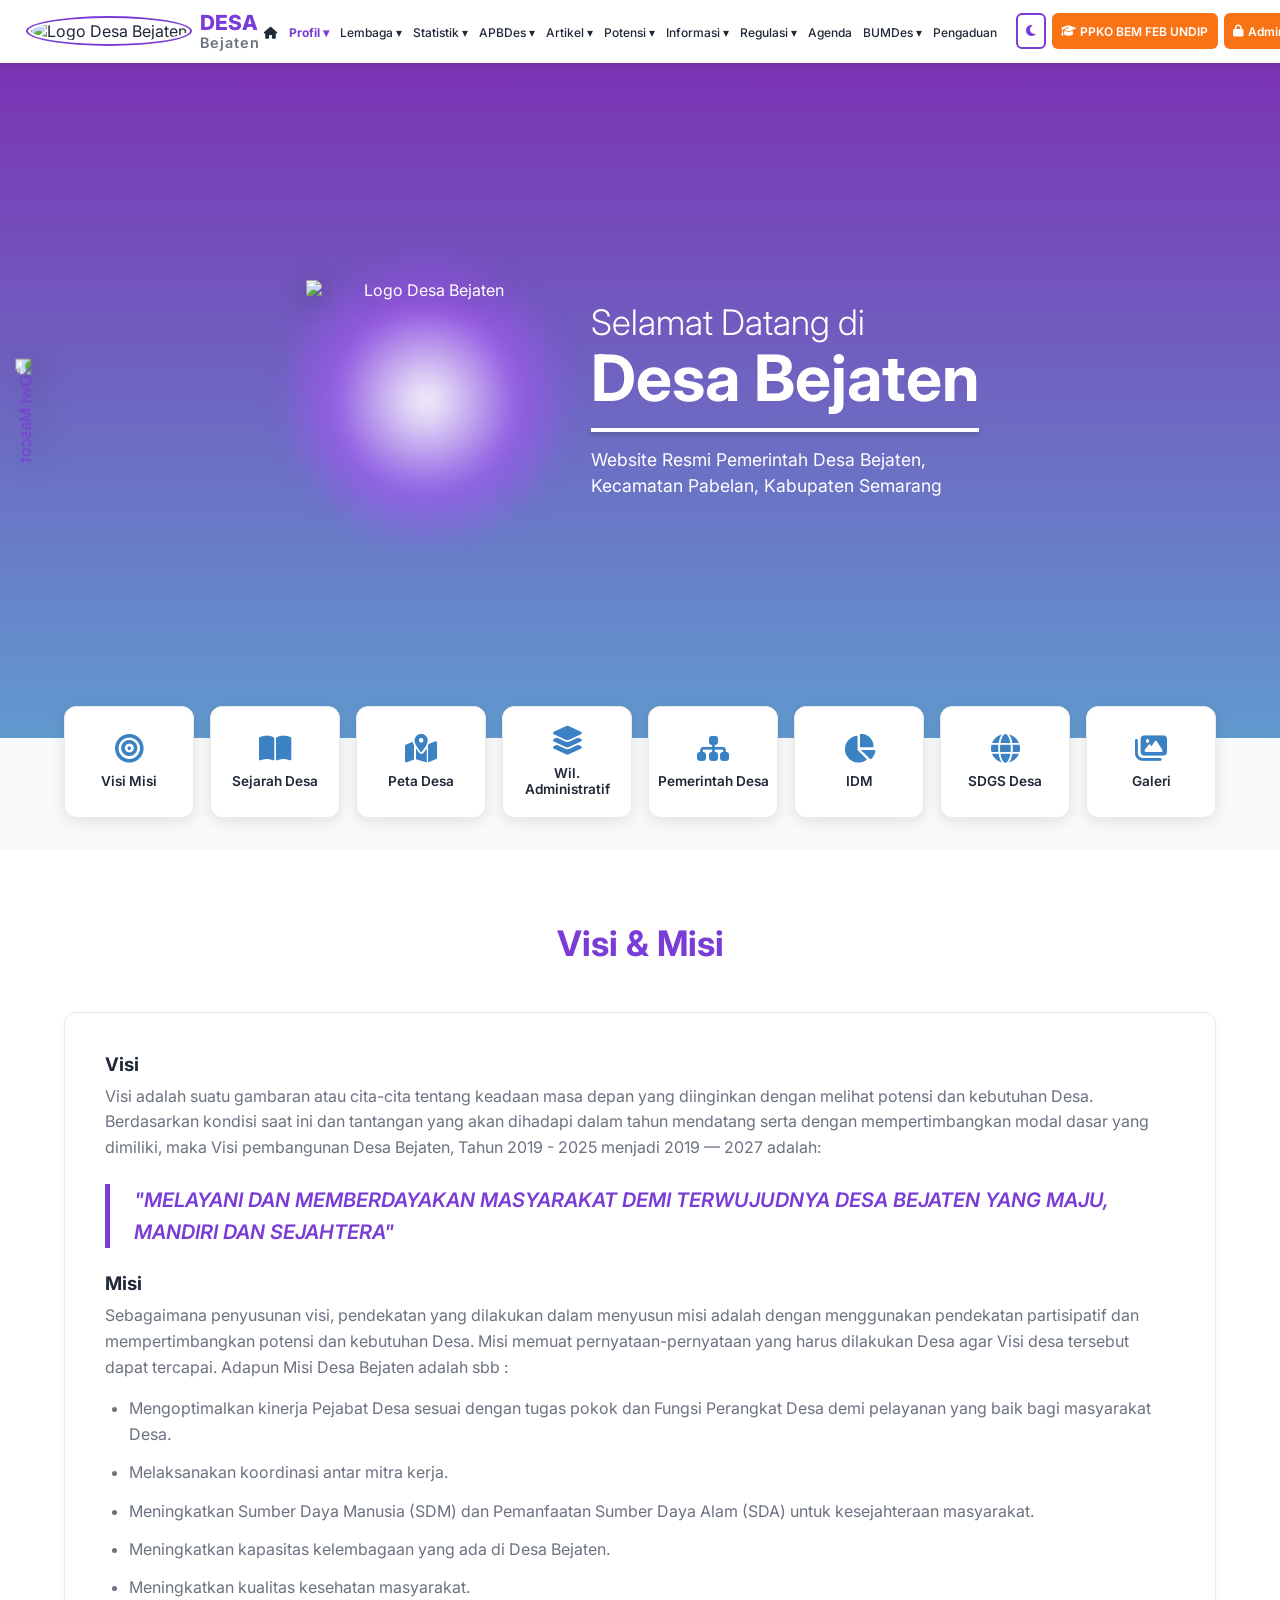
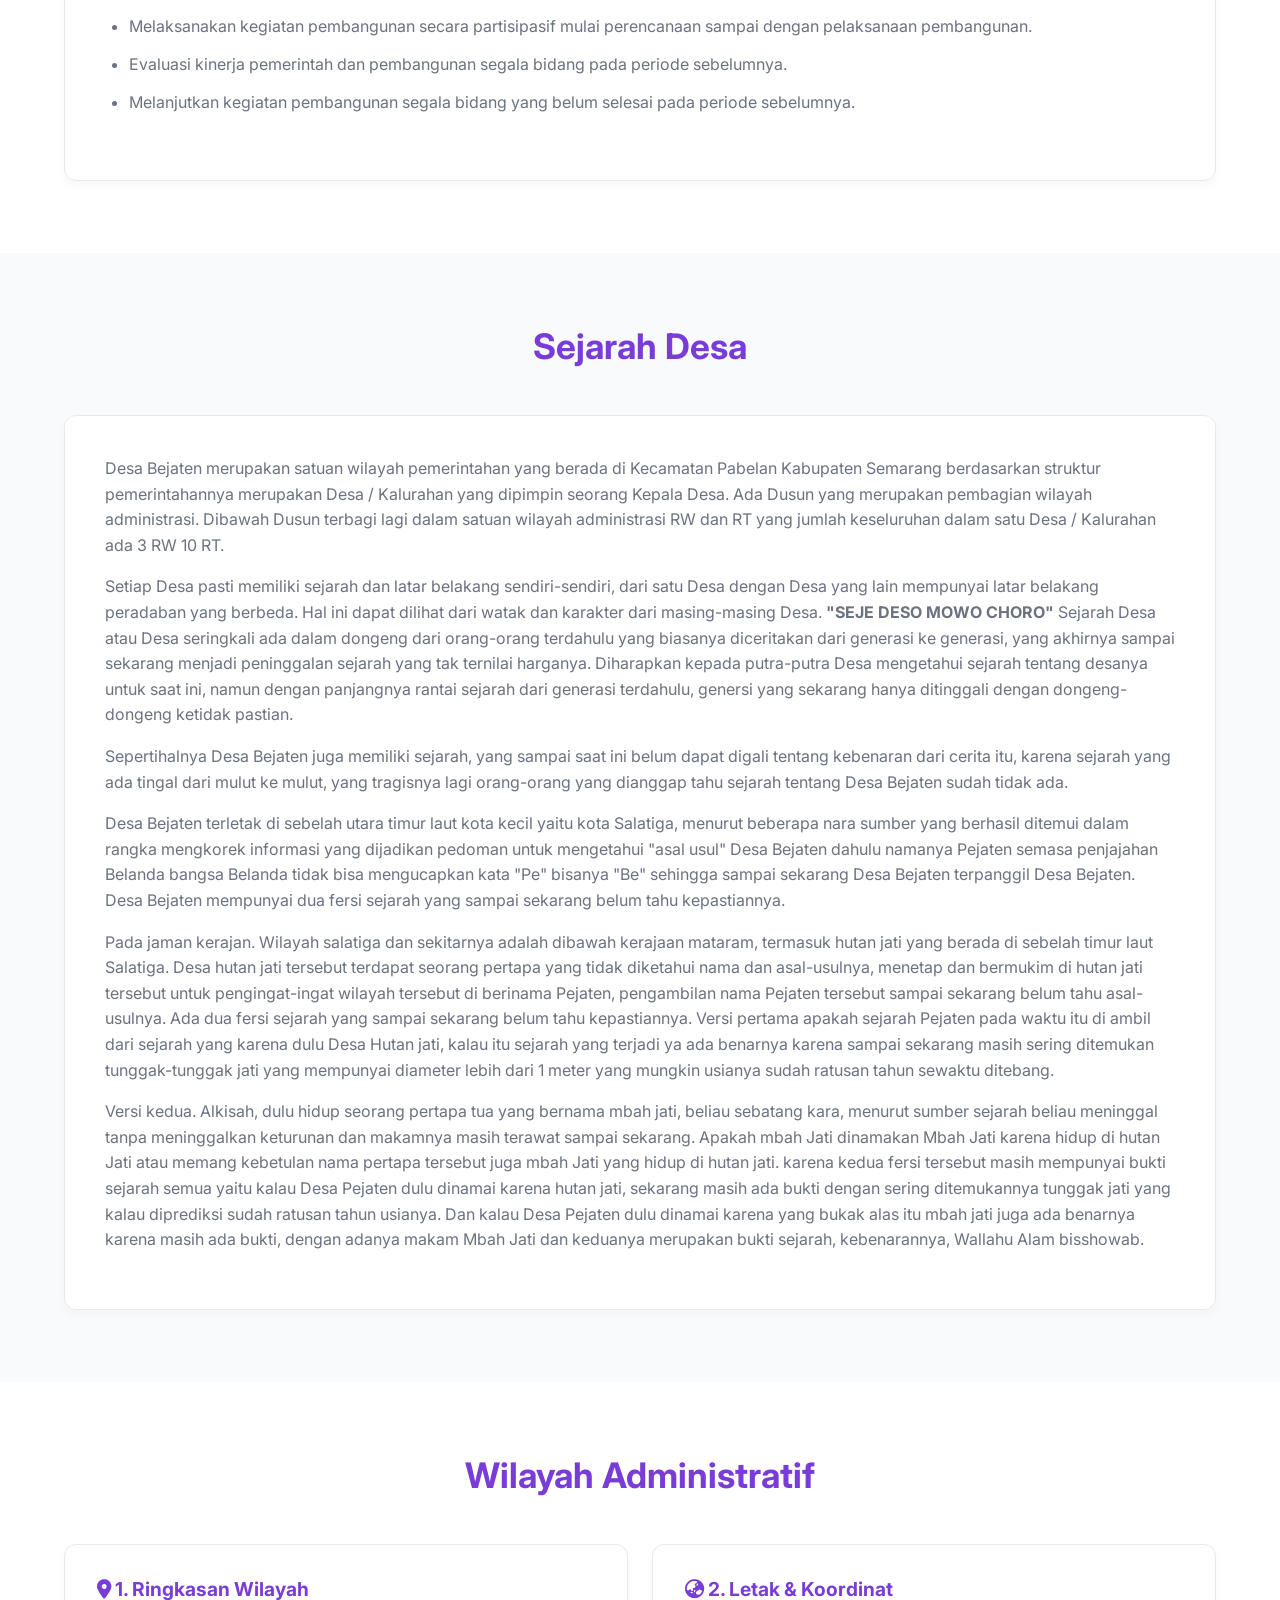
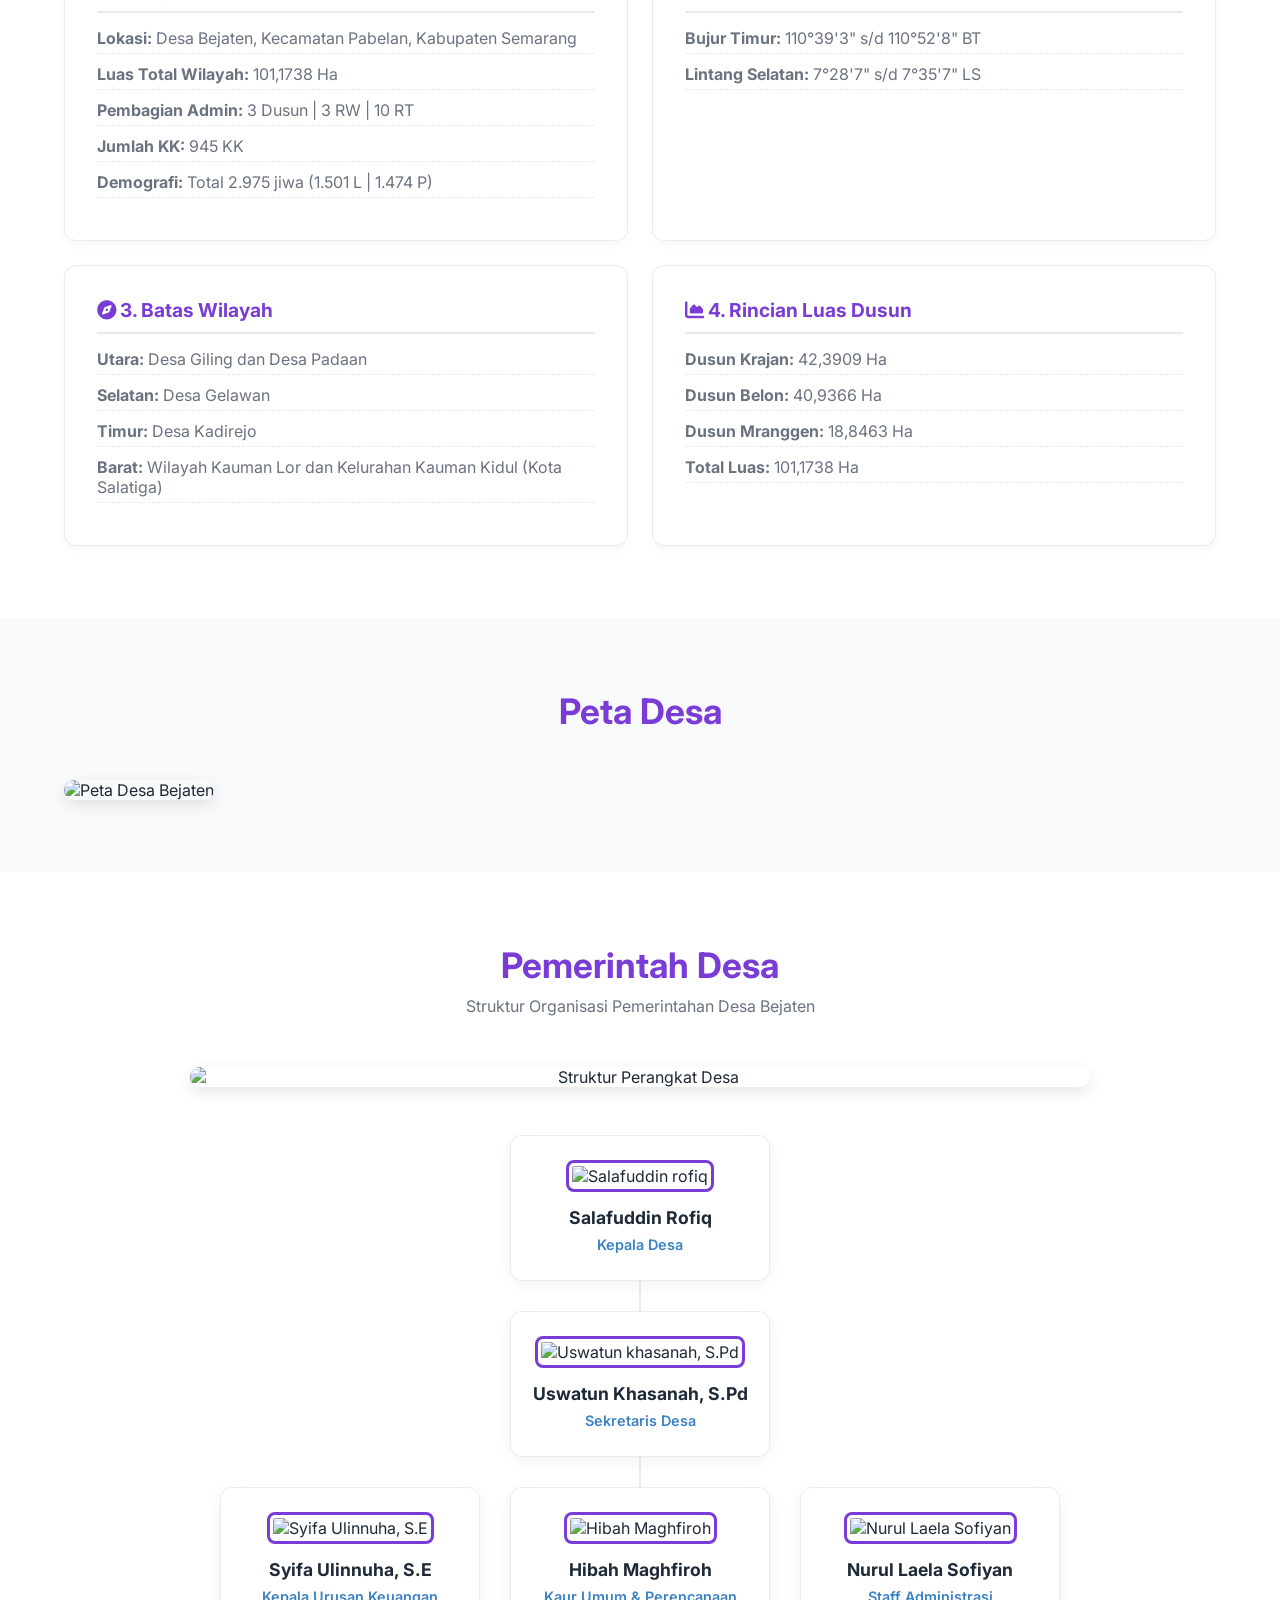
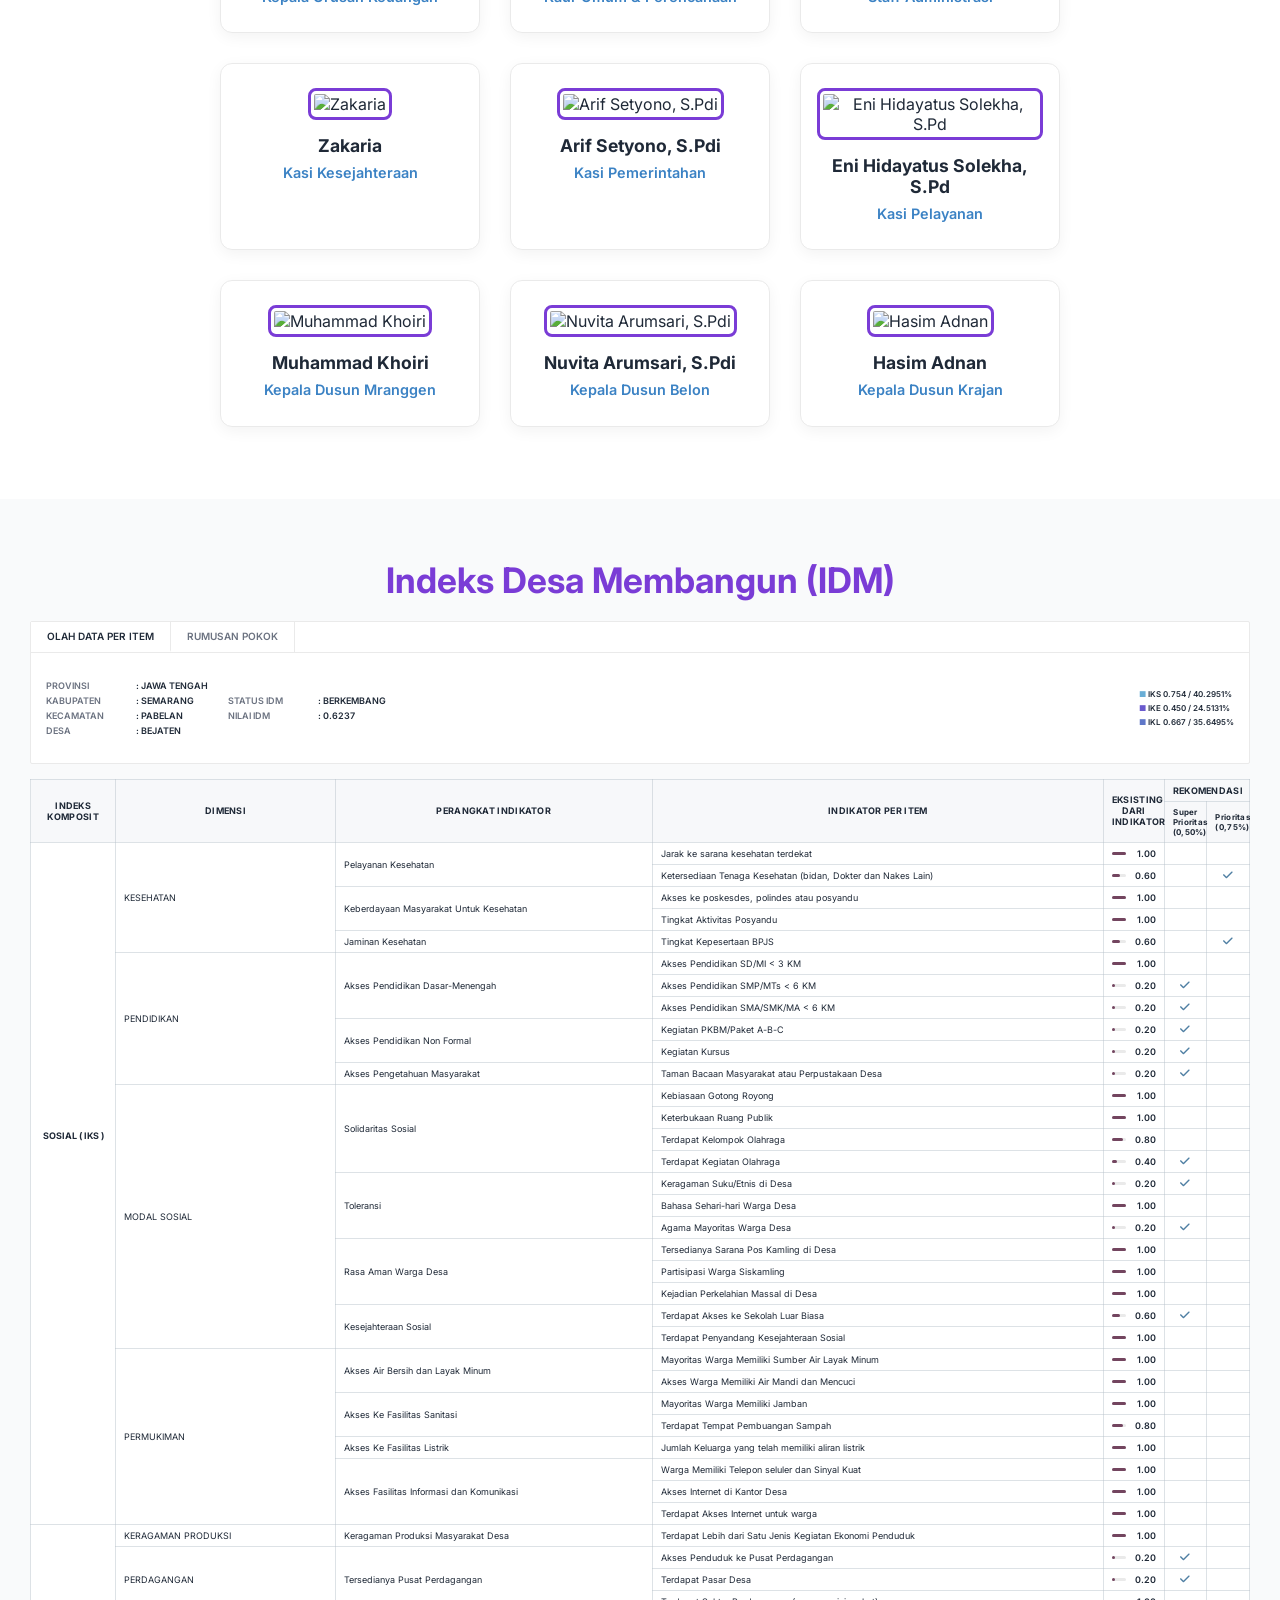
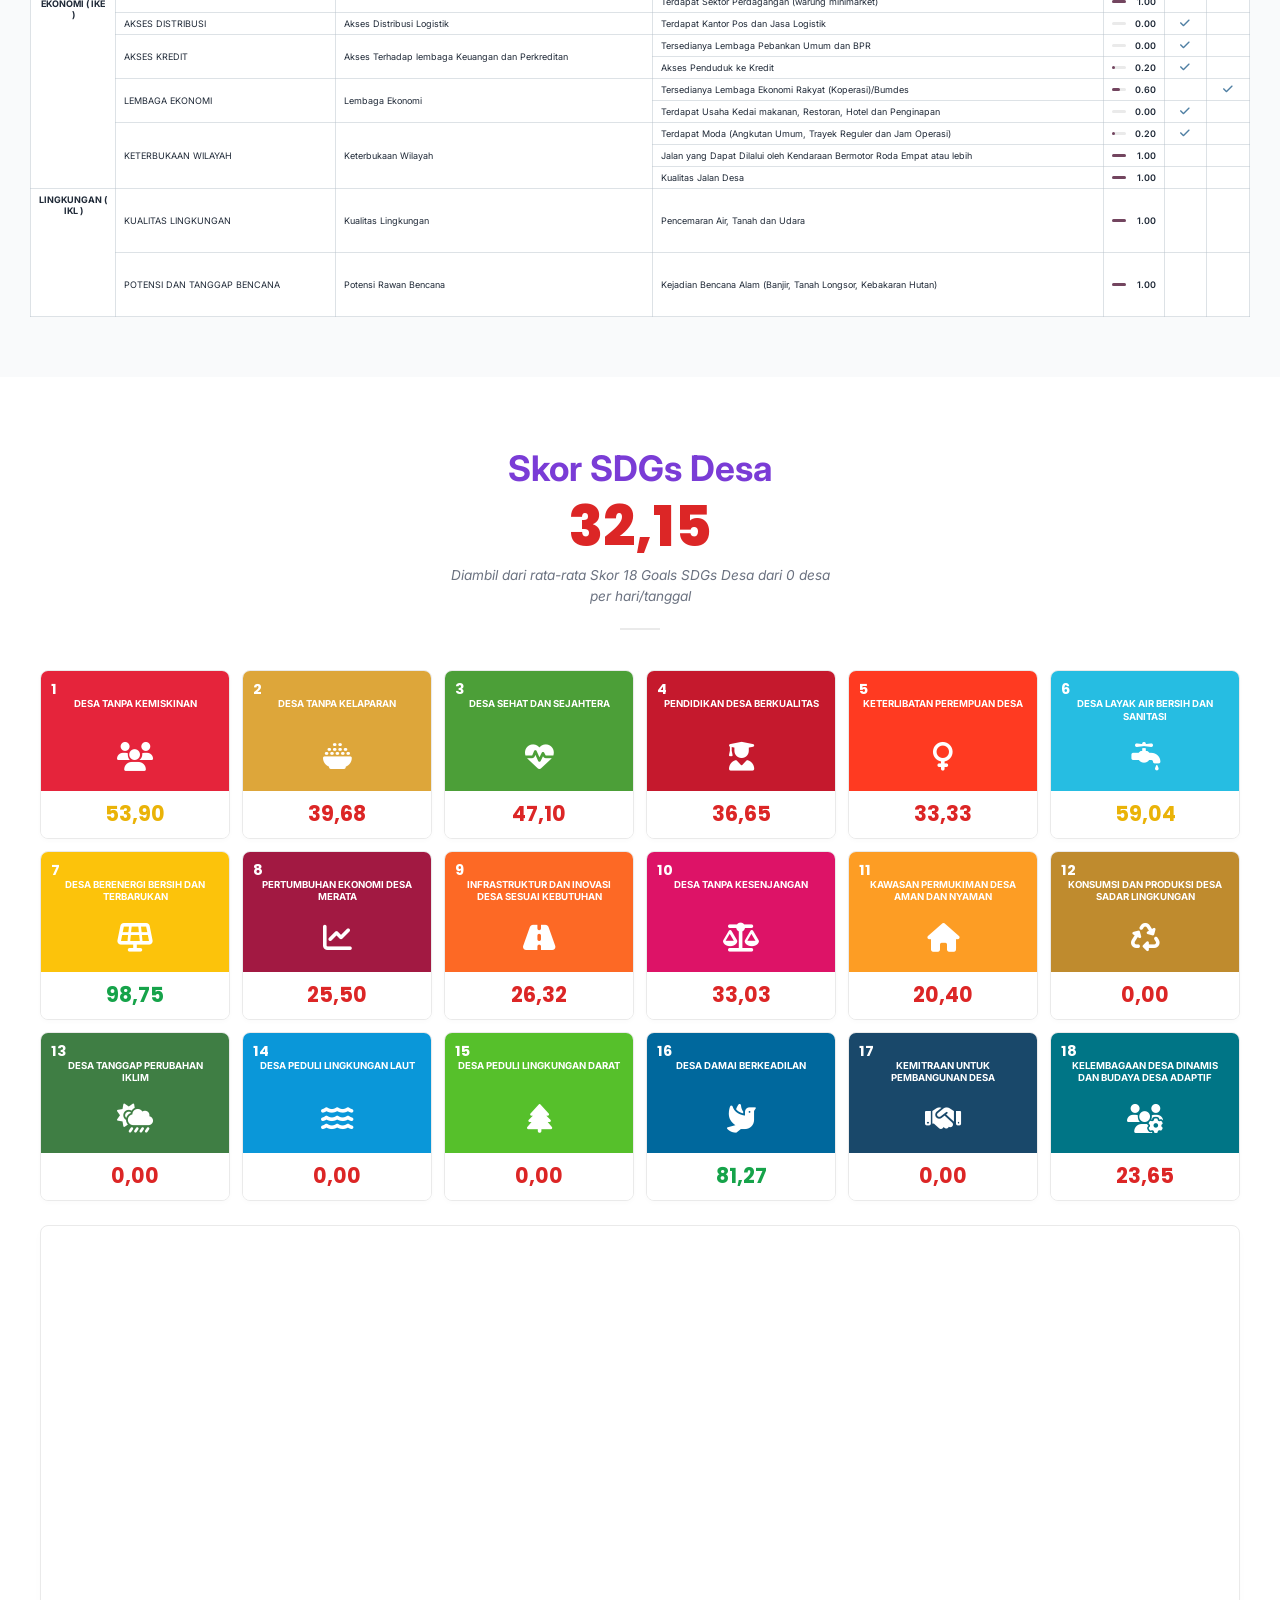
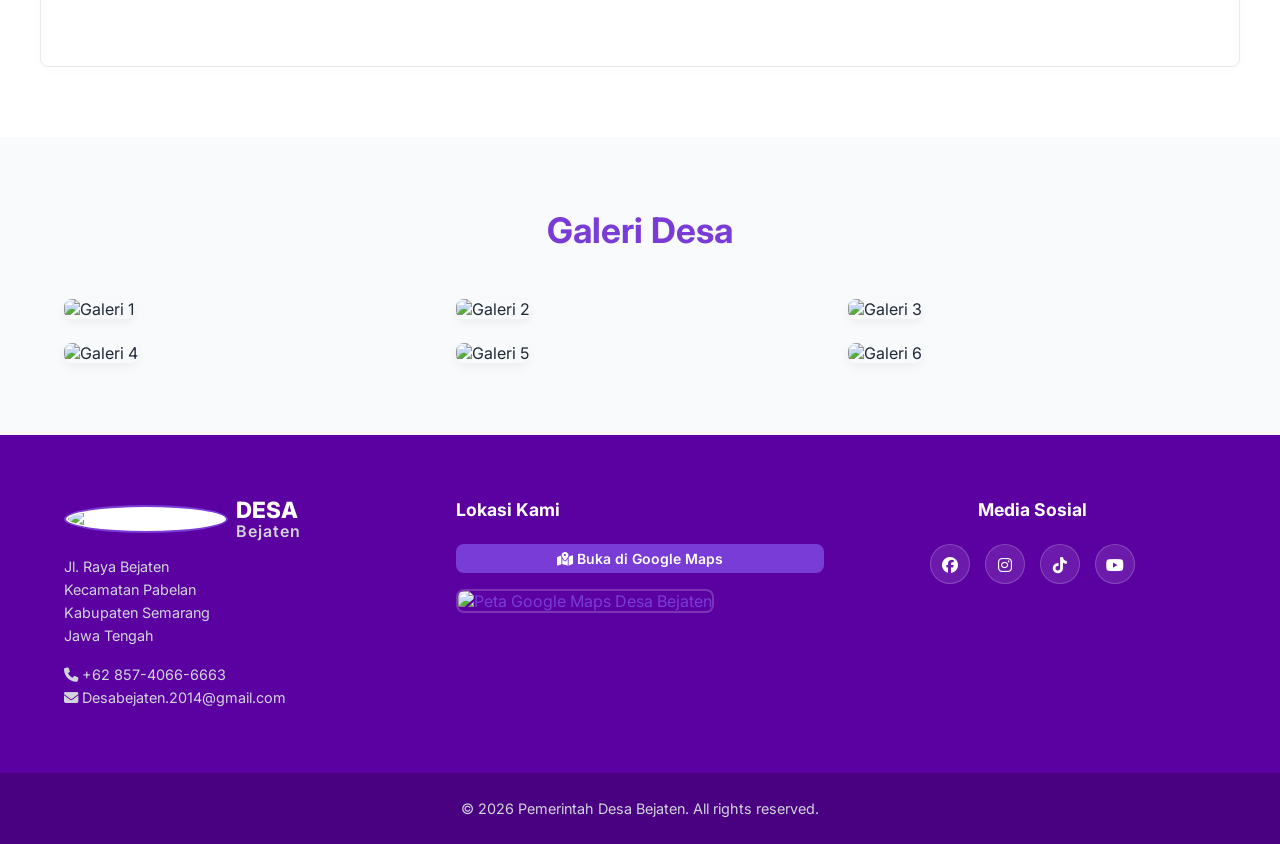
==== commit eae5b7e3: "Add files via upload" ====
--- a/index.html
+++ b/index.html
@@ -3,7 +3,7 @@
 
   <head>
     <meta charset="UTF-8">
-    <title>PROFIL DESA</title>
+    <title>PROFIL</title>
     <link rel="stylesheet" href="./style.css">
 
   </head>
@@ -37,14 +37,10 @@
                         </h1>
                     </div>
                 </div>
-                <div class="mobile-menu-toggle" id="mobile-menu-toggle">
-                    <i class="fas fa-bars"></i>
-                </div>
                 <nav id="main-nav">
                     <ul class="nav-links">
                         <li><a href="#hero" class="hover-popup"><i class="fas fa-home"></i></a></li>
                         <li class="dropdown">
-                            <!-- Menu Profil Diberikan class 'active-menu' agar berwarna ungu/berbeda -->
                             <a href="#profil" class="hover-popup active-menu">Profil ▾</a>
                             <ul class="dropdown-menu">
                                 <li><a href="#visi-misi">Visi Misi</a></li>
@@ -60,87 +56,84 @@
                         <li class="dropdown">
                             <a href="LEMBAGA/index.html" class="hover-popup">Lembaga ▾</a>
                             <ul class="dropdown-menu">
-                                <li><a href="#">BPD</a></li>
-                                <li><a href="#">Ketua RW</a></li>
-                                <li><a href="#">Ketua RT</a></li>
-                                <li><a href="#">PKK</a></li>
-                                <li><a href="#">Karang Taruna</a></li>
-                                <li><a href="#">Posyandu</a></li>
+                                <li><a href="LEMBAGA/index.html">BPD</a></li>
+                                <li><a href="LEMBAGA/index.html">Ketua RW</a></li>
+                                <li><a href="LEMBAGA/index.html">Ketua RT</a></li>
+                                <li><a href="LEMBAGA/index.html">PKK</a></li>
+                                <li><a href="LEMBAGA/index.html">Karang Taruna</a></li>
+                                <li><a href="LEMBAGA/index.html">Posyandu</a></li>
                             </ul>
                         </li>
                         <li class="dropdown">
                             <a href="STATISTIK/index.html" class="hover-popup">Statistik ▾</a>
                             <ul class="dropdown-menu">
-                                <li><a href="#">Persebaran dan Jumlah KK</a></li>
-                                <li><a href="#">Rekapitulasi Penduduk</a></li>
-                                <li><a href="#">Klasifikasi Kelompok Usia</a></li>
-                                <li><a href="#">Infrastruktur dan Kesehatan</a></li>
-                                <li><a href="#">Pendidikan</a></li>
-                                <li><a href="#">Indeks Kesejahteraan Sosial</a></li>
-                                <li><a href="#">Ketenagakerjaan</a></li>
-                                <li><a href="#">Pemuda dan Olahraga</a></li>
-                                <li><a href="#">Kesenian dan Kebudayaan Lokal</a></li>
-                                <li><a href="#">Peribadatan</a></li>
-                                <li><a href="#">Mata Pencaharian Utama (Tahun 2024)</a></li>
-                                <li><a href="#">Potensi Komoditi</a></li>
-                                <li><a href="#">Kelayakan Infrastruktur</a></li>
-                                <li><a href="#">Sarana dan Prasarana</a></li>
+                                <li><a href="STATISTIK/index.html">Persebaran dan Jumlah KK</a></li>
+                                <li><a href="STATISTIK/index.html">Rekapitulasi Penduduk</a></li>
+                                <li><a href="STATISTIK/index.html">Klasifikasi Kelompok Usia</a></li>
+                                <li><a href="STATISTIK/index.html">Infrastruktur dan Kesehatan</a></li>
+                                <li><a href="STATISTIK/index.html">Pendidikan</a></li>
+                                <li><a href="STATISTIK/index.html">Indeks Kesejahteraan Sosial</a></li>
+                                <li><a href="STATISTIK/index.html">Ketenagakerjaan</a></li>
+                                <li><a href="STATISTIK/index.html">Pemuda dan Olahraga</a></li>
+                                <li><a href="STATISTIK/index.html">Kesenian dan Kebudayaan Lokal</a></li>
+                                <li><a href="STATISTIK/index.html">Peribadatan</a></li>
+                                <li><a href="STATISTIK/index.html">Mata Pencaharian Utama (Tahun 2024)</a></li>
+                                <li><a href="STATISTIK/index.html">Potensi Komoditi</a></li>
+                                <li><a href="STATISTIK/index.html">Kelayakan Infrastruktur</a></li>
+                                <li><a href="STATISTIK/index.html">Sarana dan Prasarana</a></li>
                             </ul>
                         </li>
                         <li class="dropdown">
                             <a href="APDES/index.html" class="hover-popup">APBDes ▾</a>
                             <ul class="dropdown-menu">
-                                <li><a href="#">2025</a></li>
-                                <li><a href="#">2026</a></li>
+                                <li><a href="APDES/index.html">2025</a></li>
+                                <li><a href="APDES/index.html">2026</a></li>
                             </ul>
                         </li>
                         <li class="dropdown">
                             <a href="ATIKEL/index.html" class="hover-popup">Artikel ▾</a>
                             <ul class="dropdown-menu">
-                                <li><a href="#">Berita Desa</a></li>
-                                <li><a href="#">Berita Kabupaten</a></li>
-                                <li><a href="#">Berita Provinsi</a></li>
-                                <li><a href="#">Berita Nasional</a></li>
+                                <li><a href="ATIKEL/index.html">Berita Desa</a></li>
+                                <li><a href="ATIKEL/index.html">Berita Kabupaten</a></li>
+                                <li><a href="ATIKEL/index.html">Berita Provinsi</a></li>
+                                <li><a href="ATIKEL/index.html">Berita Nasional</a></li>
                             </ul>
                         </li>
                         <li class="dropdown">
                             <a href="POTENSI/index.html" class="hover-popup">Potensi ▾</a>
                             <ul class="dropdown-menu">
-                                <li><a href="#">Lapak Desa</a></li>
-                                <li><a href="#">UMKM</a></li>
+                                <li><a href="POTENSI/index.html">Lapak Desa</a></li>
+                                <li><a href="POTENSI/index.html">UMKM</a></li>
                             </ul>
                         </li>
                         <li class="dropdown">
                             <a href="INFORMASI/index.html" class="hover-popup">Informasi ▾</a>
                             <ul class="dropdown-menu">
-                                <li><a href="#">Cek DPT</a></li>
-                                <li><a href="#">Cek Bansos</a></li>
-                                <li><a href="#">Cek PBB</a></li>
+                                <li><a href="INFORMASI/index.html">Cek DPT</a></li>
+                                <li><a href="INFORMASI/index.html">Cek Bansos</a></li>
+                                <li><a href="INFORMASI/index.html">Cek PBB</a></li>
                             </ul>
                         </li>
                         <li class="dropdown">
                             <a href="REGULASI/index.html" class="hover-popup">Regulasi ▾</a>
                             <ul class="dropdown-menu">
-                                <li><a href="#">Peraturan Desa</a></li>
-                                <li><a href="#">JDIH Semarang</a></li>
+                                <li><a href="REGULASI/index.html">Peraturan Desa</a></li>
+                                <li><a href="REGULASI/index.html">JDIH Semarang</a></li>
                             </ul>
                         </li>
                         <li><a href="AGENDA/index.html" class="hover-popup">Agenda</a></li>
                         <li class="dropdown">
                             <a href="BUMDES/index.html" class="hover-popup">BUMDes ▾</a>
                             <ul class="dropdown-menu">
-                                <li><a href="#">Unit Air</a></li>
-                                <li><a href="#">Unit Peternakan Ayam KUB</a></li>
+                                <li><a href="BUMDES/index.html">Unit Air</a></li>
+                                <li><a href="BUMDES/index.html">Unit Peternakan Ayam KUB</a></li>
                             </ul>
                         </li>
                         <li><a href="PENGADUAN/index.html" class="hover-popup">Pengaduan</a></li>
                     </ul>
                     <div class="nav-actions">
                         <button id="theme-toggle" class="btn-theme-toggle hover-popup"><i class="fas fa-moon"></i></button>
-                        
-                        <!-- Button PPKO BEM FEB UNDIP (Dropdown/Submenu Dihilangkan) -->
-                        <button class="btn btn-admin hover-popup"><i class="fas fa-graduation-cap"></i> PPKO BEM FEB UNDIP</button>
-                        
+                        <a href="https://menitidesabejaten.github.io/profil/" class="btn btn-admin hover-popup"><i class="fas fa-graduation-cap"></i> PPKO BEM FEB UNDIP</a>
                         <button id="btn-open-login" class="btn btn-admin hover-popup"><i class="fas fa-lock"></i> Admin</button>
                     </div>
                 </nav>
@@ -149,7 +142,6 @@
         
         <section id="hero">
             <div class="hero-overlay"></div>
-            <!-- hover-popup dihilangkan dari hero-content agar background tidak berefek pop-up -->
             <div class="hero-content">
                 <div class="hero-content-flex">
                     <div class="hero-logo-side">
@@ -213,7 +205,7 @@
                     <p>Desa Bejaten merupakan satuan wilayah pemerintahan yang berada di Kecamatan Pabelan Kabupaten Semarang berdasarkan struktur pemerintahannya merupakan Desa / Kalurahan yang dipimpin seorang Kepala Desa. Ada Dusun yang merupakan pembagian wilayah administrasi. Dibawah Dusun terbagi lagi dalam satuan wilayah administrasi RW dan RT yang jumlah keseluruhan dalam satu Desa / Kalurahan ada 3 RW 10 RT.</p>
                     <p>Setiap Desa pasti memiliki sejarah dan latar belakang sendiri-sendiri, dari satu Desa dengan Desa yang lain mempunyai latar belakang peradaban yang berbeda. Hal ini dapat dilihat dari watak dan karakter dari masing-masing Desa. <strong>"SEJE DESO MOWO CHORO"</strong> Sejarah Desa atau Desa seringkali ada dalam dongeng dari orang-orang terdahulu yang biasanya diceritakan dari generasi ke generasi, yang akhirnya sampai sekarang menjadi peninggalan sejarah yang tak ternilai harganya. Diharapkan kepada putra-putra Desa mengetahui sejarah tentang desanya untuk saat ini, namun dengan panjangnya rantai sejarah dari generasi terdahulu, genersi yang sekarang hanya ditinggali dengan dongeng-dongeng ketidak pastian.</p>
                     <p>Sepertihalnya Desa Bejaten juga memiliki sejarah, yang sampai saat ini belum dapat digali tentang kebenaran dari cerita itu, karena sejarah yang ada tingal dari mulut ke mulut, yang tragisnya lagi orang-orang yang dianggap tahu sejarah tentang Desa Bejaten sudah tidak ada.</p>
-                    <p>Desa Bejaten terletak di sebelah utara timur laut kota kecil yaitu kota Salatiga, menurut beberapa nara sumber yang berhasil ditemui dalam rangka mengkorek informasi yang dijadikan pedoman untuk mengetahui "asal usul" Desa Bejaten dahulu namanya Pejaten semasa penjajahan Belanda bangsa Belanda tidak bisa mengucapkan kata "Pe" bisanya "Be" sehingga sampai sekarang Desa Pejaten terpanggil Desa Bejaten. Desa Bejaten mempunyai dua fersi sejarah yang sampai sekarang belum tahu kepastiannya.</p>
+                    <p>Desa Bejaten terletak di sebelah utara timur laut kota kecil yaitu kota Salatiga, menurut beberapa nara sumber yang berhasil ditemui dalam rangka mengkorek informasi yang dijadikan pedoman untuk mengetahui "asal usul" Desa Bejaten dahulu namanya Pejaten semasa penjajahan Belanda bangsa Belanda tidak bisa mengucapkan kata "Pe" bisanya "Be" sehingga sampai sekarang Desa Bejaten terpanggil Desa Bejaten. Desa Bejaten mempunyai dua fersi sejarah yang sampai sekarang belum tahu kepastiannya.</p>
                     <p>Pada jaman kerajan. Wilayah salatiga dan sekitarnya adalah dibawah kerajaan mataram, termasuk hutan jati yang berada di sebelah timur laut Salatiga. Desa hutan jati tersebut terdapat seorang pertapa yang tidak diketahui nama dan asal-usulnya, menetap dan bermukim di hutan jati tersebut untuk pengingat-ingat wilayah tersebut di berinama Pejaten, pengambilan nama Pejaten tersebut sampai sekarang belum tahu asal-usulnya. Ada dua fersi sejarah yang sampai sekarang belum tahu kepastiannya. Versi pertama apakah sejarah Pejaten pada waktu itu di ambil dari sejarah yang karena dulu Desa Hutan jati, kalau itu sejarah yang terjadi ya ada benarnya karena sampai sekarang masih sering ditemukan tunggak-tunggak jati yang mempunyai diameter lebih dari 1 meter yang mungkin usianya sudah ratusan tahun sewaktu ditebang.</p>
                     <p>Versi kedua. Alkisah, dulu hidup seorang pertapa tua yang bernama mbah jati, beliau sebatang kara, menurut sumber sejarah beliau meninggal tanpa meninggalkan keturunan dan makamnya masih terawat sampai sekarang. Apakah mbah Jati dinamakan Mbah Jati karena hidup di hutan Jati atau memang kebetulan nama pertapa tersebut juga mbah Jati yang hidup di hutan jati. karena kedua fersi tersebut masih mempunyai bukti sejarah semua yaitu kalau Desa Pejaten dulu dinamai karena hutan jati, sekarang masih ada bukti dengan sering ditemukannya tunggak jati yang kalau diprediksi sudah ratusan tahun usianya. Dan kalau Desa Pejaten dulu dinamai karena yang bukak alas itu mbah jati juga ada benarnya karena masih ada bukti, dengan adanya makam Mbah Jati dan keduanya merupakan bukti sejarah, kebenarannya, Wallahu Alam bisshowab.</p>
                 </div>
@@ -279,12 +271,9 @@
                     <h2>Pemerintah Desa</h2>
                     <p>Struktur Organisasi Pemerintahan Desa Bejaten</p>
                 </div>
-
-                <!-- Foto Struktur Ditambahkan Di Sini Dengan Efek Pop-up & Cahaya -->
                 <div class="struktur-utama-img-container">
                     <img src="https://res.cloudinary.com/drxc5e7gf/image/upload/v1788900614/WhatsApp_Image_2026-09-08_at_10.40.11_vat5iy.jpg" alt="Struktur Perangkat Desa" class="struktur-img" tabindex="0">
                 </div>
-
                 <div class="org-chart">
                     <div class="org-level">
                         <div class="org-card hover-popup">
@@ -470,7 +459,7 @@
                 </div>
                 <div class="footer-col text-center hover-popup">
                     <h3>Media Sosial</h3>
-                    <div class="social-links justify-center mt-3">
+                    <div class="social-links justify-center mt-3" style="display: flex; justify-content: center; align-items: center; flex-wrap: wrap;">
                         <a href="https://www.facebook.com/desaa.bejaten?mibextid=ZbWKwL" target="_blank" class="hover-popup"><i class="fab fa-facebook"></i></a>
                         <a href="https://www.instagram.com/desabejaten_official?igsi=NnRnazQzdXlvNmhu" target="_blank" class="hover-popup"><i class="fab fa-instagram"></i></a>
                         <a href="https://www.tiktok.com/@desabejaten?_r=1&_t=ZS-99EZdlMnLEb" target="_blank" class="hover-popup"><i class="fab fa-tiktok"></i></a>
@@ -513,7 +502,9 @@
     
     <div id="owl-system" aria-label="Interactive Owl Mascot" tabindex="-1">
         <div id="owl-wrapper">
-            <img id="owl-img" src="" alt="Owl Mascot">
+            <a href="https://menitidesabejaten.github.io/profil/" id="owl-link" style="pointer-events: auto;">
+                <img id="owl-img" src="" alt="Owl Mascot">
+            </a>
             <div id="owl-fx"></div>
         </div>
     </div>
--- a/style.css
+++ b/style.css
@@ -2,7 +2,6 @@
    CSS VARIABLES & PALETTE DENGAN DARK MODE SUPPORT
    ========================================================================== */
 :root {
-    /* Identitas Warna Asli */
     --primary-dark: #5B01A2;
     --primary: #7A3CD6;
     --secondary: #3B82C4;
@@ -14,7 +13,6 @@
     --white: #FFFFFF;
     --accent-admin: #f97316;
     --accent-admin-hover: #ea580c;
-    /* Variabel Warna Light Mode */
     --bg-main: #F9FAFB;
     --bg-section: #FFFFFF;
     --text-main: #1F2937;
@@ -28,11 +26,9 @@
     --dropdown-hover: #F1ECFA;
     --table-header: #f7f8fa;
     --table-border: rgba(180,190,200,0.45);
-    /* Opacity tekstur latar */
     --texture-opacity: 0.05;
 }
 [data-theme="dark"] {
-    /* Variabel Warna Dark Mode */
     --bg-main: #111827;
     --bg-section: #1F2937;
     --text-main: #F9FAFB;
@@ -48,6 +44,7 @@
     --table-border: #4B5563;
     --texture-opacity: 0.08;
 }
+
 /* ==========================================================================
    GLOBAL RESET & TEXTURE BACKGROUND
    ========================================================================== */
@@ -77,12 +74,14 @@
 .img-fluid { max-width: 100%; height: auto; }
 .border-rounded { border-radius: 12px; }
 .shadow { box-shadow: 0 5px 15px rgba(0,0,0,0.1); }
+
 /* ==========================================================================
    HOVER POP-UP EFFECTS
    ========================================================================== */
 .hover-popup { transition: transform 0.3s ease, box-shadow 0.3s ease; }
 .hover-popup:hover { transform: translateY(-4px) scale(1.02); box-shadow: 0 10px 20px rgba(0,0,0,0.12); z-index: 10; }
 a.hover-popup:hover, .section-header.hover-popup:hover, .sdgs-header.hover-popup:hover, .idm-header-summary.hover-popup:hover, .idm-table-wrapper.hover-popup:hover, .hero-text-side.hover-popup:hover, .hero-logo-glow-wrapper.hover-popup:hover { box-shadow: none; }
+
 /* ==========================================================================
    LAYOUT & GRID
    ========================================================================== */
@@ -94,11 +93,11 @@
 .grid-2 { display: grid; grid-template-columns: repeat(auto-fit, minmax(400px, 1fr)); gap: 1.5rem; }
 .grid-3 { display: grid; grid-template-columns: repeat(auto-fit, minmax(300px, 1fr)); gap: 1.5rem; }
 .grid-8 { display: grid; grid-template-columns: repeat(auto-fit, minmax(120px, 1fr)); gap: 1rem; }
-/* Buttons */
 .btn { display: inline-block; padding: 0.75rem 1.5rem; border-radius: 8px; font-weight: 600; cursor: pointer; border: none; transition: 0.3s; text-align: center; }
 .btn-primary { background-color: var(--primary); color: var(--white); }
 .btn-primary:hover { background-color: var(--primary-dark); }
 .btn-sm { padding: 0.4rem 0.8rem; font-size: 0.875rem; }
+
 /* ==========================================================================
    HEADER & NAVBAR
    ========================================================================== */
@@ -106,52 +105,48 @@
 .header-container { 
     display: flex; justify-content: space-between; align-items: center; 
     padding: 1rem 2%; max-width: 98%; margin: 0 auto; 
-}
-.desa-identity { display: flex; align-items: center; gap: 12px; }
+    flex-wrap: nowrap; 
+    overflow: visible; 
+}
+.header-container::-webkit-scrollbar { display: none; }
+.desa-identity { display: flex; align-items: center; gap: 12px; flex-shrink: 0;}
 .desa-logo { width: 48px; height: 48px; border-radius: 50%; object-fit: contain; background: #fff; padding: 3px; border: 2px solid var(--primary); }
 .desa-title h1 { display: flex; flex-direction: column; align-items: flex-start; justify-content: center; gap: 2px; margin: 0; }
 .desa-top { font-size: 1.5rem; font-weight: 800; color: var(--primary); line-height: 1; text-transform: uppercase;}
 .bejaten-bottom { font-size: 1.05rem; font-weight: 600; color: var(--text-muted); line-height: 1; letter-spacing: 1px; }
 .mobile-menu-toggle { display: none; font-size: 1.5rem; cursor: pointer; color: var(--primary); }
-#main-nav { display: flex; align-items: center; gap: 15px; }
-/* Nav Links Layout */
-.nav-links { list-style: none; display: flex; gap: 10px; align-items: center; }
-.nav-links li a { color: var(--nav-link); font-size: 0.9rem; font-weight: 500; padding: 0.4rem; text-transform: capitalize; transition: color 0.3s; }
+#main-nav { display: flex; align-items: center; gap: 15px; flex-shrink: 0;}
+
+.nav-links { list-style: none; display: flex; gap: 6px; align-items: center; flex-shrink: 0;}
+.nav-links li a { color: var(--nav-link); font-size: 0.85rem; font-weight: 500; padding: 0.35rem; text-transform: capitalize; transition: color 0.3s; white-space: nowrap; }
 .nav-links li a:hover { color: var(--nav-link-hover); }
-
-/* Class Tambahan Untuk Menu Aktif (Profil) */
-.nav-links li a.active-menu {
-    color: var(--primary);
-    font-weight: 700;
-}
-[data-theme="dark"] .nav-links li a.active-menu {
-    color: var(--blue-light);
-}
-
-/* Dropdown */
+.nav-links li a.active-menu { color: var(--primary); font-weight: 700; }
+[data-theme="dark"] .nav-links li a.active-menu { color: var(--blue-light); }
 .dropdown { position: relative; }
 .dropdown-menu { 
     position: absolute; top: 100%; left: 0; background: var(--dropdown-bg); box-shadow: 0 4px 12px rgba(0,0,0,0.1); border-radius: 8px; list-style: none;
     min-width: 250px; padding: 0.5rem 0; opacity: 0; visibility: hidden; transition: 0.3s ease; transform: translateY(10px); z-index: 100; border: 1px solid var(--card-border);
 }
 .dropdown:hover .dropdown-menu { opacity: 1; visibility: visible; transform: translateY(0); }
-.dropdown-menu li a { display: block; padding: 0.75rem 1.5rem; }
+.dropdown-menu li a { display: block; padding: 0.6rem 1.2rem; white-space: normal; }
 .dropdown-menu li a:hover { background: var(--dropdown-hover); }
-.nav-actions { display: flex; gap: 10px; align-items: center; }
+
+.nav-actions { display: flex; gap: 8px; align-items: center; flex-shrink: 0; }
 .btn-admin { 
-    background-color: var(--accent-admin); color: white; padding: 0 1rem; 
-    border-radius: 6px; font-size: 0.9rem; font-weight: 600; height: 42px; 
-    display: inline-flex; align-items: center; justify-content: center; gap: 8px; 
-}
-.btn-admin:hover { background-color: var(--accent-admin-hover); }
+    background-color: var(--accent-admin); color: white; padding: 0 0.8rem; 
+    border-radius: 6px; font-size: 0.85rem; font-weight: 600; height: 40px; 
+    display: inline-flex; align-items: center; justify-content: center; gap: 6px; white-space: nowrap;
+}
+.btn-admin:hover { background-color: var(--accent-admin-hover); color: white;}
 .btn-theme-toggle { 
     background: transparent; border: 2px solid var(--primary); color: var(--primary); 
-    padding: 0 0.8rem; border-radius: 6px; cursor: pointer; transition: 0.3s; font-size: 1rem;
-    height: 42px; display: inline-flex; align-items: center; justify-content: center;
+    padding: 0 0.7rem; border-radius: 6px; cursor: pointer; transition: 0.3s; font-size: 0.95rem;
+    height: 40px; display: inline-flex; align-items: center; justify-content: center; flex-shrink: 0;
 }
 .btn-theme-toggle:hover { background: var(--primary); color: white; }
 [data-theme="dark"] .btn-theme-toggle { border-color: var(--blue-light); color: var(--blue-light); }
 [data-theme="dark"] .btn-theme-toggle:hover { background: var(--blue-light); color: var(--bg-main); }
+
 /* ==========================================================================
    HERO SECTION
    ========================================================================== */
@@ -203,6 +198,7 @@
     75%  { transform: scale(0.95); opacity: 1; }
     100% { transform: scale(1); opacity: 1; }
 }
+
 /* ==========================================================================
    QUICK ACCESS & PROFIL SECTIONS
    ========================================================================== */
@@ -221,36 +217,20 @@
 .admin-card ul { list-style: none; }
 .admin-card ul li { margin-bottom: 10px; color: var(--text-muted); border-bottom: 1px dashed var(--card-border); padding-bottom: 5px; }
 
-/* Struktur Organisasi Utama (Gambar Baru) & Chart */
-.struktur-utama-img-container {
-    text-align: center;
-    margin-bottom: 3rem;
-}
+/* Struktur Organisasi Utama */
+.struktur-utama-img-container { text-align: center; margin-bottom: 3rem; }
 .struktur-img {
-    width: 100%;
-    max-width: 900px;
-    border-radius: 12px;
-    box-shadow: 0 5px 15px rgba(0,0,0,0.1);
+    width: 100%; max-width: 900px; border-radius: 12px; box-shadow: 0 5px 15px rgba(0,0,0,0.1);
     transition: transform 0.4s cubic-bezier(0.175, 0.885, 0.32, 1.275), box-shadow 0.4s ease, filter 0.4s ease;
-    cursor: pointer;
-    display: block;
-    margin: 0 auto;
-}
-.struktur-img:hover {
-    transform: scale(1.02);
-}
+    cursor: pointer; display: block; margin: 0 auto;
+}
+.struktur-img:hover { transform: scale(1.02); }
 .struktur-img:active, .struktur-img:focus {
     transform: scale(1.06);
     box-shadow: 0 0 35px 15px rgba(122, 60, 214, 0.6), 0 0 60px 20px rgba(255, 255, 255, 0.6);
-    filter: brightness(1.15);
-    outline: none;
-    z-index: 20;
-    position: relative;
-}
-[data-theme="dark"] .struktur-img:active, [data-theme="dark"] .struktur-img:focus {
-    box-shadow: 0 0 35px 15px rgba(121, 191, 230, 0.5), 0 0 60px 20px rgba(255, 255, 255, 0.4);
-}
-
+    filter: brightness(1.15); outline: none; z-index: 20; position: relative;
+}
+[data-theme="dark"] .struktur-img:active, [data-theme="dark"] .struktur-img:focus { box-shadow: 0 0 35px 15px rgba(121, 191, 230, 0.5), 0 0 60px 20px rgba(255, 255, 255, 0.4); }
 .org-chart { text-align: center; margin-top: 2rem; }
 .org-level { display: flex; justify-content: center; gap: 30px; flex-wrap: wrap; position: relative; }
 .org-level.flex-row { max-width: 1000px; margin: 0 auto; }
@@ -262,6 +242,7 @@
 .line-down { width: 2px; height: 30px; }
 .line-branch { width: 2px; height: 30px; }
 .mb-space { height: 30px; background: transparent; }
+
 /* ==========================================================================
    SECTION IDM & SDGS
    ========================================================================== */
@@ -271,7 +252,7 @@
 .idm-tabs { display: flex; border-bottom: 1px solid var(--card-border); }
 .idm-tab { padding: 8px 16px; font-size: 10px; text-transform: uppercase; color: var(--text-muted); cursor: pointer; border-right: 1px solid var(--card-border); font-weight: 600; background: var(--bg-section); }
 .idm-tab.active { background: var(--card-bg); color: var(--text-main); border-bottom: 2px solid transparent; }
-.idm-summary-content { display: flex; justify-content: flex-start; align-items: center; padding: 15px; gap: 60px; }
+.idm-summary-content { display: flex; justify-content: flex-start; align-items: center; padding: 15px; gap: 20px; flex-wrap: wrap; }
 .idm-info-col { display: flex; flex-direction: column; gap: 4px; }
 .idm-info-row { font-size: 9px; font-weight: 600; color: var(--text-muted); display: flex; text-transform: uppercase; }
 .idm-info-row .lbl { width: 90px; }
@@ -280,7 +261,7 @@
 #idm-mini-pie { width: 80px; height: 80px; }
 .idm-pie-legend { font-size: 8px; color: var(--text-main); font-weight: 600; display: flex; flex-direction: column; gap: 4px; }
 .idm-table-wrapper { width: 100%; overflow-x: auto; background: var(--card-bg); }
-.idm-complex-table { width: 100%; border-collapse: collapse; font-size: 9px; color: var(--text-main); background: var(--card-bg); table-layout: fixed; }
+.idm-complex-table { width: 100%; min-width: 900px; border-collapse: collapse; font-size: 9px; color: var(--text-main); background: var(--card-bg); table-layout: fixed; }
 .idm-complex-table th, .idm-complex-table td { border: 1px solid var(--table-border); padding: 5px 8px; vertical-align: middle; }
 .idm-complex-table th { background-color: var(--table-header); font-weight: 700; text-align: center; color: var(--text-main); letter-spacing: 0.3px; }
 .idm-complex-table td { background-color: var(--card-bg); }
@@ -307,8 +288,10 @@
 .sdg-score-val { font-size: 1.3rem; font-weight: 700; font-family: 'Poppins', sans-serif; line-height: 1.1; }
 .sdgs-chart-container { background: var(--card-bg); border-radius: 8px; padding: 20px; border: 1px solid var(--card-border); box-shadow: 0 4px 10px rgba(0,0,0,0.02); transition: 0.3s; }
 #sdgs-bar-chart { width: 100%; height: 400px; }
+
 /* Galeri */
 .gallery-item img { width: 100%; height: 220px; object-fit: cover; border-radius: 8px; box-shadow: 0 4px 10px rgba(0,0,0,0.05); transition: 0.3s; }
+
 /* ==========================================================================
    FOOTER & MODAL LOGIN
    ========================================================================== */
@@ -316,11 +299,12 @@
 #main-footer h3 { color: var(--white); margin-bottom: 1.5rem; font-size: 1.1rem; }
 #main-footer p { color: #d1d5db; font-size: 0.9rem; }
 .footer-brand { display: flex; align-items: center; margin-bottom: 1rem; }
-.social-links { display: flex; gap: 15px; }
+.social-links { display: flex; gap: 15px; justify-content: center; align-items: center; flex-wrap: wrap; }
 .social-links a { display: inline-block; width: 40px; height: 40px; background: rgba(255,255,255,0.1); text-align: center; line-height: 40px; border-radius: 50%; color: white; border: 1px solid rgba(255,255,255,0.2); transition: 0.3s; }
 .social-links a:hover { background: var(--secondary); }
 .footer-bottom { background: rgba(0,0,0,0.2); text-align: center; padding: 1.5rem; margin-top: 3rem; }
 .footer-bottom p { margin: 0; font-size: 0.85rem; }
+
 /* Modal overlay */
 .modal-overlay { position: fixed; top: 0; left: 0; width: 100%; height: 100%; background: rgba(0,0,0,0.6); z-index: 9999; display: none; align-items: center; justify-content: center; }
 .modal-content { background: var(--card-bg); width: 90%; max-width: 400px; border-radius: 12px; overflow: hidden; transition: 0.3s;}
@@ -333,8 +317,9 @@
 .form-control { width: 100%; padding: 0.75rem; border: 1px solid var(--card-border); border-radius: 6px; font-size: 1rem; background: var(--bg-main); color: var(--text-main); transition: 0.3s;}
 .modal-actions { display: flex; justify-content: flex-end; gap: 10px; margin-top: 2rem; }
 .alert-danger { background: #fee2e2; color: #991b1b; padding: 1rem; border-radius: 6px; margin-bottom: 1rem; font-size: 0.9rem; }
-/* ==========================================================================
-   INTERACTIVE OWL MASCOT SYSTEM (MENGINTIP & CUTE ANIMATIONS)
+
+/* ==========================================================================
+   INTERACTIVE OWL MASCOT SYSTEM
    ========================================================================== */
 #owl-system {
     position: fixed; top: 0; left: 0; width: 100vw; height: 100vh;
@@ -364,25 +349,81 @@
     50%  { transform: translate(-50%, -50%) scale(1.4) translateY(-10px); opacity: 1; }
     100% { transform: translate(-50%, -50%) scale(1) translateY(-20px); opacity: 0; }
 }
-/* ==========================================================================
-   RESPONSIVE DESIGN (MOBILE & TABLET)
+
+
+/* ==========================================================================
+   RESPONSIVE DESIGN (LAPTOP, TABLET & DESKTOP MODE HP) - KUNCI PERBAIKAN DI SINI
+   ========================================================================== */
+
+/* Laptop Standar & Mode Desktop Layar Sedang (hingga 1366px) */
+@media (min-width: 769px) and (max-width: 1366px) {
+    .header-container { padding: 0.8rem 1%; }
+    .desa-identity { gap: 8px; }
+    .desa-logo { width: 40px; height: 40px; }
+    .desa-top { font-size: 1.3rem; }
+    .bejaten-bottom { font-size: 0.9rem; }
+    
+    .nav-links { gap: 3px; }
+    .nav-links li a { font-size: 0.75rem; padding: 0.25rem; }
+    
+    .nav-actions { gap: 6px; }
+    .btn-admin { font-size: 0.75rem; padding: 0 0.6rem; height: 36px; gap: 4px; }
+    .btn-admin i { font-size: 0.75rem; }
+    .btn-theme-toggle { font-size: 0.8rem; padding: 0 0.5rem; height: 36px; }
+    
+    .dropdown-menu { min-width: 200px; }
+    .dropdown-menu li a { font-size: 0.75rem; padding: 0.5rem 1rem; }
+}
+
+/* Tablet & Mode Desktop Layar HP (hingga 1050px, termasuk view 980px Chrome Desktop Mode) */
+@media (min-width: 769px) and (max-width: 1050px) {
+    .header-container { padding: 0.6rem 1%; }
+    .desa-identity { gap: 6px; }
+    .desa-logo { width: 34px; height: 34px; }
+    .desa-top { font-size: 1.1rem; }
+    .bejaten-bottom { font-size: 0.8rem; }
+    
+    .nav-links { gap: 1px; }
+    .nav-links li a { font-size: 0.65rem; padding: 0.2rem; }
+    
+    .nav-actions { gap: 4px; }
+    .btn-admin { font-size: 0.65rem; padding: 0 0.4rem; height: 32px; gap: 3px; }
+    .btn-admin i { font-size: 0.65rem; }
+    .btn-theme-toggle { font-size: 0.7rem; padding: 0 0.4rem; height: 32px; }
+    
+    .dropdown-menu { min-width: 180px; }
+    .dropdown-menu li a { font-size: 0.7rem; padding: 0.4rem 0.8rem; }
+}
+
+/* ==========================================================================
+   RESPONSIVE DESIGN (MOBILE)
    ========================================================================== */
 @media (max-width: 1024px) {
-    .sdgs-grid { grid-template-columns: repeat(4, 1fr); }
-    .org-level { gap: 15px; }
-}
+    .grid-2, .grid-3 { grid-template-columns: repeat(auto-fit, minmax(300px, 1fr)); }
+    .sdgs-grid { grid-template-columns: repeat(3, 1fr); }
+}
+
 @media (max-width: 768px) {
-    .header-container { flex-wrap: wrap; }
-    .mobile-menu-toggle { display: block; }
-    #main-nav { display: none; flex-direction: column; width: 100%; margin-top: 1rem; padding: 1rem 0; border-top: 1px solid var(--card-border); }
-    #main-nav.active { display: flex; }
-    .nav-links { flex-direction: column; width: 100%; align-items: flex-start; }
-    .nav-links li { width: 100%; }
-    .nav-links li a { display: block; padding: 10px; border-bottom: 1px solid var(--card-border); width: 100%; }
-    .dropdown-menu { position: static; box-shadow: none; display: none; padding-left: 1rem; border: none;}
-    .dropdown:hover .dropdown-menu { display: block; opacity: 1; visibility: visible; transform: none; }
-    .nav-actions { flex-direction: column; width: 100%; padding: 10px; align-items: stretch;}
-    .btn-admin, .btn-theme-toggle { width: 100%; margin-bottom: 10px; justify-content: flex-start; text-align: left; }
+    /* Navbar di HP digeser horizontal (sama dengan bentuk di laptop) */
+    .header-container {
+        justify-content: flex-start; gap: 15px; padding-left: 1rem; padding-right: 1rem;
+        overflow-x: auto; /* Scroll horizontal hanya aktif di perangkat mobile */
+        -ms-overflow-style: none; scrollbar-width: none;
+        -webkit-overflow-scrolling: touch;
+    }
+    .header-container::-webkit-scrollbar { display: none; }
+    .mobile-menu-toggle { display: none !important; }
+    #main-nav { display: flex !important; flex-direction: row; width: auto; margin-top: 0; padding: 0; border: none; align-items: center;}
+    .nav-links { display: flex; flex-direction: row; align-items: center; gap: 10px; width: auto; }
+    .nav-links li { width: auto; white-space: nowrap; }
+    .nav-links li a { display: inline-block; padding: 0.4rem; border: none; width: auto; font-size: 0.85rem;}
+    .nav-actions { display: flex; flex-direction: row; margin-left: 10px; align-items: center; gap: 10px; margin-bottom: 0; width: auto; }
+    .btn-admin, .btn-theme-toggle { width: auto; margin-bottom: 0; }
+    
+    /* Membantu dropdown agar tidak melebar terlalu keluar batas di HP */
+    .dropdown-menu { left: 0; right: auto; min-width: 200px; }
+
+    /* Hero */
     .hero-content-flex { flex-direction: column; text-align: center; gap: 20px;}
     .hero-text-side { align-items: center; }
     .hero-text-side h2 { text-align: center; font-size: 1.8rem; }
@@ -391,16 +432,25 @@
     .hero-logo-glow-wrapper { width: 180px; height: 180px; }
     .hero-glow-effect { width: 210px; height: 210px; }
     .hero-clean-logo { width: 170px; height: 170px; }
-    .idm-summary-content { flex-direction: column; align-items: flex-start; gap: 20px;}
-    .idm-pie-container { margin-left: 0; }
-    .sdgs-grid { grid-template-columns: repeat(3, 1fr); }
-}
+    
+    /* Layout grid general */
+    .grid-2, .grid-3, .grid-8 { grid-template-columns: 1fr; }
+    
+    /* Penyesuaian spesifik IDM & SDGs */
+    .idm-summary-content { flex-direction: column; align-items: flex-start; }
+    .idm-pie-container { margin-left: 0; margin-top: 15px; }
+    .sdgs-grid { grid-template-columns: repeat(2, 1fr); }
+    .org-level { gap: 15px; }
+    .org-card { width: 100%; max-width: 260px; }
+    
+    /* Footer */
+    .footer-col { text-align: center; }
+    .desa-identity.footer-brand { justify-content: center; }
+    .maps-container { width: 100%; }
+}
+
 @media (max-width: 480px) {
-    .sdgs-grid { grid-template-columns: repeat(2, 1fr); gap: 8px; }
-    .sdg-title { font-size: 0.55rem; }
-    .sdg-icon { font-size: 1.5rem; }
-    .sdg-score-val { font-size: 1.1rem; }
-    .org-card { width: 100%; max-width: 260px;}
+    .sdgs-grid { grid-template-columns: 1fr; }
     .hero-logo-glow-wrapper { width: 140px; height: 140px; }
     .hero-glow-effect { width: 160px; height: 160px; }
     .hero-clean-logo { width: 130px; height: 130px; }
--- a/style.css
+++ b/style.css
@@ -2,7 +2,6 @@
    CSS VARIABLES & PALETTE DENGAN DARK MODE SUPPORT
    ========================================================================== */
 :root {
-    /* Identitas Warna Asli */
     --primary-dark: #5B01A2;
     --primary: #7A3CD6;
     --secondary: #3B82C4;
@@ -14,7 +13,6 @@
     --white: #FFFFFF;
     --accent-admin: #f97316;
     --accent-admin-hover: #ea580c;
-    /* Variabel Warna Light Mode */
     --bg-main: #F9FAFB;
     --bg-section: #FFFFFF;
     --text-main: #1F2937;
@@ -28,11 +26,9 @@
     --dropdown-hover: #F1ECFA;
     --table-header: #f7f8fa;
     --table-border: rgba(180,190,200,0.45);
-    /* Opacity tekstur latar */
     --texture-opacity: 0.05;
 }
 [data-theme="dark"] {
-    /* Variabel Warna Dark Mode */
     --bg-main: #111827;
     --bg-section: #1F2937;
     --text-main: #F9FAFB;
@@ -48,6 +44,7 @@
     --table-border: #4B5563;
     --texture-opacity: 0.08;
 }
+
 /* ==========================================================================
    GLOBAL RESET & TEXTURE BACKGROUND
    ========================================================================== */
@@ -77,12 +74,14 @@
 .img-fluid { max-width: 100%; height: auto; }
 .border-rounded { border-radius: 12px; }
 .shadow { box-shadow: 0 5px 15px rgba(0,0,0,0.1); }
+
 /* ==========================================================================
    HOVER POP-UP EFFECTS
    ========================================================================== */
 .hover-popup { transition: transform 0.3s ease, box-shadow 0.3s ease; }
 .hover-popup:hover { transform: translateY(-4px) scale(1.02); box-shadow: 0 10px 20px rgba(0,0,0,0.12); z-index: 10; }
 a.hover-popup:hover, .section-header.hover-popup:hover, .sdgs-header.hover-popup:hover, .idm-header-summary.hover-popup:hover, .idm-table-wrapper.hover-popup:hover, .hero-text-side.hover-popup:hover, .hero-logo-glow-wrapper.hover-popup:hover { box-shadow: none; }
+
 /* ==========================================================================
    LAYOUT & GRID
    ========================================================================== */
@@ -94,11 +93,11 @@
 .grid-2 { display: grid; grid-template-columns: repeat(auto-fit, minmax(400px, 1fr)); gap: 1.5rem; }
 .grid-3 { display: grid; grid-template-columns: repeat(auto-fit, minmax(300px, 1fr)); gap: 1.5rem; }
 .grid-8 { display: grid; grid-template-columns: repeat(auto-fit, minmax(120px, 1fr)); gap: 1rem; }
-/* Buttons */
 .btn { display: inline-block; padding: 0.75rem 1.5rem; border-radius: 8px; font-weight: 600; cursor: pointer; border: none; transition: 0.3s; text-align: center; }
 .btn-primary { background-color: var(--primary); color: var(--white); }
 .btn-primary:hover { background-color: var(--primary-dark); }
 .btn-sm { padding: 0.4rem 0.8rem; font-size: 0.875rem; }
+
 /* ==========================================================================
    HEADER & NAVBAR
    ========================================================================== */
@@ -106,52 +105,48 @@
 .header-container { 
     display: flex; justify-content: space-between; align-items: center; 
     padding: 1rem 2%; max-width: 98%; margin: 0 auto; 
-}
-.desa-identity { display: flex; align-items: center; gap: 12px; }
+    flex-wrap: nowrap; 
+    overflow: visible; 
+}
+.header-container::-webkit-scrollbar { display: none; }
+.desa-identity { display: flex; align-items: center; gap: 12px; flex-shrink: 0;}
 .desa-logo { width: 48px; height: 48px; border-radius: 50%; object-fit: contain; background: #fff; padding: 3px; border: 2px solid var(--primary); }
 .desa-title h1 { display: flex; flex-direction: column; align-items: flex-start; justify-content: center; gap: 2px; margin: 0; }
 .desa-top { font-size: 1.5rem; font-weight: 800; color: var(--primary); line-height: 1; text-transform: uppercase;}
 .bejaten-bottom { font-size: 1.05rem; font-weight: 600; color: var(--text-muted); line-height: 1; letter-spacing: 1px; }
 .mobile-menu-toggle { display: none; font-size: 1.5rem; cursor: pointer; color: var(--primary); }
-#main-nav { display: flex; align-items: center; gap: 15px; }
-/* Nav Links Layout */
-.nav-links { list-style: none; display: flex; gap: 10px; align-items: center; }
-.nav-links li a { color: var(--nav-link); font-size: 0.9rem; font-weight: 500; padding: 0.4rem; text-transform: capitalize; transition: color 0.3s; }
+#main-nav { display: flex; align-items: center; gap: 15px; flex-shrink: 0;}
+
+.nav-links { list-style: none; display: flex; gap: 6px; align-items: center; flex-shrink: 0;}
+.nav-links li a { color: var(--nav-link); font-size: 0.85rem; font-weight: 500; padding: 0.35rem; text-transform: capitalize; transition: color 0.3s; white-space: nowrap; }
 .nav-links li a:hover { color: var(--nav-link-hover); }
-
-/* Class Tambahan Untuk Menu Aktif (Profil) */
-.nav-links li a.active-menu {
-    color: var(--primary);
-    font-weight: 700;
-}
-[data-theme="dark"] .nav-links li a.active-menu {
-    color: var(--blue-light);
-}
-
-/* Dropdown */
+.nav-links li a.active-menu { color: var(--primary); font-weight: 700; }
+[data-theme="dark"] .nav-links li a.active-menu { color: var(--blue-light); }
 .dropdown { position: relative; }
 .dropdown-menu { 
     position: absolute; top: 100%; left: 0; background: var(--dropdown-bg); box-shadow: 0 4px 12px rgba(0,0,0,0.1); border-radius: 8px; list-style: none;
     min-width: 250px; padding: 0.5rem 0; opacity: 0; visibility: hidden; transition: 0.3s ease; transform: translateY(10px); z-index: 100; border: 1px solid var(--card-border);
 }
 .dropdown:hover .dropdown-menu { opacity: 1; visibility: visible; transform: translateY(0); }
-.dropdown-menu li a { display: block; padding: 0.75rem 1.5rem; }
+.dropdown-menu li a { display: block; padding: 0.6rem 1.2rem; white-space: normal; }
 .dropdown-menu li a:hover { background: var(--dropdown-hover); }
-.nav-actions { display: flex; gap: 10px; align-items: center; }
+
+.nav-actions { display: flex; gap: 8px; align-items: center; flex-shrink: 0; }
 .btn-admin { 
-    background-color: var(--accent-admin); color: white; padding: 0 1rem; 
-    border-radius: 6px; font-size: 0.9rem; font-weight: 600; height: 42px; 
-    display: inline-flex; align-items: center; justify-content: center; gap: 8px; 
-}
-.btn-admin:hover { background-color: var(--accent-admin-hover); }
+    background-color: var(--accent-admin); color: white; padding: 0 0.8rem; 
+    border-radius: 6px; font-size: 0.85rem; font-weight: 600; height: 40px; 
+    display: inline-flex; align-items: center; justify-content: center; gap: 6px; white-space: nowrap;
+}
+.btn-admin:hover { background-color: var(--accent-admin-hover); color: white;}
 .btn-theme-toggle { 
     background: transparent; border: 2px solid var(--primary); color: var(--primary); 
-    padding: 0 0.8rem; border-radius: 6px; cursor: pointer; transition: 0.3s; font-size: 1rem;
-    height: 42px; display: inline-flex; align-items: center; justify-content: center;
+    padding: 0 0.7rem; border-radius: 6px; cursor: pointer; transition: 0.3s; font-size: 0.95rem;
+    height: 40px; display: inline-flex; align-items: center; justify-content: center; flex-shrink: 0;
 }
 .btn-theme-toggle:hover { background: var(--primary); color: white; }
 [data-theme="dark"] .btn-theme-toggle { border-color: var(--blue-light); color: var(--blue-light); }
 [data-theme="dark"] .btn-theme-toggle:hover { background: var(--blue-light); color: var(--bg-main); }
+
 /* ==========================================================================
    HERO SECTION
    ========================================================================== */
@@ -203,6 +198,7 @@
     75%  { transform: scale(0.95); opacity: 1; }
     100% { transform: scale(1); opacity: 1; }
 }
+
 /* ==========================================================================
    QUICK ACCESS & PROFIL SECTIONS
    ========================================================================== */
@@ -221,36 +217,20 @@
 .admin-card ul { list-style: none; }
 .admin-card ul li { margin-bottom: 10px; color: var(--text-muted); border-bottom: 1px dashed var(--card-border); padding-bottom: 5px; }
 
-/* Struktur Organisasi Utama (Gambar Baru) & Chart */
-.struktur-utama-img-container {
-    text-align: center;
-    margin-bottom: 3rem;
-}
+/* Struktur Organisasi Utama */
+.struktur-utama-img-container { text-align: center; margin-bottom: 3rem; }
 .struktur-img {
-    width: 100%;
-    max-width: 900px;
-    border-radius: 12px;
-    box-shadow: 0 5px 15px rgba(0,0,0,0.1);
+    width: 100%; max-width: 900px; border-radius: 12px; box-shadow: 0 5px 15px rgba(0,0,0,0.1);
     transition: transform 0.4s cubic-bezier(0.175, 0.885, 0.32, 1.275), box-shadow 0.4s ease, filter 0.4s ease;
-    cursor: pointer;
-    display: block;
-    margin: 0 auto;
-}
-.struktur-img:hover {
-    transform: scale(1.02);
-}
+    cursor: pointer; display: block; margin: 0 auto;
+}
+.struktur-img:hover { transform: scale(1.02); }
 .struktur-img:active, .struktur-img:focus {
     transform: scale(1.06);
     box-shadow: 0 0 35px 15px rgba(122, 60, 214, 0.6), 0 0 60px 20px rgba(255, 255, 255, 0.6);
-    filter: brightness(1.15);
-    outline: none;
-    z-index: 20;
-    position: relative;
-}
-[data-theme="dark"] .struktur-img:active, [data-theme="dark"] .struktur-img:focus {
-    box-shadow: 0 0 35px 15px rgba(121, 191, 230, 0.5), 0 0 60px 20px rgba(255, 255, 255, 0.4);
-}
-
+    filter: brightness(1.15); outline: none; z-index: 20; position: relative;
+}
+[data-theme="dark"] .struktur-img:active, [data-theme="dark"] .struktur-img:focus { box-shadow: 0 0 35px 15px rgba(121, 191, 230, 0.5), 0 0 60px 20px rgba(255, 255, 255, 0.4); }
 .org-chart { text-align: center; margin-top: 2rem; }
 .org-level { display: flex; justify-content: center; gap: 30px; flex-wrap: wrap; position: relative; }
 .org-level.flex-row { max-width: 1000px; margin: 0 auto; }
@@ -262,6 +242,7 @@
 .line-down { width: 2px; height: 30px; }
 .line-branch { width: 2px; height: 30px; }
 .mb-space { height: 30px; background: transparent; }
+
 /* ==========================================================================
    SECTION IDM & SDGS
    ========================================================================== */
@@ -271,7 +252,7 @@
 .idm-tabs { display: flex; border-bottom: 1px solid var(--card-border); }
 .idm-tab { padding: 8px 16px; font-size: 10px; text-transform: uppercase; color: var(--text-muted); cursor: pointer; border-right: 1px solid var(--card-border); font-weight: 600; background: var(--bg-section); }
 .idm-tab.active { background: var(--card-bg); color: var(--text-main); border-bottom: 2px solid transparent; }
-.idm-summary-content { display: flex; justify-content: flex-start; align-items: center; padding: 15px; gap: 60px; }
+.idm-summary-content { display: flex; justify-content: flex-start; align-items: center; padding: 15px; gap: 20px; flex-wrap: wrap; }
 .idm-info-col { display: flex; flex-direction: column; gap: 4px; }
 .idm-info-row { font-size: 9px; font-weight: 600; color: var(--text-muted); display: flex; text-transform: uppercase; }
 .idm-info-row .lbl { width: 90px; }
@@ -280,7 +261,7 @@
 #idm-mini-pie { width: 80px; height: 80px; }
 .idm-pie-legend { font-size: 8px; color: var(--text-main); font-weight: 600; display: flex; flex-direction: column; gap: 4px; }
 .idm-table-wrapper { width: 100%; overflow-x: auto; background: var(--card-bg); }
-.idm-complex-table { width: 100%; border-collapse: collapse; font-size: 9px; color: var(--text-main); background: var(--card-bg); table-layout: fixed; }
+.idm-complex-table { width: 100%; min-width: 900px; border-collapse: collapse; font-size: 9px; color: var(--text-main); background: var(--card-bg); table-layout: fixed; }
 .idm-complex-table th, .idm-complex-table td { border: 1px solid var(--table-border); padding: 5px 8px; vertical-align: middle; }
 .idm-complex-table th { background-color: var(--table-header); font-weight: 700; text-align: center; color: var(--text-main); letter-spacing: 0.3px; }
 .idm-complex-table td { background-color: var(--card-bg); }
@@ -307,8 +288,10 @@
 .sdg-score-val { font-size: 1.3rem; font-weight: 700; font-family: 'Poppins', sans-serif; line-height: 1.1; }
 .sdgs-chart-container { background: var(--card-bg); border-radius: 8px; padding: 20px; border: 1px solid var(--card-border); box-shadow: 0 4px 10px rgba(0,0,0,0.02); transition: 0.3s; }
 #sdgs-bar-chart { width: 100%; height: 400px; }
+
 /* Galeri */
 .gallery-item img { width: 100%; height: 220px; object-fit: cover; border-radius: 8px; box-shadow: 0 4px 10px rgba(0,0,0,0.05); transition: 0.3s; }
+
 /* ==========================================================================
    FOOTER & MODAL LOGIN
    ========================================================================== */
@@ -316,11 +299,12 @@
 #main-footer h3 { color: var(--white); margin-bottom: 1.5rem; font-size: 1.1rem; }
 #main-footer p { color: #d1d5db; font-size: 0.9rem; }
 .footer-brand { display: flex; align-items: center; margin-bottom: 1rem; }
-.social-links { display: flex; gap: 15px; }
+.social-links { display: flex; gap: 15px; justify-content: center; align-items: center; flex-wrap: wrap; }
 .social-links a { display: inline-block; width: 40px; height: 40px; background: rgba(255,255,255,0.1); text-align: center; line-height: 40px; border-radius: 50%; color: white; border: 1px solid rgba(255,255,255,0.2); transition: 0.3s; }
 .social-links a:hover { background: var(--secondary); }
 .footer-bottom { background: rgba(0,0,0,0.2); text-align: center; padding: 1.5rem; margin-top: 3rem; }
 .footer-bottom p { margin: 0; font-size: 0.85rem; }
+
 /* Modal overlay */
 .modal-overlay { position: fixed; top: 0; left: 0; width: 100%; height: 100%; background: rgba(0,0,0,0.6); z-index: 9999; display: none; align-items: center; justify-content: center; }
 .modal-content { background: var(--card-bg); width: 90%; max-width: 400px; border-radius: 12px; overflow: hidden; transition: 0.3s;}
@@ -333,8 +317,9 @@
 .form-control { width: 100%; padding: 0.75rem; border: 1px solid var(--card-border); border-radius: 6px; font-size: 1rem; background: var(--bg-main); color: var(--text-main); transition: 0.3s;}
 .modal-actions { display: flex; justify-content: flex-end; gap: 10px; margin-top: 2rem; }
 .alert-danger { background: #fee2e2; color: #991b1b; padding: 1rem; border-radius: 6px; margin-bottom: 1rem; font-size: 0.9rem; }
-/* ==========================================================================
-   INTERACTIVE OWL MASCOT SYSTEM (MENGINTIP & CUTE ANIMATIONS)
+
+/* ==========================================================================
+   INTERACTIVE OWL MASCOT SYSTEM
    ========================================================================== */
 #owl-system {
     position: fixed; top: 0; left: 0; width: 100vw; height: 100vh;
@@ -364,25 +349,81 @@
     50%  { transform: translate(-50%, -50%) scale(1.4) translateY(-10px); opacity: 1; }
     100% { transform: translate(-50%, -50%) scale(1) translateY(-20px); opacity: 0; }
 }
-/* ==========================================================================
-   RESPONSIVE DESIGN (MOBILE & TABLET)
+
+
+/* ==========================================================================
+   RESPONSIVE DESIGN (LAPTOP, TABLET & DESKTOP MODE HP) - KUNCI PERBAIKAN DI SINI
+   ========================================================================== */
+
+/* Laptop Standar & Mode Desktop Layar Sedang (hingga 1366px) */
+@media (min-width: 769px) and (max-width: 1366px) {
+    .header-container { padding: 0.8rem 1%; }
+    .desa-identity { gap: 8px; }
+    .desa-logo { width: 40px; height: 40px; }
+    .desa-top { font-size: 1.3rem; }
+    .bejaten-bottom { font-size: 0.9rem; }
+    
+    .nav-links { gap: 3px; }
+    .nav-links li a { font-size: 0.75rem; padding: 0.25rem; }
+    
+    .nav-actions { gap: 6px; }
+    .btn-admin { font-size: 0.75rem; padding: 0 0.6rem; height: 36px; gap: 4px; }
+    .btn-admin i { font-size: 0.75rem; }
+    .btn-theme-toggle { font-size: 0.8rem; padding: 0 0.5rem; height: 36px; }
+    
+    .dropdown-menu { min-width: 200px; }
+    .dropdown-menu li a { font-size: 0.75rem; padding: 0.5rem 1rem; }
+}
+
+/* Tablet & Mode Desktop Layar HP (hingga 1050px, termasuk view 980px Chrome Desktop Mode) */
+@media (min-width: 769px) and (max-width: 1050px) {
+    .header-container { padding: 0.6rem 1%; }
+    .desa-identity { gap: 6px; }
+    .desa-logo { width: 34px; height: 34px; }
+    .desa-top { font-size: 1.1rem; }
+    .bejaten-bottom { font-size: 0.8rem; }
+    
+    .nav-links { gap: 1px; }
+    .nav-links li a { font-size: 0.65rem; padding: 0.2rem; }
+    
+    .nav-actions { gap: 4px; }
+    .btn-admin { font-size: 0.65rem; padding: 0 0.4rem; height: 32px; gap: 3px; }
+    .btn-admin i { font-size: 0.65rem; }
+    .btn-theme-toggle { font-size: 0.7rem; padding: 0 0.4rem; height: 32px; }
+    
+    .dropdown-menu { min-width: 180px; }
+    .dropdown-menu li a { font-size: 0.7rem; padding: 0.4rem 0.8rem; }
+}
+
+/* ==========================================================================
+   RESPONSIVE DESIGN (MOBILE)
    ========================================================================== */
 @media (max-width: 1024px) {
-    .sdgs-grid { grid-template-columns: repeat(4, 1fr); }
-    .org-level { gap: 15px; }
-}
+    .grid-2, .grid-3 { grid-template-columns: repeat(auto-fit, minmax(300px, 1fr)); }
+    .sdgs-grid { grid-template-columns: repeat(3, 1fr); }
+}
+
 @media (max-width: 768px) {
-    .header-container { flex-wrap: wrap; }
-    .mobile-menu-toggle { display: block; }
-    #main-nav { display: none; flex-direction: column; width: 100%; margin-top: 1rem; padding: 1rem 0; border-top: 1px solid var(--card-border); }
-    #main-nav.active { display: flex; }
-    .nav-links { flex-direction: column; width: 100%; align-items: flex-start; }
-    .nav-links li { width: 100%; }
-    .nav-links li a { display: block; padding: 10px; border-bottom: 1px solid var(--card-border); width: 100%; }
-    .dropdown-menu { position: static; box-shadow: none; display: none; padding-left: 1rem; border: none;}
-    .dropdown:hover .dropdown-menu { display: block; opacity: 1; visibility: visible; transform: none; }
-    .nav-actions { flex-direction: column; width: 100%; padding: 10px; align-items: stretch;}
-    .btn-admin, .btn-theme-toggle { width: 100%; margin-bottom: 10px; justify-content: flex-start; text-align: left; }
+    /* Navbar di HP digeser horizontal (sama dengan bentuk di laptop) */
+    .header-container {
+        justify-content: flex-start; gap: 15px; padding-left: 1rem; padding-right: 1rem;
+        overflow-x: auto; /* Scroll horizontal hanya aktif di perangkat mobile */
+        -ms-overflow-style: none; scrollbar-width: none;
+        -webkit-overflow-scrolling: touch;
+    }
+    .header-container::-webkit-scrollbar { display: none; }
+    .mobile-menu-toggle { display: none !important; }
+    #main-nav { display: flex !important; flex-direction: row; width: auto; margin-top: 0; padding: 0; border: none; align-items: center;}
+    .nav-links { display: flex; flex-direction: row; align-items: center; gap: 10px; width: auto; }
+    .nav-links li { width: auto; white-space: nowrap; }
+    .nav-links li a { display: inline-block; padding: 0.4rem; border: none; width: auto; font-size: 0.85rem;}
+    .nav-actions { display: flex; flex-direction: row; margin-left: 10px; align-items: center; gap: 10px; margin-bottom: 0; width: auto; }
+    .btn-admin, .btn-theme-toggle { width: auto; margin-bottom: 0; }
+    
+    /* Membantu dropdown agar tidak melebar terlalu keluar batas di HP */
+    .dropdown-menu { left: 0; right: auto; min-width: 200px; }
+
+    /* Hero */
     .hero-content-flex { flex-direction: column; text-align: center; gap: 20px;}
     .hero-text-side { align-items: center; }
     .hero-text-side h2 { text-align: center; font-size: 1.8rem; }
@@ -391,16 +432,25 @@
     .hero-logo-glow-wrapper { width: 180px; height: 180px; }
     .hero-glow-effect { width: 210px; height: 210px; }
     .hero-clean-logo { width: 170px; height: 170px; }
-    .idm-summary-content { flex-direction: column; align-items: flex-start; gap: 20px;}
-    .idm-pie-container { margin-left: 0; }
-    .sdgs-grid { grid-template-columns: repeat(3, 1fr); }
-}
+    
+    /* Layout grid general */
+    .grid-2, .grid-3, .grid-8 { grid-template-columns: 1fr; }
+    
+    /* Penyesuaian spesifik IDM & SDGs */
+    .idm-summary-content { flex-direction: column; align-items: flex-start; }
+    .idm-pie-container { margin-left: 0; margin-top: 15px; }
+    .sdgs-grid { grid-template-columns: repeat(2, 1fr); }
+    .org-level { gap: 15px; }
+    .org-card { width: 100%; max-width: 260px; }
+    
+    /* Footer */
+    .footer-col { text-align: center; }
+    .desa-identity.footer-brand { justify-content: center; }
+    .maps-container { width: 100%; }
+}
+
 @media (max-width: 480px) {
-    .sdgs-grid { grid-template-columns: repeat(2, 1fr); gap: 8px; }
-    .sdg-title { font-size: 0.55rem; }
-    .sdg-icon { font-size: 1.5rem; }
-    .sdg-score-val { font-size: 1.1rem; }
-    .org-card { width: 100%; max-width: 260px;}
+    .sdgs-grid { grid-template-columns: 1fr; }
     .hero-logo-glow-wrapper { width: 140px; height: 140px; }
     .hero-glow-effect { width: 160px; height: 160px; }
     .hero-clean-logo { width: 130px; height: 130px; }
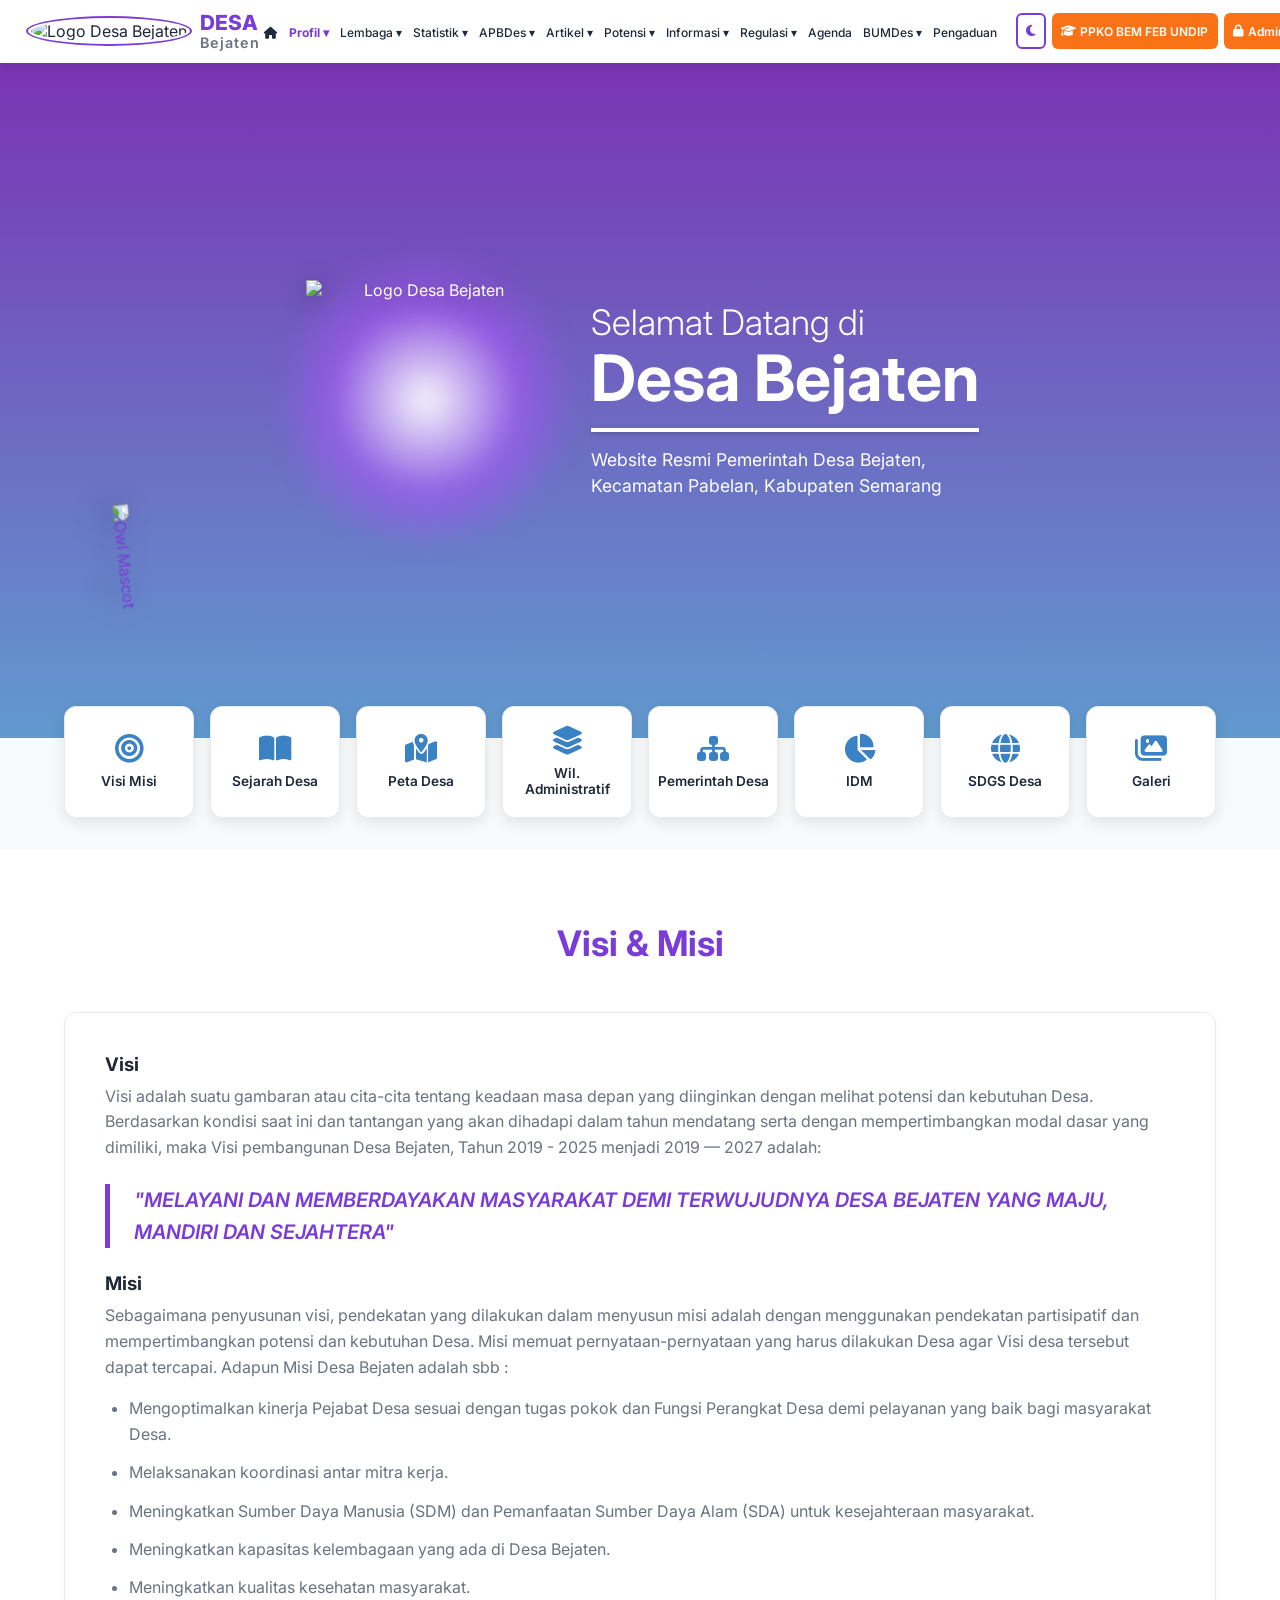
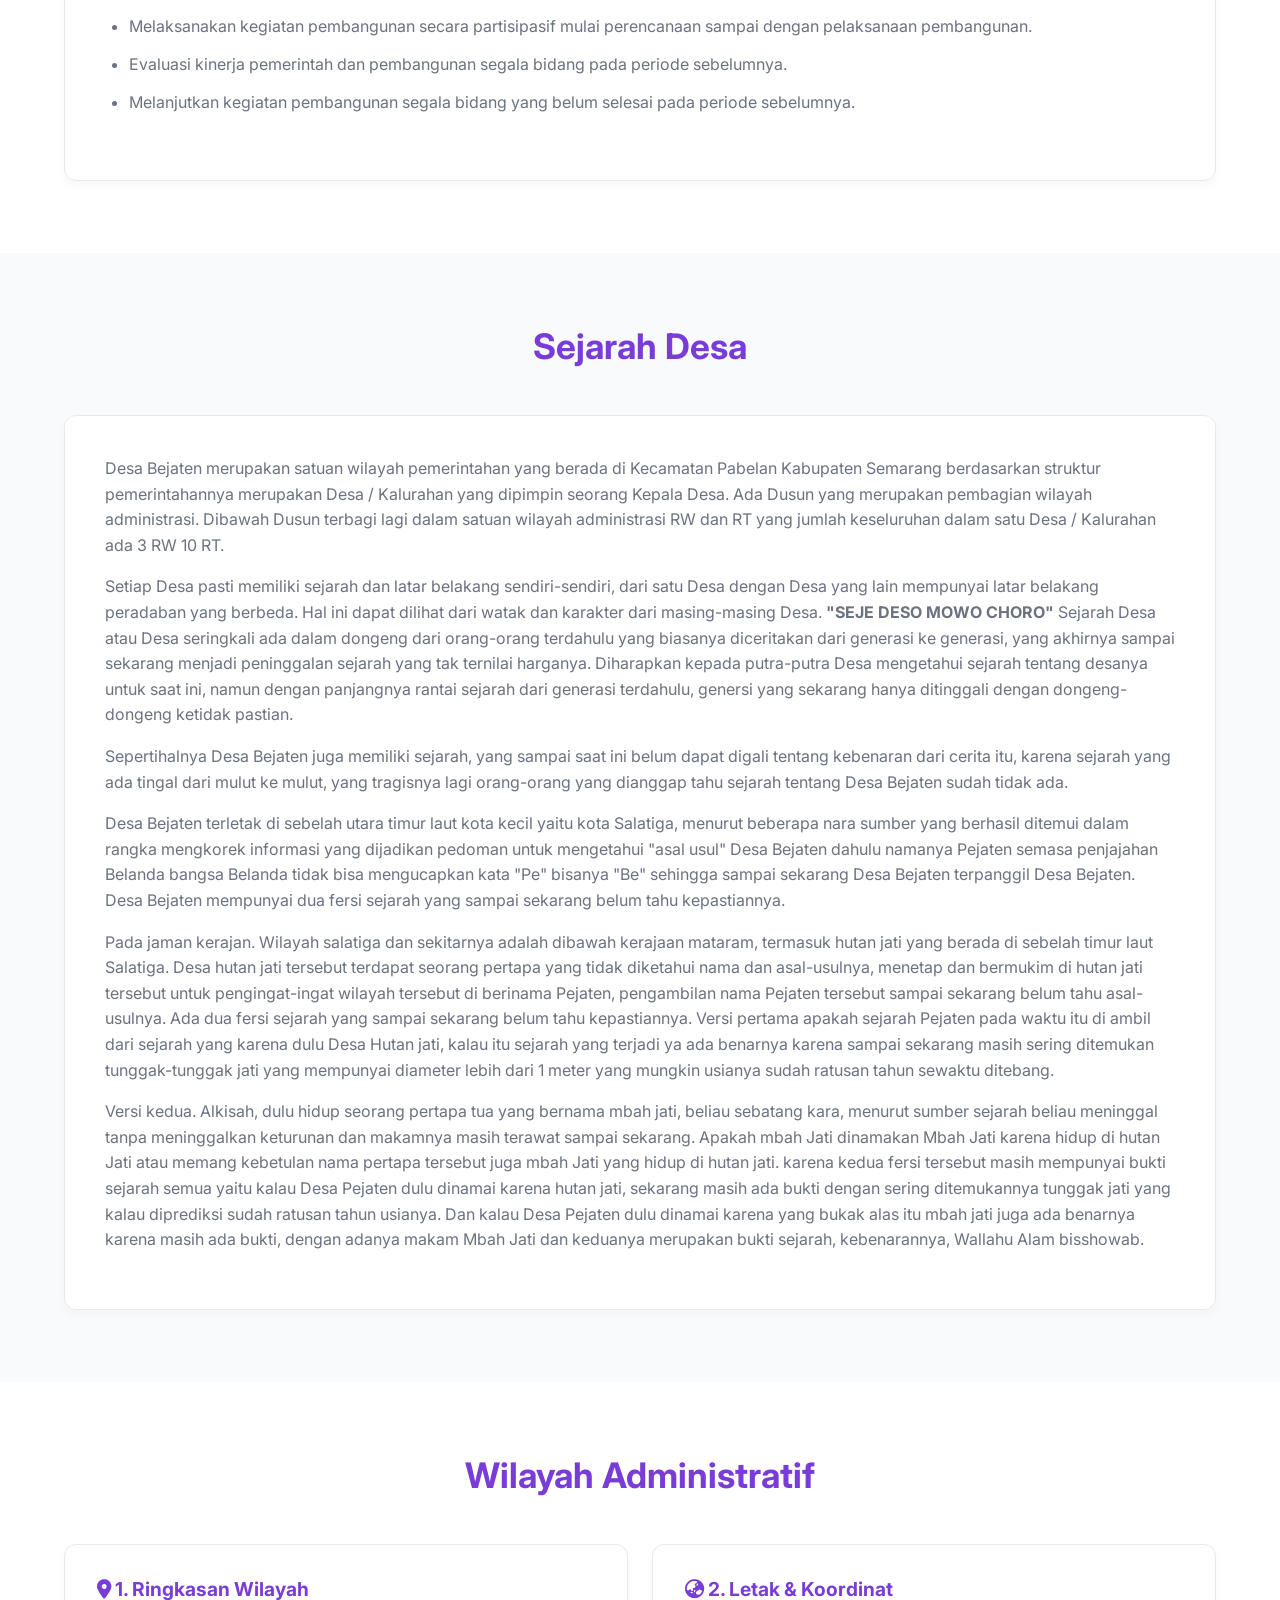
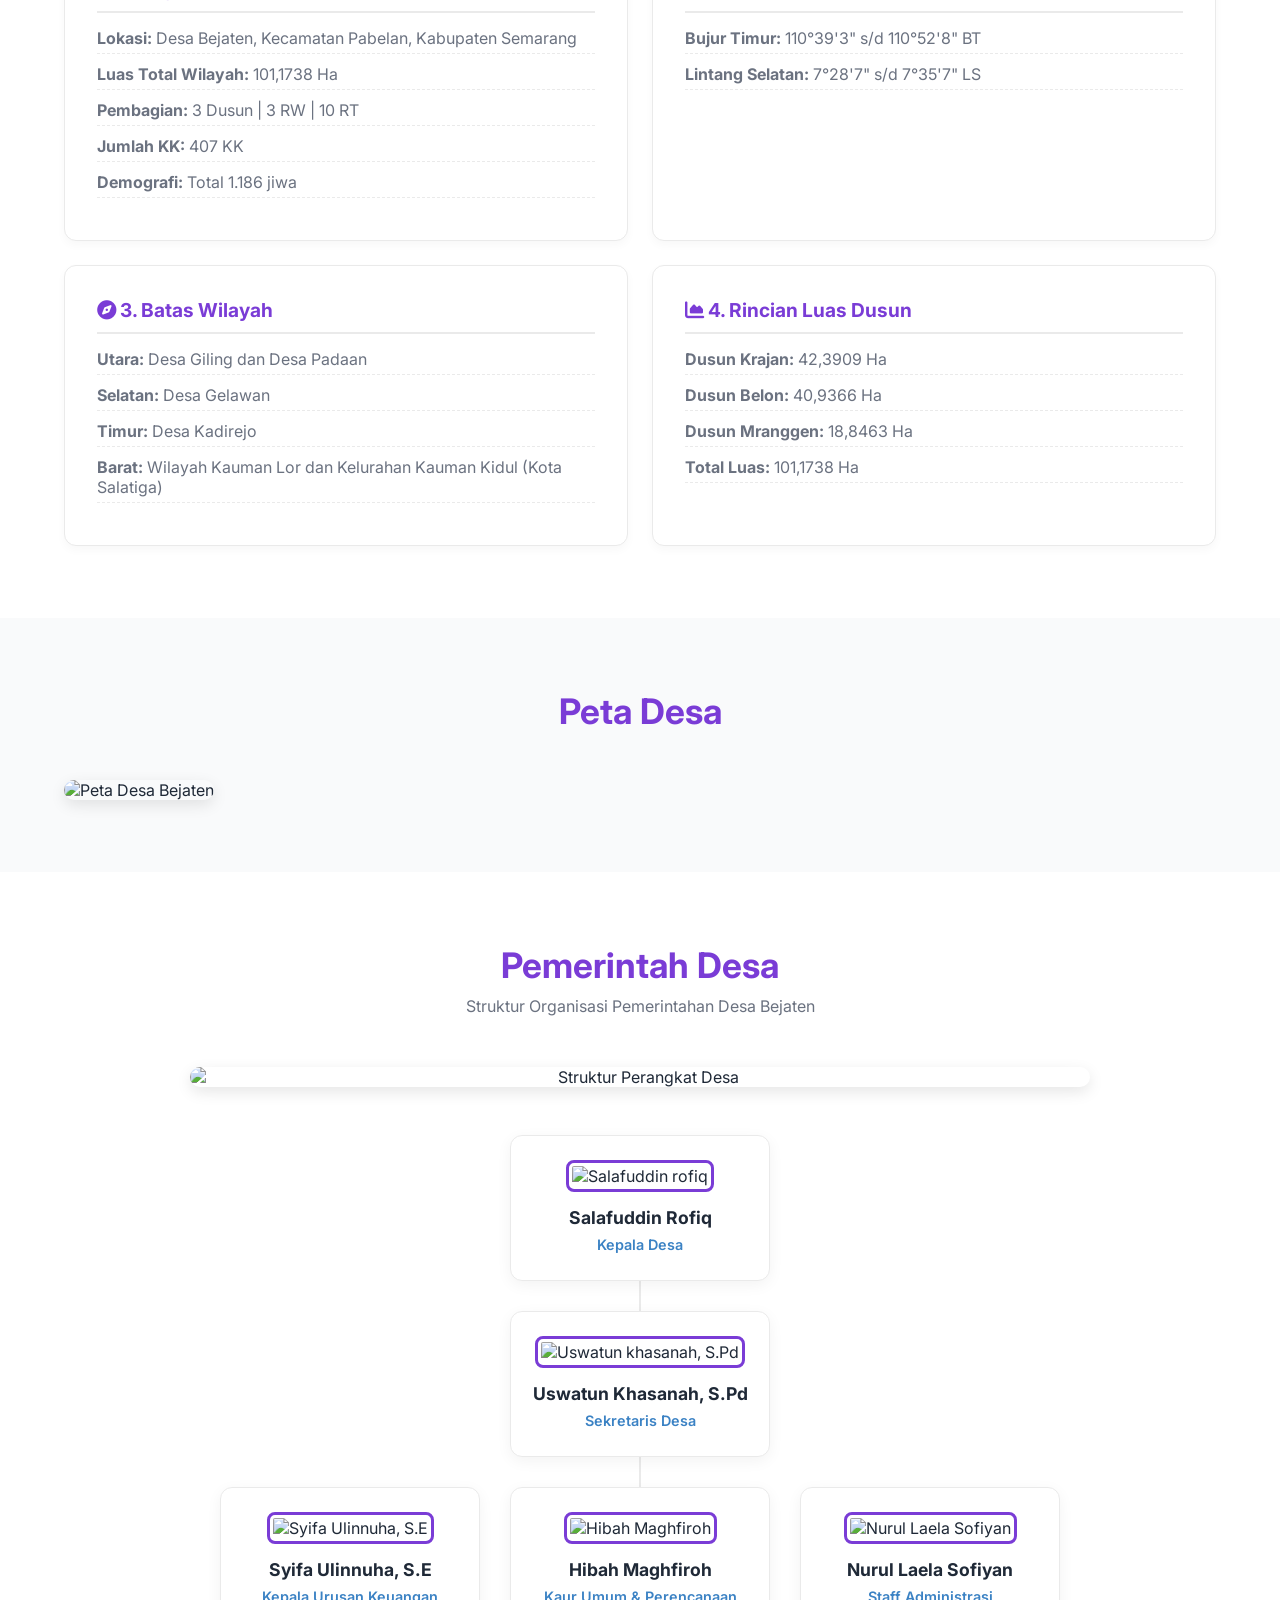
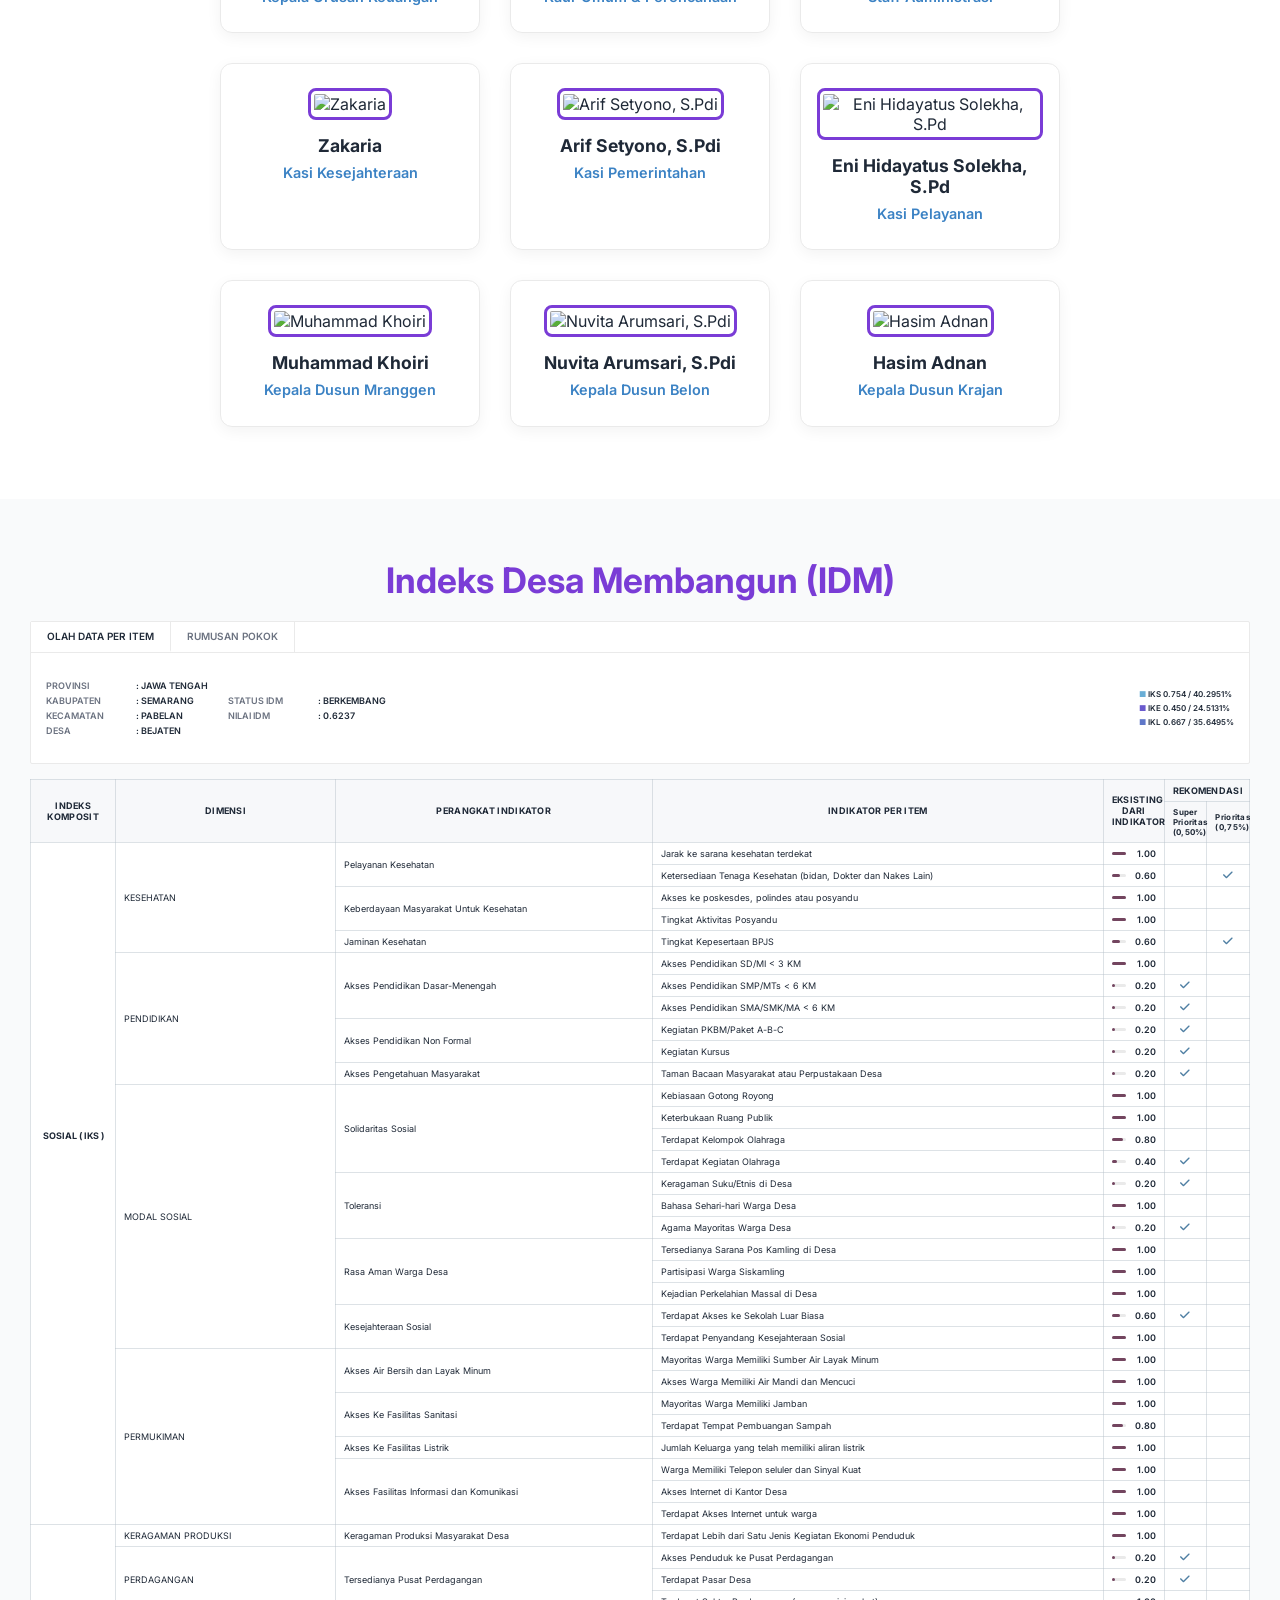
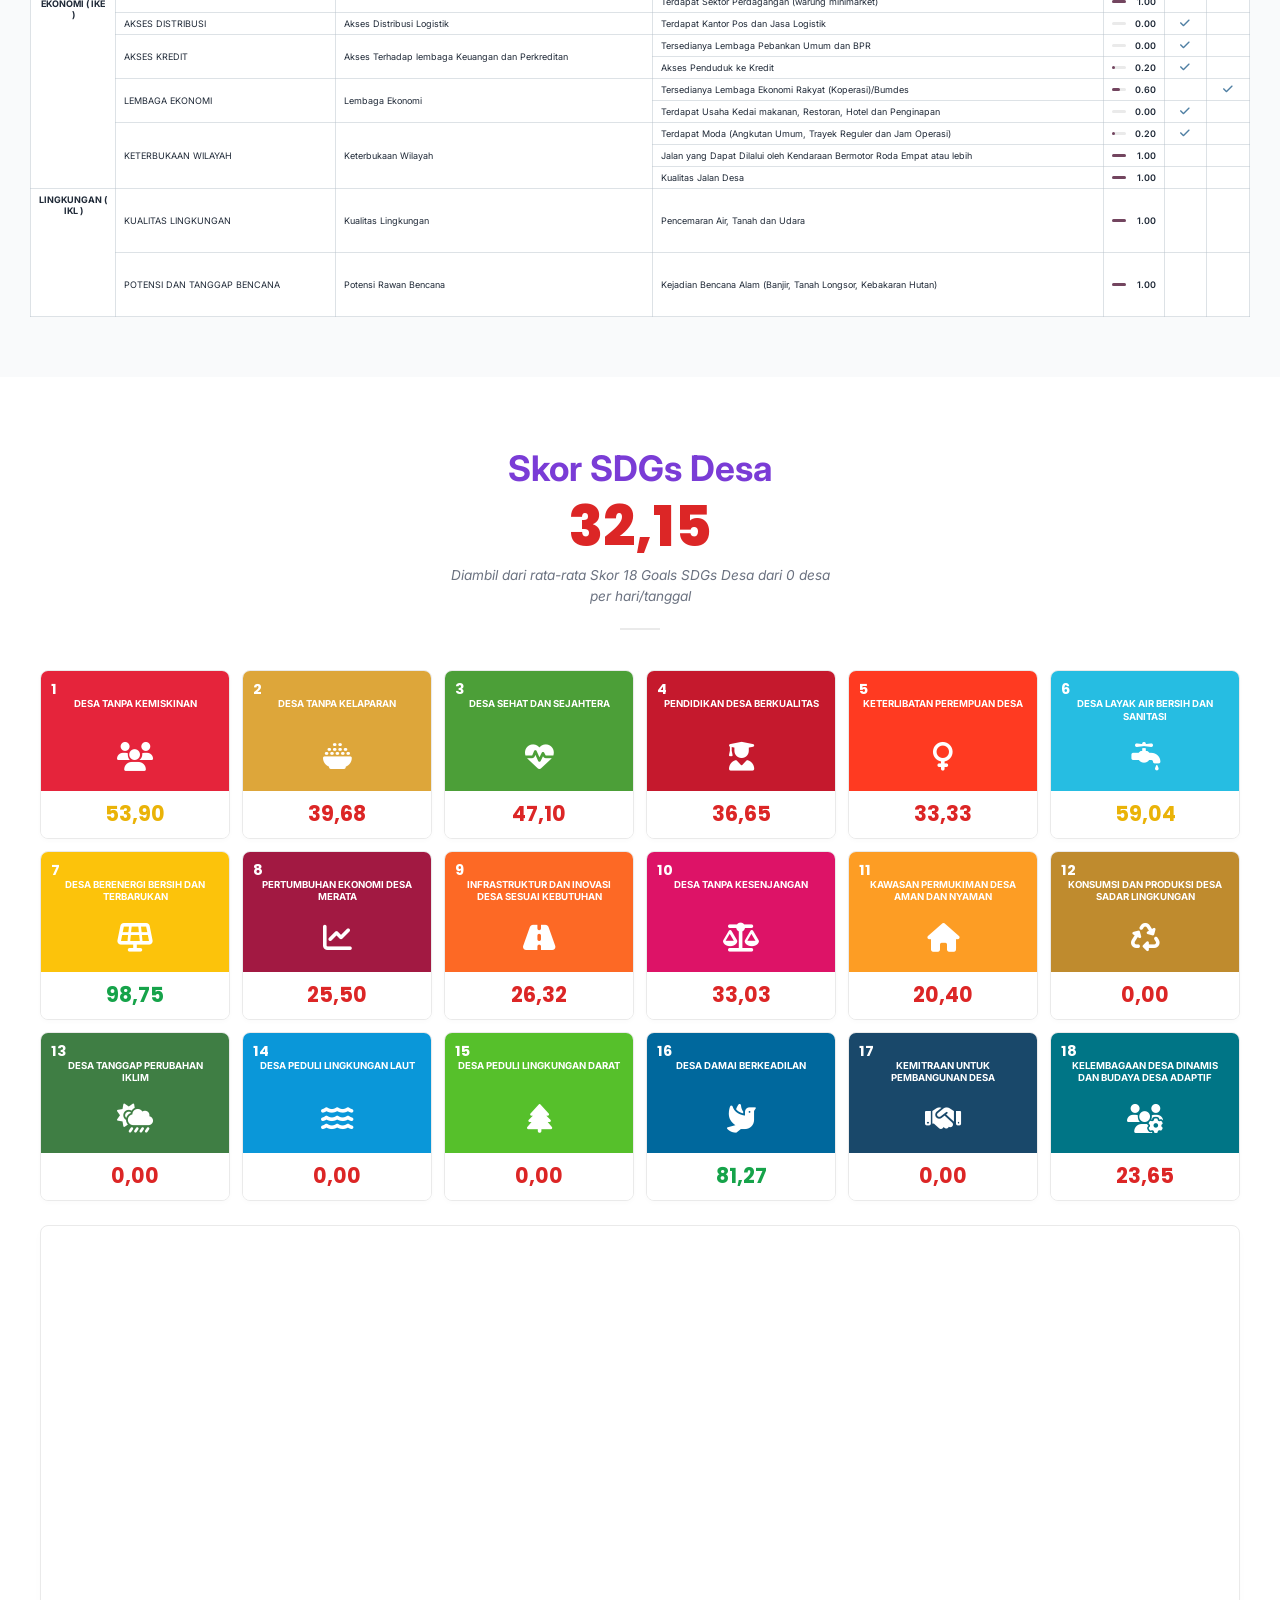
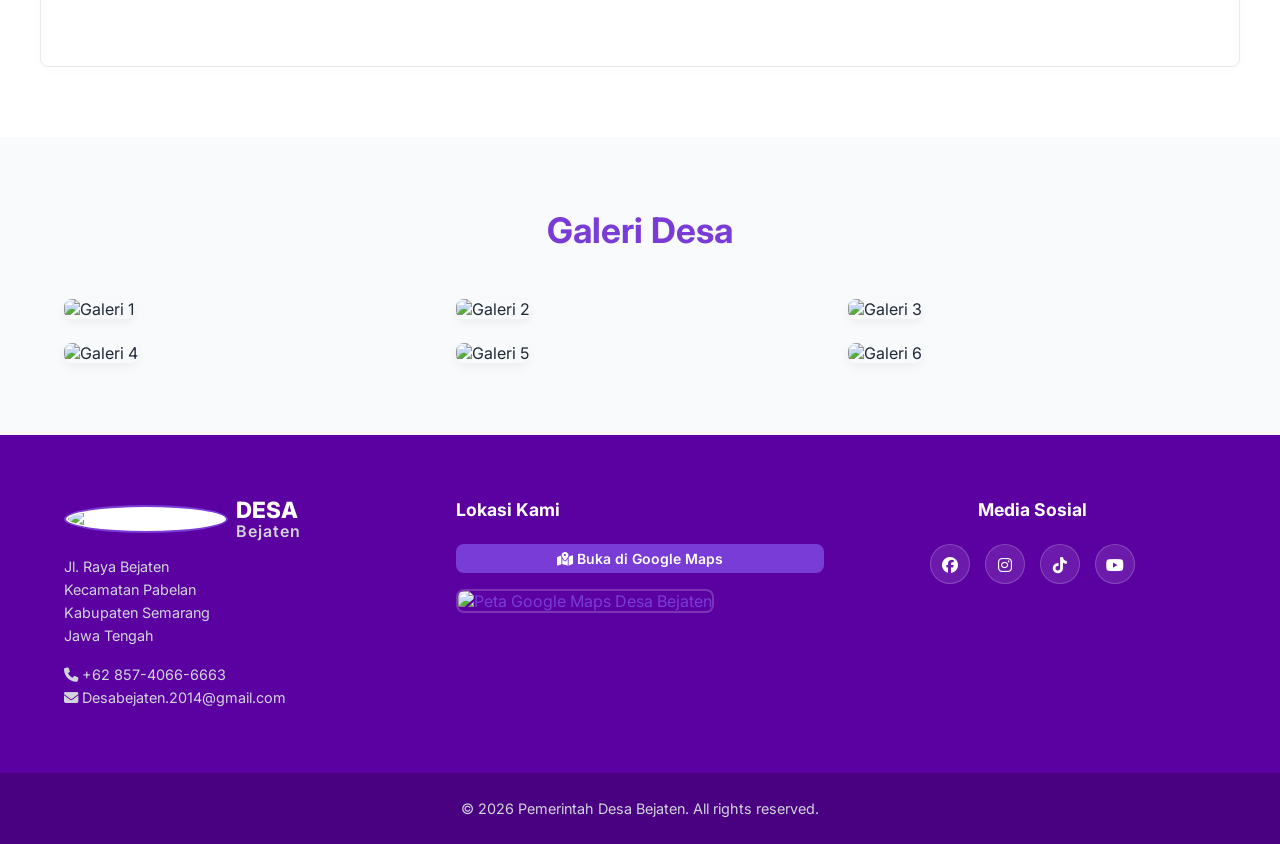
==== commit 5b80e647: "Add files via upload" ====
--- a/index.html
+++ b/index.html
@@ -222,9 +222,9 @@
                         <ul>
                             <li><strong>Lokasi:</strong> Desa Bejaten, Kecamatan Pabelan, Kabupaten Semarang</li>
                             <li><strong>Luas Total Wilayah:</strong> 101,1738 Ha</li>
-                            <li><strong>Pembagian Admin:</strong> 3 Dusun | 3 RW | 10 RT</li>
-                            <li><strong>Jumlah KK:</strong> 945 KK</li>
-                            <li><strong>Demografi:</strong> Total 2.975 jiwa (1.501 L | 1.474 P)</li>
+                            <li><strong>Pembagian:</strong> 3 Dusun | 3 RW | 10 RT</li>
+                            <li><strong>Jumlah KK:</strong> 407 KK</li>
+                            <li><strong>Demografi:</strong> Total 1.186 jiwa</li>
                         </ul>
                     </div>
                     <div class="admin-card hover-popup">
--- a/style.css
+++ b/style.css
@@ -350,12 +350,9 @@
     100% { transform: translate(-50%, -50%) scale(1) translateY(-20px); opacity: 0; }
 }
 
-
-/* ==========================================================================
-   RESPONSIVE DESIGN (LAPTOP, TABLET & DESKTOP MODE HP) - KUNCI PERBAIKAN DI SINI
-   ========================================================================== */
-
-/* Laptop Standar & Mode Desktop Layar Sedang (hingga 1366px) */
+/* ==========================================================================
+   RESPONSIVE DESIGN (LAPTOP, TABLET & DESKTOP MODE HP)
+   ========================================================================== */
 @media (min-width: 769px) and (max-width: 1366px) {
     .header-container { padding: 0.8rem 1%; }
     .desa-identity { gap: 8px; }
@@ -375,7 +372,6 @@
     .dropdown-menu li a { font-size: 0.75rem; padding: 0.5rem 1rem; }
 }
 
-/* Tablet & Mode Desktop Layar HP (hingga 1050px, termasuk view 980px Chrome Desktop Mode) */
 @media (min-width: 769px) and (max-width: 1050px) {
     .header-container { padding: 0.6rem 1%; }
     .desa-identity { gap: 6px; }
@@ -404,10 +400,9 @@
 }
 
 @media (max-width: 768px) {
-    /* Navbar di HP digeser horizontal (sama dengan bentuk di laptop) */
     .header-container {
         justify-content: flex-start; gap: 15px; padding-left: 1rem; padding-right: 1rem;
-        overflow-x: auto; /* Scroll horizontal hanya aktif di perangkat mobile */
+        overflow-x: auto;
         -ms-overflow-style: none; scrollbar-width: none;
         -webkit-overflow-scrolling: touch;
     }
@@ -420,10 +415,8 @@
     .nav-actions { display: flex; flex-direction: row; margin-left: 10px; align-items: center; gap: 10px; margin-bottom: 0; width: auto; }
     .btn-admin, .btn-theme-toggle { width: auto; margin-bottom: 0; }
     
-    /* Membantu dropdown agar tidak melebar terlalu keluar batas di HP */
     .dropdown-menu { left: 0; right: auto; min-width: 200px; }
 
-    /* Hero */
     .hero-content-flex { flex-direction: column; text-align: center; gap: 20px;}
     .hero-text-side { align-items: center; }
     .hero-text-side h2 { text-align: center; font-size: 1.8rem; }
@@ -433,17 +426,14 @@
     .hero-glow-effect { width: 210px; height: 210px; }
     .hero-clean-logo { width: 170px; height: 170px; }
     
-    /* Layout grid general */
     .grid-2, .grid-3, .grid-8 { grid-template-columns: 1fr; }
     
-    /* Penyesuaian spesifik IDM & SDGs */
     .idm-summary-content { flex-direction: column; align-items: flex-start; }
     .idm-pie-container { margin-left: 0; margin-top: 15px; }
     .sdgs-grid { grid-template-columns: repeat(2, 1fr); }
     .org-level { gap: 15px; }
     .org-card { width: 100%; max-width: 260px; }
     
-    /* Footer */
     .footer-col { text-align: center; }
     .desa-identity.footer-brand { justify-content: center; }
     .maps-container { width: 100%; }
--- a/style.css
+++ b/style.css
@@ -350,12 +350,9 @@
     100% { transform: translate(-50%, -50%) scale(1) translateY(-20px); opacity: 0; }
 }
 
-
-/* ==========================================================================
-   RESPONSIVE DESIGN (LAPTOP, TABLET & DESKTOP MODE HP) - KUNCI PERBAIKAN DI SINI
-   ========================================================================== */
-
-/* Laptop Standar & Mode Desktop Layar Sedang (hingga 1366px) */
+/* ==========================================================================
+   RESPONSIVE DESIGN (LAPTOP, TABLET & DESKTOP MODE HP)
+   ========================================================================== */
 @media (min-width: 769px) and (max-width: 1366px) {
     .header-container { padding: 0.8rem 1%; }
     .desa-identity { gap: 8px; }
@@ -375,7 +372,6 @@
     .dropdown-menu li a { font-size: 0.75rem; padding: 0.5rem 1rem; }
 }
 
-/* Tablet & Mode Desktop Layar HP (hingga 1050px, termasuk view 980px Chrome Desktop Mode) */
 @media (min-width: 769px) and (max-width: 1050px) {
     .header-container { padding: 0.6rem 1%; }
     .desa-identity { gap: 6px; }
@@ -404,10 +400,9 @@
 }
 
 @media (max-width: 768px) {
-    /* Navbar di HP digeser horizontal (sama dengan bentuk di laptop) */
     .header-container {
         justify-content: flex-start; gap: 15px; padding-left: 1rem; padding-right: 1rem;
-        overflow-x: auto; /* Scroll horizontal hanya aktif di perangkat mobile */
+        overflow-x: auto;
         -ms-overflow-style: none; scrollbar-width: none;
         -webkit-overflow-scrolling: touch;
     }
@@ -420,10 +415,8 @@
     .nav-actions { display: flex; flex-direction: row; margin-left: 10px; align-items: center; gap: 10px; margin-bottom: 0; width: auto; }
     .btn-admin, .btn-theme-toggle { width: auto; margin-bottom: 0; }
     
-    /* Membantu dropdown agar tidak melebar terlalu keluar batas di HP */
     .dropdown-menu { left: 0; right: auto; min-width: 200px; }
 
-    /* Hero */
     .hero-content-flex { flex-direction: column; text-align: center; gap: 20px;}
     .hero-text-side { align-items: center; }
     .hero-text-side h2 { text-align: center; font-size: 1.8rem; }
@@ -433,17 +426,14 @@
     .hero-glow-effect { width: 210px; height: 210px; }
     .hero-clean-logo { width: 170px; height: 170px; }
     
-    /* Layout grid general */
     .grid-2, .grid-3, .grid-8 { grid-template-columns: 1fr; }
     
-    /* Penyesuaian spesifik IDM & SDGs */
     .idm-summary-content { flex-direction: column; align-items: flex-start; }
     .idm-pie-container { margin-left: 0; margin-top: 15px; }
     .sdgs-grid { grid-template-columns: repeat(2, 1fr); }
     .org-level { gap: 15px; }
     .org-card { width: 100%; max-width: 260px; }
     
-    /* Footer */
     .footer-col { text-align: center; }
     .desa-identity.footer-brand { justify-content: center; }
     .maps-container { width: 100%; }
